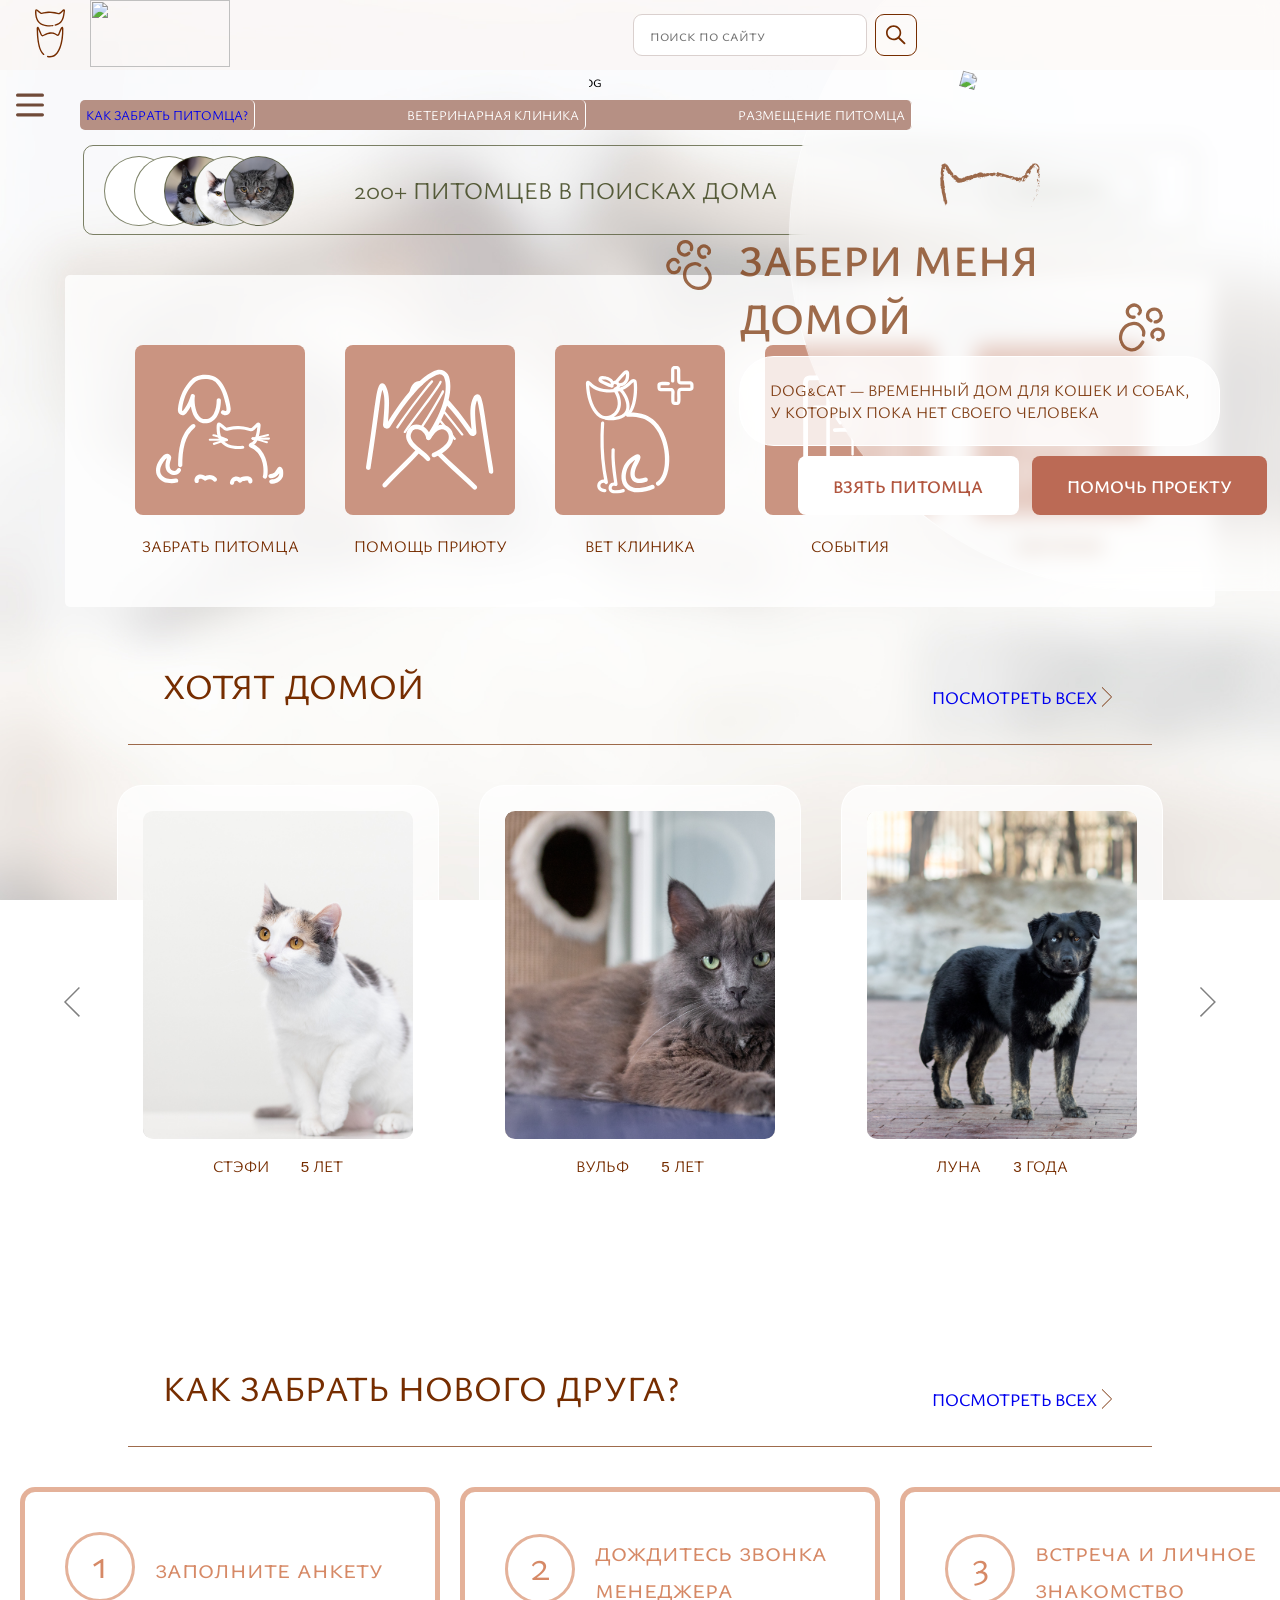
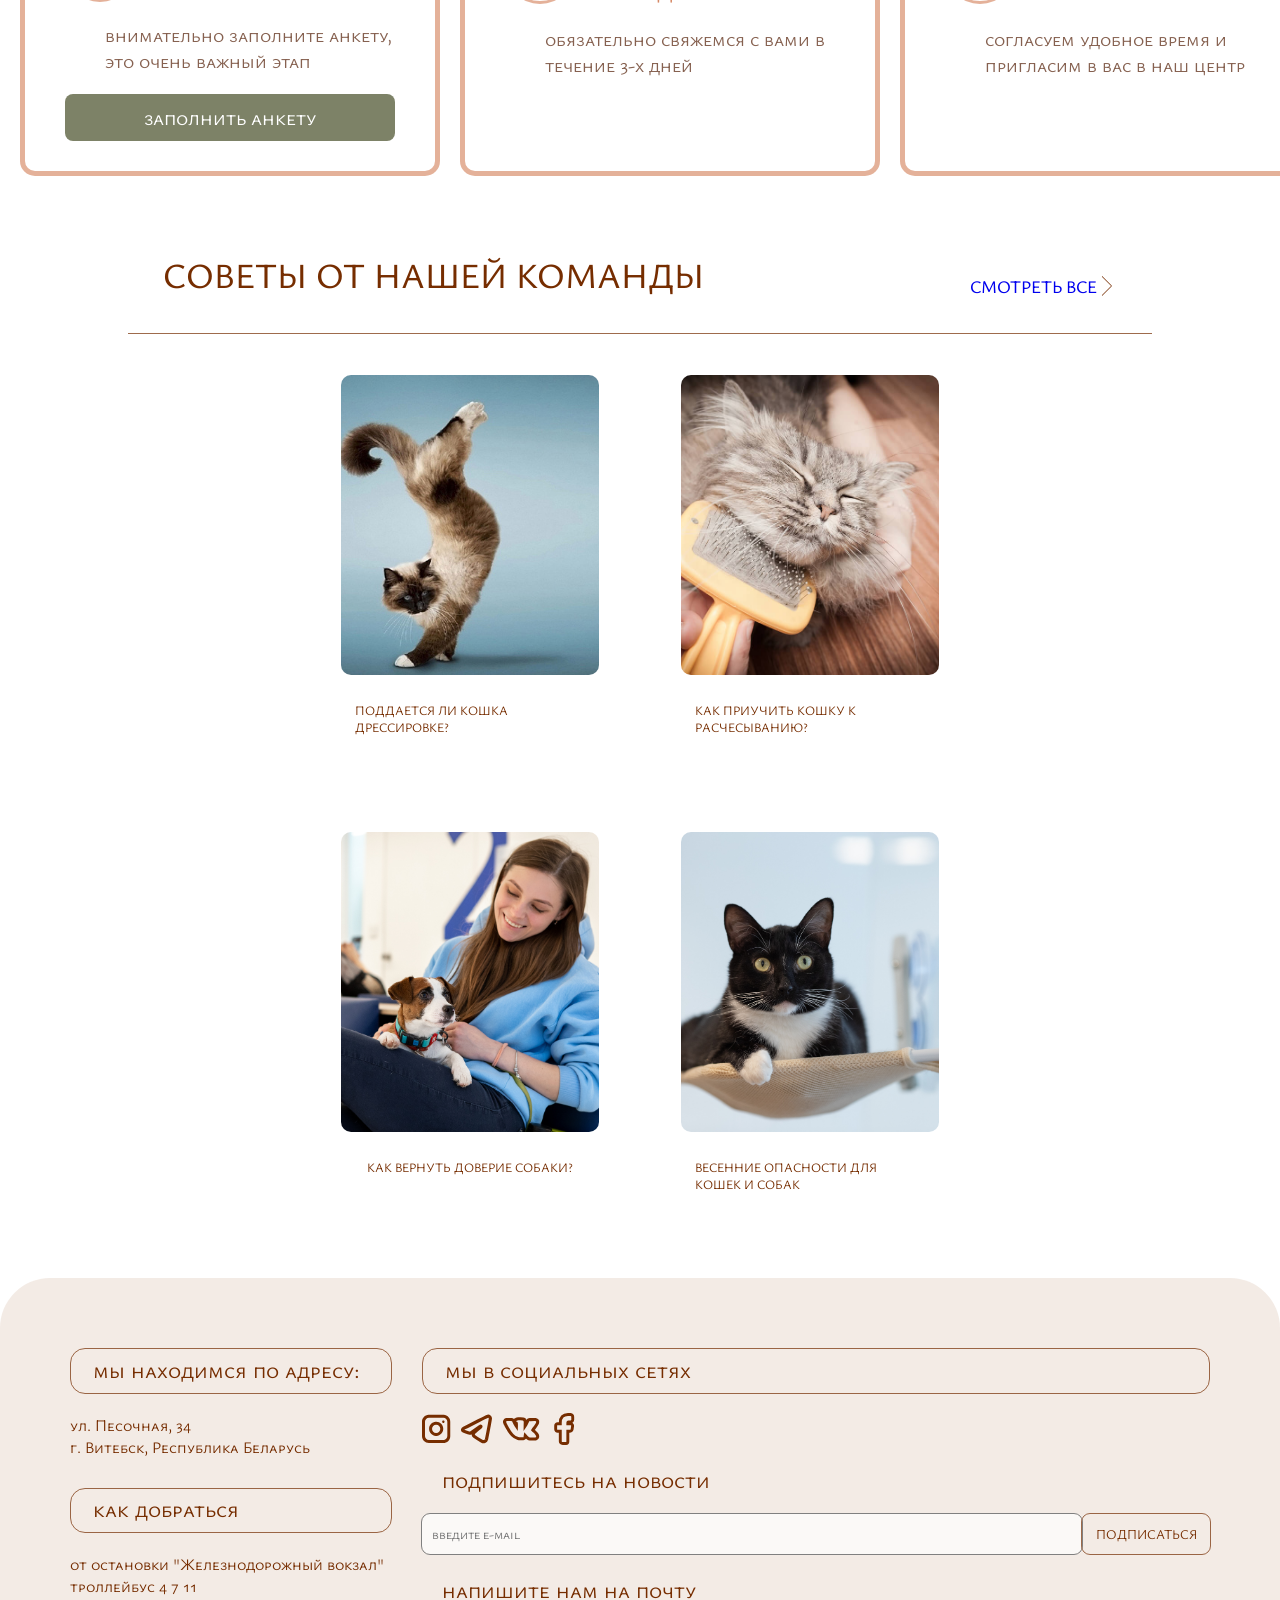
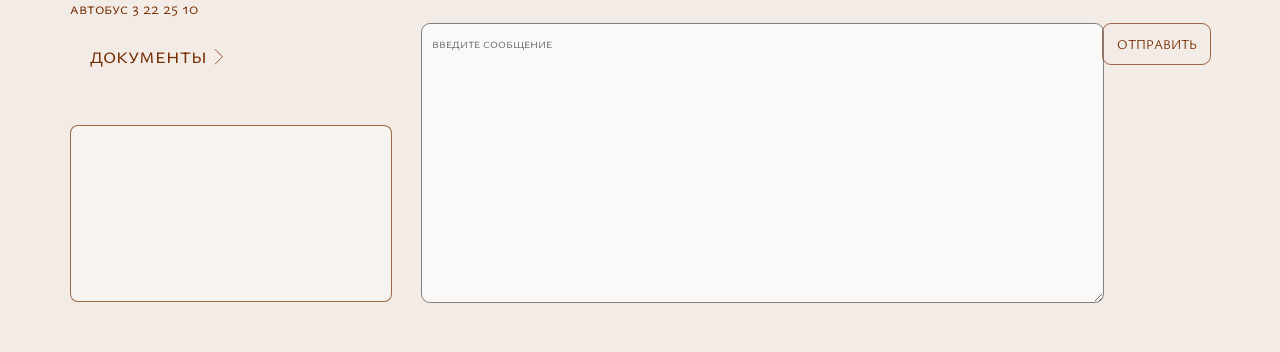
==== index.html @ 20b5bbcc "first" ====
<!DOCTYPE html>
<html lang="en">
<head>
    <meta charset="UTF-8">
    <meta name="viewport" content="width=device-width, initial-scale=1.0">

    <link rel="preconnect" href="https://fonts.googleapis.com">
    <link rel="preconnect" href="https://fonts.gstatic.com" crossorigin>
    <link href="https://fonts.googleapis.com/css2?family=Ysabeau+SC:wght@1..1000&display=swap" rel="stylesheet">
    
    <link rel="stylesheet" href="styles/animal_shelter_start_page_style.css">
    <link rel="stylesheet" href="styles/animal_shelter_header_footer_style.css">
    <link rel="stylesheet" href="styles/animal_shelter_menu_style.css">
    <link rel="stylesheet" href="styles/animal_shelter_buttons_style.css">
    <link rel="stylesheet" href="styles/animal_shelter_take_friend_chapter.css">
    <link rel="stylesheet" href="styles/start_page_decorative_logo_circle_style.css">
    <link rel="stylesheet" href="styles/start_page_pet_miniatures_style.css"> 
    <link rel="stylesheet" href="styles/start-page-illustration-block-style.css">
    <link rel="stylesheet" href="styles/chapter_title_style.css">
    <link rel="stylesheet" href="styles/pet-slider-style.css">
    <link rel="stylesheet" href="styles/animal_shelter_articles_start_page.css">
    
    <title>Cat&Dog</title>
</head>
<body>
    
    <div id="back"></div>
    <div class="wrapper" id="wrapper">
    <icon-sprite></icon-sprite>
    <custom-header id="start-page-header"></custom-header> 
    
    <illustration-sprite></illustration-sprite>
 
<!--<div class="left-buttons-block">
    <button id="home-button"><a href="animal_shelter_start_page.html"><img src="home1.svg"></a></button>
    <div id="menu">    
        <button id="menu-button"><img id="menu-img" src="menu.svg"></button>
        <ul id="left-menu">
            <li><a href="">о приюте</a></li>
            <li><a href="animal_shelter_all_pets.html">наши питомцы</a></li>
            <li><a href="">помощь приюту</a></li>
            <li><a href="">школа</a></li>
        </ul>  
    </div>
</div>-->
<!---------------------------------------------------------------------------logo-->

    <div id="main">
        <div class="circle">
            <div id="circle">
                <div id="circle-content">
                    <div id="find-friend-img"><img src="find_friend.svg"></div> 
                                                             
                    <div id="logo-text">забери <span> меня <div class="logo-image-paw-left"><custom-illustration class="image" name="cat-paw"></custom-illustration></div></span><br>
                        домой</div>
                    <div id="text-buttons-block">
                        <div id="cat-paw-block">
                        <div class="logo-image-cat"><custom-illustration class="image" name="logo-image-1"></custom-illustration></div>
                        <div class="logo-image-paw-right"><custom-illustration class="image" name="cat-paw"></custom-illustration></div>
                        </div>
                        <div class="main-text">
                            <div>dog&cat&nbsp;&mdash;&nbsp;временный&nbsp;дом для&nbsp;кошек и собак,
                                у которых пока нет своего человека
                            </div>                     
                        </div>
                        <div class="buttons-block" id="main-buttons-block">
                         <a class="main-buttons" href="animal_shelter_form_take_pet.html">взять&nbsp;питомца</a>
                            <a class="main-buttons">помочь&nbsp;проекту</a>
                        </div>
                    </div>

                </div>
            </div>
        </div>
        
    
<!---------------------------------------------------------------------------main photo-->

        <div class="top-block">
            <button class="slider-buttons buttons-main-image" id="left-button"><img src="slider-button2px.svg"></button>

        <picture id="main-background">
            <source srcset="images/cat_vertical.webp" media="(max-width: 700px)">
            <img src="images/dog_and_cat.jpg" alt="cat and dog">           
        </picture>            <!--фоновое изображение-->

        <button class="slider-buttons buttons-main-image" id="right-button"><img id="button-next" src="slider-button2px.svg"></button>
        </div>

<!---------------------------------------------------------------------------pet miniatures-->

<div class="pets-miniatures">    
    
        <div class="pet-miniature mini1"></div>
        <div class="pet-miniature mini2"></div>
        <div class="pet-miniature mini3"></div>
        <div class="pet-miniature mini4"></div>
        <div class="pet-miniature mini5"></div>
   
    <div class="pet-miniatures-caption">200+ питомцев в поисках дома</div>
    

<a id="see-all" href="animal_shelter_all_pets.html"><div>посмотреть</div><div><custom-icon name="arrow-right"></custom-icon></div></a>
</div>       

<!---------------------------------------------------------------------------hidden info-->
        <div class="illustrated-menu-block">

            <div id="hidden-info-block-container" id="take-pet-content">
                <div class="hidden-info-block">
                    <div class="info-block-hidden-content" id="hidden-content">
                        <div class="hidden-info-block-title" id="hidden-title"></div>
                        <div class="text" id="hidden-text"></div>
                    </div>

                    <div class="hidden-content" id="take-pet-content">
                        <div class="info-block-title" id="take-pet-title">забрать питомца</div>
                        <div class="text" id="take-pet-text">
                            взяв питомца из приюта, вы не только поможете нам дать место тем, кто еще находится на улице,
                            но и обретете верного и преданного друга                  
                        </div>
                    </div>

                    <div class="hidden-content" id="help-content">
                       <div class="info-block-title" id="help-title">помочь приюту</div>
                        <div class="text" id="help-text">
                            вы можете помочь нашим подопечным переводом средств на лечение, корма, игрушки, 
                             поучаствовать в отлове животных и передержкой до устройства в семью, а также информационно
                             - поделиться профилями наших питомцев в социальных сетях              
                        </div>
                    </div>                    
                    <div class="hidden-content" id="clinic-content">
                        <div class="info-block-title" id="clinic-title">ветеринарная клиника</div>
                        <div class="text" id="clinic-text">
                            Наш проект действует на базе ветеринарной клиники с опытными докторами,
                            куда вы можете записать своего питомца. Большая часть вырученных средств идет на нужды приюта
                        </div>                      
                   </div>
                    <div class="hidden-content" id="events-content">
                        <div class="info-block-title" id="events-title">события и мероприятия</div>
                        <div class="text" id="events-text">
                            У нас часто проходят благотворительные ярмарки, выставки, концерты и другие мероприятия,
                            где вы можете поучаствовать.                       
                        </div>
                   </div>
                   <div class="hidden-content" id="school-content">
                        <div class="info-block-title" id="school-title">обучение питомцев</div>
                        <div class="text" id="school-text">
                            У нас часто проходят благотворительные ярмарки, выставки, концерты и другие мероприятия,
                            где вы можете поучаствовать.
                        </div>
                  </div>
                    
        
<!---------------------------------------------------------------------------reference-->
                <div class="info-block-refs">
                    <div class="text-info-block-ref"><a id="hidden-ref" href="animal_shelter_all_pets.html"> посмотреть всех</a> </div>
                    <div class="arrow-info-block-ref"><custom-icon name="arrow-right"></custom-icon></div> 
                </div>  
                 </div>
                   </div>
              
<!----------------------------------------------------------------------------------------------------------------illustrated menu-->
        <div id="illustrated-menu">           

            <div class="illustration-container">
                <div class="picture-title-cont">
                    <div class="illustration" id="take-pet"><div class="illustration-image"><custom-illustration class="image" name="take-pet"></custom-illustration></div></div>                                
                    <div class="small-version-title hidden-small-version-text"></div>
                </div>
                <div class="illustration-caption">забрать питомца</div>                
                <div class="small-version-text hidden-small-version-text" id="take-pet-small-version"></div>
                <div class="small-version-ref hidden-small-version-text"></div>
            </div>
            <div class="illustration-container">
                <div class="picture-title-cont">
                    <div class="illustration" id="help"><div class="illustration-image"><custom-illustration class="image" name="shelter-help"></custom-illustration></div></div>
                    <div class="small-version-title hidden-small-version-text"></div>
                </div>
                <div class="illustration-caption">помощь приюту</div>                
                <div class="small-version-text hidden-small-version-text" id="help-small-version"></div>
                <div class="small-version-ref hidden-small-version-text"></div>                
            </div>
            <div class="illustration-container">
                <div class="picture-title-cont">
                    <div class="illustration" id="clinic"><div class="illustration-image"><custom-illustration class="image" name="clinic"></custom-illustration></div></div>                                   
                    <div class="small-version-title hidden-small-version-text"></div>
                </div>
                <div class="illustration-caption">вет клиника</div>                
                <div class="small-version-text hidden-small-version-text" id="clinic-small-version"></div>
                <div class="small-version-ref hidden-small-version-text"></div>
            </div>
            <div class="illustration-container">
                <div class="picture-title-cont">
                    <div class="illustration" id="events"><div class="illustration-image"><custom-illustration class="image" name="events"></custom-illustration></div></div>
                    <div class="small-version-title hidden-small-version-text"></div>
                </div>
                <div class="illustration-caption">события</div>                
                <div class="small-version-text hidden-small-version-text" id="events-small-version"></div>
                <div class="small-version-ref hidden-small-version-text"></div>
            </div>
            <div class="illustration-container">
                <div class="picture-title-cont">
                    <div class="illustration" id="school"><div class="illustration-image"><custom-illustration name="school" class="image"></custom-illustration></div></div>
                    <div class="small-version-title hidden-small-version-text"></div>
                </div>
                <div class="illustration-caption">обучение</div>              
                <div class="small-version-text hidden-small-version-text" id="school-small-version"></div>
                <div class="small-version-ref hidden-small-version-text"></div>
            </div> 
                     
        </div>
       
        </div>


        <div class="title">хотят домой  
            <div class="see-all-ref">
                <div class="text-see-all-ref"><a href="animal_shelter_all_pets.html"> посмотреть всех</a></div>
                <div id="arrow-see-all-ref"> <custom-icon name="arrow-right"></custom-icon></div> 
            </div>   
        </div>
        
         
<!-------------------------------------------------------------------------slider-->
<!--<custom-slider></custom-slider>-->
   <div class="pets-slider-container" id="main-page-slider">
        <button class="slider-buttons" id="slider-button-left"><div><custom-icon name="arrow-left"></custom-icon></div></button>
        <div id="pets-slider">
            <div class="pets-for-adoption" id="slider-content"> 
              
            </div>
        </div>
        <button class="slider-buttons" id="slider-button-right"><div><custom-icon name="arrow-right"></custom-icon></div></button>
    </div>

<!-------------------------------------------------------------------------/slider-->


    <div class="title" id="title-take-friend">как забрать нового друга?  
        <div class="see-all-ref">
            <div class="text-see-all-ref"><a href="animal_shelter_all_pets.html"> посмотреть всех</a></div>
            <div id="arrow-see-all-ref"> <custom-icon name="arrow-right"></custom-icon></div> 
        </div>   
    </div>

    <div id="take-friend">
        <div class="take-friend-stages">
            <div class="take-friend-title"><div class="stage-number">1</div><div>заполните анкету</div></div>
            <div class="take-friend-text">внимательно заполните анкету, это очень важный этап</div>
            <a href="animal_shelter_form_take_pet.html" id="fill-form-button">заполнить анкету</a>
        </div>
        <div class="take-friend-stages">
            <div class="take-friend-title"><div class="stage-number">2</div><div>дождитесь звонка менеджера</div></div>
            <div class="take-friend-text">обязательно свяжемся с вами в течение 3-х дней</div>
           
        </div>
        <div class="take-friend-stages">
            <div class="take-friend-title"><div class="stage-number">3</div><div>встреча и личное знакомство</div></div>
            <div class="take-friend-text">согласуем удобное время и пригласим в вас в наш центр</div>           
        </div>
    </div>

    <div class="title">советы от нашей команды  
        <div class="see-all-ref">
            <div class="text-see-all-ref"><a href="animal_shelter_all_pets.html"> смотреть все</a></div>
            <div id="arrow-see-all-ref"> <custom-icon name="arrow-right"></custom-icon></div> 
        </div>   
    </div>

<!-------------------------------------------------------------------------articles-->
    <div class="articles">
        <div>
        <a href="animal_shelter_article.html" class="article">
            <div class="article-photo">
                <img class="article-photo" src="images/dressirovka.jpg">  
            </div>
            <div class="article-caption"><div>поддается ли кошка дрессировке?</div></div>
        </a> 
        
        <a href="" class="article">
            <div class="article-photo">
                <img class="article-photo" src="images/grooming.jpg">  
            </div>
            <div class="article-caption"><div>как приучить кошку к расчесыванию?</div></div>
        </a> 
</div>
<div>
        <a href="" class="article">
            <div class="article-photo">
                <img class="article-photo" src="images/doverie.jpg">  
            </div>
            <div class="article-caption"><div>как вернуть доверие собаки?</div></div>
        </a> 

        <a href="" class="article">
            <div class="article-photo">
                <img class="article-photo" src="images/vesennie_opasnosti.jpg">  
            </div>
            <div class="article-caption"><div>весенние опасности для кошек и собак</div></div>
        </a>
        </div>
    </div>






    </div> <!--/main-->


<!--   <footer> 
        <div id="location-block">
            <div id="address">
                <div class="footer-title" >мы находимся по адресу:</div>
                <div>
                    <div>ул. Песочная, 34</div>
                    <div>г. Витебск, Республика Беларусь</div>
                </div> 
                <div id="transport-block">
                    <div class="footer-title">как добраться</div>
                    <div id="transport">
                        <div>от остановки "Железнодорожный вокзал"</div>
                        <div>троллейбус 4 7 11</div>
                        <div>автобус 3 22 25 10 </div>         
                    </div>       
                </div>
                <div class="footer-title-docs">
                    <a><div>документы</div><div class="arrow-footer"><custom-icon name="arrow-right"></custom-icon></div></a>    
                </div>
            </div> 

            <div id="location">
                <iframe id="location" src="https://www.google.com/maps/embed?pb=!1m18!1m12!1m3!1d1915.2333409539053!2d30.17281157711517!3d55.190106839416714!2m3!1f0!2f0!3f0!3m2!1i1024!2i768!4f13.1!3m3!1m2!1s0x46c573ea55ebd59f%3A0xc3d7acc7f27f2999!2zUGVzb2NobmF5YSAxLCDQktC40YLQtdCx0YHQuiwg0JLQuNGC0LXQsdGB0LrQsNGPINC-0LHQu9Cw0YHRgtGM!5e0!3m2!1sru!2sby!4v1774977851400!5m2!1sru!2sby" width="600" height="450" style="border:0;" allowfullscreen="" loading="lazy" referrerpolicy="no-referrer-when-downgrade"></iframe>
            </div>
        </div>
        <div id="social-documents-block">
            <div id="social">
                <div class="footer-title">мы в социальных сетях</div>
                <div id="social-icons">
                    <div class="social-icons" id="inst"><custom-icon name="inst"></custom-icon></div>
                    <div class="social-icons"><custom-icon name="telegram"></custom-icon></div>
                    <div class="social-icons" id="vk"><custom-icon name="vkontakte"></custom-icon></div>
                    <div class="social-icons" id="facebook"><custom-icon name="facebook"></custom-icon></div>
                </div>
                <form class="footer-mail-form">
                    <label class="footer-title">подпишитесь на новости</label>
                    <div class="mail-message">
                        <input id="subscribe-field" type="text" id="mail-field-footer" placeholder="введите e-mail">
                        <input class="header-buttons" id="footer-mail-button" type="submit" value="подписаться">
                    </div> 
                </form>     
                <form class="footer-mail-form" id="message-form">
                    <label class="footer-title">напишите нам на почту</label>
                    <div class="mail-message" id="text-message">
                        <textarea id="mail-text" type="text" id="mail-field-footer" placeholder="введите сообщение"></textarea>
                        <input class="header-buttons" id="footer-mail-button" type="submit" value="отправить">
                    </div> 
                </form>         
            </div>
        </div>
    </footer>-->
<custom-footer></custom-footer>
  <!--  </div>-->
    <script src="script/component/illustration_sprite.js"></script>
    <script src="script/component/illustration.js"></script>
    <script src="script/component/icon_sprite.js"></script>
    <script src="script/component/icon.js"></script>
    <script src="script/component/menu-component.js"></script>
    <script src="script/component/header_component.js"></script>
    <script src="script/component/footer_component.js"></script>   


    <script src="script/data/Pet.js"></script>
    <script src="script/data/data.js"></script>
    <script src="script/data/pets.js"></script>

    <script src="script/find_all_pets.js"></script>    
    <script src="script/slider_script_1.js"></script>
    <script src="script/get_id_name.js"></script>
    <script src="script/illustration_block_script.js"></script>   
    

    <script src="script/menu_script.js"></script>
    
    <script src="script/main_page_buttons_replace_script.js"></script>
    
</body>
</html>
---- styles/animal_shelter_start_page_style.css ----
*{
    box-sizing: border-box;
    
}

body {
    margin: 0;
}

custom-header#start-page-header header {
    position: absolute;
    z-index: 3;
}

div#menu{
    top: 23px;
}

div.top-block {   
    margin-top: 70px;
    position: relative;
    display: flex;
    align-items: end;
}

button.buttons-main-image {
    position: absolute;
}

button.buttons-main-image#left-button {
    left: -42px;
}

button.buttons-main-image#right-button {
    right: -42px;
}

#main {
    display: flex;
    flex-direction: column;
    align-items: center;       
}

/*-----------------------------------------------------------------main*/

#main-background {
    max-width: 1572px;
    aspect-ratio: 2.5/1;
    overflow: hidden;     
}

#main-background img{     
      width: 100%;     
}

input.main-buttons {
    box-sizing: border-box;
    padding: 1em 2em 1em 2em;
    margin: 0 5px 0 20px;    
    border: solid 1px rgb(118, 45, 0, 0.5);
    border: none;
    border-radius: 8px;   
    background-color: rgb(255, 255, 255);
    color: rgb(118, 45, 0);
    font-size: 120%;
    text-transform: uppercase;
    height: auto;    
}

input.main-buttons:hover {
    
    outline: solid 4px rgb(206, 128, 80);
    outline: none;   
    background-color: rgb(185, 119, 93);
    color: rgb(255, 255, 255);
   
}




/*-----------------------------------------------------media*/

@media all and (max-width: 1700px) {
      
    #main-background img{ 
        width: 105%;
        transform: translateX(-50px);   
    }

    button.buttons-main-image#left-button {
        left: 0px;
        z-index: 1;
    }

    button.buttons-main-image#right-button {
        right: 0px;
    }

}


@media all and (max-width: 1500px) {

    #main-background {    
    aspect-ratio: 2.3/1;
    }
        
    #main-background img{  
        width: 110%;
        transform: translate(-90px, 20px);
    }

}



@media all and (max-width: 1300px) {


    #main-background img{  
        width: 110%;
        transform: translate(-90px, 0px);
    }

    
    #main-background { 
        background-size: 120%;
        background-position: -150px 40px;
    }
 

    button.buttons-main-image#left-button, button.buttons-main-image#right-button {
        display: none;
    }

}


@media all and (max-width: 1000px) {/*-------------------------------------------*/

    div.top-block {
        width: 100%;
        margin-top: 50px;
    }

    #main-background {
        aspect-ratio: 1.8/1;
       
    }

    #main-background img {
        width: 100%;
        transform: translateY(140px);
    }

    header.sub-header {
        display: none;
    }
           
}


@media all and (max-width: 700px) {
   

    picture#main-background {        
        width: 100%;        
        display: block;              
       aspect-ratio: 300/300;            
    }

    #main-background img {
       width: 100%;
       height: auto;
       object-fit: cover;
       object-position:0 -270px;
       display: block; 
       transform: translate(0, 0);        
    }
    
}


@media all and (max-width: 600px) {

    picture#main-background {
        aspect-ratio: 300/350;            
    }

    #main-background img {       
       object-position:0 -240px;         
    }
    
}


@media all and (max-width: 550px) {


    picture#main-background {
       aspect-ratio: 300/370;            
    }

    #main-background img {       
       object-position:0 -120px;         
    }

}


@media all and (max-width: 450px) {
   

    picture#main-background {       
        aspect-ratio: 300/380;            
    }

    #main-background img {       
       object-position:0 -100px;         
    }

}


@media all and (max-width: 400px) {
   

    picture#main-background {       
        aspect-ratio: 300/380;            
    }

    #main-background img {       
       object-position:0 -80px;         
    }

}


@media all and (max-width: 380px) {

   
    picture#main-background {       
        aspect-ratio: 300/420;            
    }

    #main-background img {       
       object-position:0 -30px;         
    }

}
---- styles/animal_shelter_header_footer_style.css ----
*{    
    font-family: "Ysabeau SC", sans-serif;
    box-sizing: border-box;
}


body {    
    margin: 0;
}

a {
    text-decoration: none;   
}

::selection {
  background-color: lightgray; 
  color:white;     
}

a:visited {
    color: inherit;   
}


#back {
    width: 100%;
    background-image: url('../images/back.jpg');
    background-repeat: no-repeat;
    background-size: 100%;
    height: 100vh;
    position: fixed;
    z-index: -1;    
}

select, input[type="text"], textarea { 
    appearance: none; 
    padding: 0.5em;
    border: none;
    outline: solid 1px gray;
    color: gray;
    border-radius: 10px;
    
   
  }

  select {     
    background-image: url('../arrow.svg');
    background-repeat: no-repeat;
    background-position: right 1rem center;
    background-size: 1em;
    
   
  }
 

select:focus, input[type="text"]:focus {
    cursor: pointer;
    outline-color: gray;  
}

/*------------------------------------------------------------header*/

button, input[type="submit"], input[type="button"] {
    cursor: pointer;
}

header {
    background-color: rgb(251, 236, 226, 0.2);
    height: 70px;
    width: 100%;
    position: static;   
    display: flex;
    justify-content: start;
}


header.sub-header {
    height: 30px;
    width: 65%;
    position: absolute;
    top: 100px;
    left: 80px;
    background-color:  rgb(182, 144, 132);
     /*background-color:  rgb(69, 83, 35);*/
    border-radius: 5px;
    z-index: 3;
}

div.logo {   
    width: 140px;
    aspect-ratio: 53/17;
}

div.sign custom-illustration {
    color: #762D00;   

}

div.logo-sign-block {
    justify-self: center;
    display: flex; 
    align-self: start;
    justify-content: center;
    gap: 20px; 
    margin-left: 30px;  
}

div.sign {
    padding: 5px;   
    width: 40px;
    aspect-ratio: 30/50;
}

div.logo img{
    width: 100%;
    height: 100%;
}


div.header-fields {   
    display: flex;
    align-items: center;
    margin-left: 300px;   

}

header form {
    display: flex;
    gap: 10px;
    align-items: center;    
}

button.sub-header-buttons {
    border: none;
    border-right: solid 1px white;
    border-radius: 5px;
    background: none;
    text-transform: uppercase;
    color: white;
}

input.header-buttons {
    background: none;
    text-transform: uppercase;
    display: flex;
    height: 40px;
    padding: 0 1em 0 1em;   
    border: none;
    outline: solid 1px  rgb(118, 45, 0, 0.7);
    border-radius: 8px;    
    color: rgb(118, 45, 0);
}

input.header-buttons:hover, button#main-search-button:hover {    
    outline: none;
    background-color: rgba(202, 153, 140, 0.8);
    border-radius: 8px;    
    color: rgb(255, 255, 255);
}

span.form-caption {
    text-transform: uppercase;
    color: rgb(118, 45, 0);
    margin-right: 20px;
}

input[type="text"].search {
    font-size: 100%;
    height: 2.5em;
    padding: 1em;
    margin-left: 30px;
   
    border: none;
    outline: solid 1px  rgba(209, 198, 195, 0.8);
    border-radius: 8px;
}

button#main-search-button {
    flex: 40px 0 0;
    height: 40px;
    padding: 0;
    background: none;
    border: none;
    outline: solid 1px rgb(118, 45, 0);
    border-radius: 8px;
    color: #762D00;   
}


button#main-search-button div {
    width: 20px;
    height: 20px;
    margin-left: 10px;
}


/*------------------------------------------------------------footer--*/


footer {
    height: auto;
    background-color: rgba(233, 217, 206, 0.527);
    display: flex;
    justify-content: start;
    gap: 30px;
    color: #762D00;
    padding: 70px;
    padding-top: 70px;
    padding-bottom: 50px;
    border-top-left-radius: 50px;
    border-top-right-radius: 50px;    
}


div#location-block {
    display: flex;   
    flex: auto 1 0;
    gap: 30px;
}

div#address {    
    flex: auto 1 0;
}

div#location {
    width: auto;
    height: auto;
    border: solid 1px rgb(118, 45, 0, 0.7);
    background-color: rgba(255, 255, 255, 0.411);
    border-radius: 8px;      
    overflow: hidden;
    padding: 10px;   
}

iframe#location {
     width: 100%;
    height: 100%;
    border-radius: 4px;
    
}

div#title {
    font-family: Arial, Helvetica, sans-serif;
    width: 80%;
    font-size: 200%;
    padding: 1em;
    color: #762D00;
    text-transform: uppercase;   
    border-bottom: solid 1px rgb(118, 45, 0, 0.7);
    border-radius: 0;    
    margin: 20px;
    background-color: rgb(255, 255, 255, 0);
}

div.footer-title {
    font-size: 140%;
    border: solid 1px rgb(118, 45, 0, 0.7);
    border-radius: 15px;
    padding: 0.2em 1em 0.4em 1em;
    margin-bottom: 20px;  
}

div#transport-block{
    margin-top: 30px;
}

div#transport{

}

div#transport-title{
    display: flex;
    font-size: 140%;
    border: solid 1px white;
    border-radius: none;
    padding: 0.2em;
    margin-bottom: 20px;
}


div#social-documents-block {
    display: flex;
    width: 100%;
    justify-content: space-between;
}

div#social{
    flex: auto 1 1;
    display: flex;
    flex-direction: column;
    justify-content: space-between;
}

div#social-icons{
    height: 30px;
    display: flex;
    align-items: center;
    gap: 10px;
}

div.social-icons{
    width: 2em;
    height: 2.5em;   
}

div.social-icons#vk{
    width: 2.3em;
    height: 2em;   
}

div.social-icons#inst{
    width: 1.8em;
    height: 1.89em;   
}

div.social-icons#facebook{
    width: 1.8em;
    height: 2em;   
}

div.arrow-footer {
    width: 0.7em;
    height: 0.7em;
    display: inline-block;
}

label.footer-title {
    margin: 20px;
    font-size: 140%;
    align-self: start;
}

div.footer-title-docs  {    
    margin: 20px 3px 20px 20px;
    font-size: 140%;   
}


div.footer-title-docs a {
   display: flex;
   align-items: center;
}

div.footer-title-docs a div:first-child {  
   padding:0 4px 6px 0;

}

input#mail-field-footer {
display: block;
}

form.footer-mail-form {
    display: flex;
    flex-direction: column;    
}

form#message-form {
    flex: auto 1 1;    
}

div.mail-message {
    display: flex;
    justify-content: space-between;
}

div#text-message {
    flex: auto;
}

input#subscribe-field {
    flex: auto;
    border: solid 1px  rgba(255, 255, 255, 1);
    border: none;
    background-color: rgba(255, 255, 255, 0.7);
    border-radius: 8px;
    padding: 10px;
    color: lightgray;
}

textarea#mail-text {
    width: 100%;
    height: 100%;   
    border: solid 1px  rgba(255, 255, 255, 1);
    border: none;
    background-color: rgba(255, 255, 255, 0.7);
    border-radius: 8px;
    padding: 10px;  
    color: lightgray;
    resize: vertical;
}

textarea#mail-text:focus {   
    outline: solid 1px  rgb(104, 104, 104);
    color: black;
}

input#footer-mail-button {
    background: none;
    text-transform: uppercase;
    display: flex;
    height: 40px;
    padding: 0 1em 0 1em;   
    border: none;
    outline: solid 1px  rgb(118, 45, 0, 0.7);
    border-radius: 8px;    
    color: rgb(118, 45, 0);
}




@media all and (max-width: 1700px) {
    div.header-fields {       

}

}

@media all and (max-width: 1600px) {
    div.header-fields { 
       margin-left: 30px;
       margin-right: 30px;

}
   header {
    justify-content: space-between;
   }

}


@media all and (max-width: 1500px) {

    div#social-documents-block {
        flex-direction: column;   
    }

}

@media all and (max-width: 1300px) {

    form#subscribe {
        display: none;
    }

}



@media all and (max-width: 1400px) {

    #back {
       background-size: 120%;
    }

    div#location-block {
    flex-direction: column;
   }

}


@media all and (max-width: 1200px) {
    #back {
       background-size: 140%;
    }
}


@media all and (max-width: 1000px) {  /*----------------------------1000*/


    header {
        height: 50px;
    }

    #back {
       background-size: 160%;
    }

    div.logo-sign-block {
        gap: 5px;
        margin-left: 20px;       
        border-radius: 20px;
        
    }

    div.logo {
       width: 75px;
       aspect-ratio: 12/5;
        
    }
    
    div.sign {    
    width: 25px;
   
}
    
}

@media all and (max-width: 700px) {

   input.search {
    width: auto;
   }
    
}


@media all and (max-width: 800px) {
    footer {   
        flex-direction: column;   
    }
}


@media all and (max-width: 800px) {
    #back {
       background-size: 300%;
    }
}


@media all and (max-width: 550px) {

    div.mail-message {
        flex-direction: column;
        gap: 20px;
    }
        
    div.header-fields{
       margin-left:10px ;
       margin-right: 10px;
    }

    input.search {
        margin: 0;
        width:100%;
    }
}

@media all and (max-width: 470px) {
    
    div.logo-sign-block {
        display: none;        
    }

    input[type="text"].search {
   
    margin-left: 0;
   
}


}

@media all and (max-width: 350px) {
     
    div#title {        
        width: 80%;
        font-size: 100%;
        padding: 1em;        
        margin: 20px;
       
    }

    footer {
    
    gap: 30px;
   
    padding: 20px;
    padding-top: 30px;
    padding-bottom: 30px;
    border-top-left-radius: 30px;
    border-top-right-radius: 30px;
}

div.footer-title {
    font-size: 100%;
    
}

label.footer-title {
    
    font-size: 100%;
   
}

div.footer-title-docs {
    margin: 20px 3px 20px 20px;
    font-size: 100%;
}

}
---- styles/animal_shelter_menu_style.css ----
button#menu-button.is-active #menu-img {
    display: none;
}

button#menu-button.is-active #close-img {
    display: block;
}


div.left-buttons-block {
    position: absolute;    
    top: 80px;
    left: 10px;
    z-index: 3;
}

div.left-buttons-block button {   
  position: relative;
  border: solid 1px black;
   margin-bottom: 10px;
   display: flex;
   align-items: center;
   justify-content: center;
   background: none;
   border: none;
   width: 40px;
   height: 40px;
   
}


div#close-img {
    display: none;
}



div.left-buttons-block button div {
    position: static;
    width: 30px;
    height: 30px;
    top: 0;
    left: 0;
    right: 0;
    bottom: 0;
    color: rgb(112, 74, 56);
}

div.left-buttons-block button div#close-img {
    width: 25px;
    height: 25px;
     
}


div.left-menu-button button:hover {
    cursor: pointer;

}

div#menu {
    position: absolute;
  top: 5px;
}

div#menu-list {
    position: relative;
}

ul#left-menu {    
    list-style-type: none;
    visibility: hidden;
    width: 250px;
    opacity: 0;
    color: rgb(118, 45, 0);
    background-color: rgb(255, 255, 255, 1);
    padding: 30px;
    margin-top: 0;
    border-radius: 10px;
    position: absolute;
    top: 20px;    
    z-index: 3;
    transform: translateY(-10px);
    transition: all 0.1s ease; 
}

ul#left-menu.is-open {   
    visibility: visible;
    opacity: 1;    
    transform: translateY(0);    
}

ul#left-menu li {
   
    padding: 10px;
    border: solid 1px  rgb(118, 45, 0, 0);
}



ul#left-menu li:not(:first-child) {
   
   border-top: solid 1px  rgb(118, 45, 0, 0.5);;
    
}

ul#left-menu li:last-child {
    border-top: solid 1px  rgb(118, 45, 0, 0.5);
     border-bottom: solid 1px  rgb(118, 45, 0, 0.5);
   
}

ul#left-menu li:hover {
   cursor: pointer;
    border: solid 1px  rgba(118, 45, 0, 0.2);
    
    border-radius: 5px;
   transform: scale(1.1);
   transition: 0.1s;
    
}

ul#left-menu li:hover + li{
  
   border-top: solid 1px  rgb(118, 45, 0, 0);
    
    
}


    


ul#left-menu li a {
    text-decoration: none;    
}

ul#left-menu li a:visited {
    color: inherit;    
}

@media all and (max-width:1000px) {
    div.left-buttons-block {
    position: static;
    top: 10px;
    left: -20px;
        
    }

div#menu {
  position: static;
}
ul#left-menu {
    position: absolute;
  right: 0;
  top: 0;
}

button#menu-button {
    margin: 0;
}

left-menu {
    position: static;
    flex-shrink: 0;
    display: flex;
    align-items: center;
}



}
---- styles/animal_shelter_buttons_style.css ----
button#see-all {
    background: none;
    text-transform: uppercase;
    display: flex;   
    padding: 1em;
    margin-right: 100px;
    border: solid;
    border-width: 1px;
    border-color:rgba(70, 77, 39, 0.9);
    color:rgba(70, 77, 39);
}


button#see-all:hover {
    border: none;
    color: white;
    background-color: rgba(70, 77, 39, 0.877);
    transition: 0.1s;
}

button.slider-buttons {
    text-align: center;   
    padding: 10px;
    border: none;
    background-color: rgba(255, 255, 255, 0.5);         
}

img#button-next {
    transform: rotateY(180deg);
}


button.slider-buttons {
    text-align: center;   
    padding: 10px;
    border: none;
    border-radius: 5px;
    background-color: rgba(255, 255, 255, 0.5);        
}

button.slider-buttons div {   
    width: 30px;
    height: 30px;
    color: gray;         
}

img#button-next {
    transform: rotateY(180deg);
}
---- styles/animal_shelter_take_friend_chapter.css ----
div#take-friend {
    display: flex;
    padding: 20px;
    background-color: rgba(255, 255, 255, 0.5);
    border-radius: 20px;
    gap: 20px;
    
}

div.take-friend-stages {
    flex: 420px 1 0;
    display: flex;
    flex-direction: column;
    gap: 20px;
    padding: 40px 40px 40px 40px;
    background-color: rgba(255, 255, 255, 0.8);
    border: solid 5px rgba(207, 116, 74, 0.562);
    border-radius: 15px;
}

div.take-friend-stages:first-child {
    padding: 40px 40px 30px 40px;
}


div.take-friend-title {
    display: flex;
    font-size: 170%;
    color:rgba(207, 116, 74, 0.849);
    align-items: center;
    gap: 20px;
}

div.stage-number {
    flex: 70px 0 0;
    height: 70px;
    border: solid 3px rgba(207, 116, 74, 0.562);
    border-radius: 35px;
    text-align: center;
    font-size: 150%;
}

a#fill-form-button {
    border: solid 1px rgba(70, 77, 39, 0.7);
    background-color:rgba(70, 77, 39, 0.7) ;
    color: white;
    border: none;
    border-radius: 8px;
    padding: 0.5em;
    padding-top: 0.4em;
    font-size: 130%;
    text-align: center;
}

a#fill-form-button:hover {
   
    background-color:rgba(70, 77, 39, 0.425) ;
    color: white;
    border: none;
    transition: 0.2s;    
}

div.take-friend-text {
    font-size: 120%;
    color:  rgba(104, 58, 36, 0.801);
    padding-left: 40px;
}

@media all and (max-width:1200px) {
    div#take-friend {
    flex-wrap: wrap;    
}

}

@media all and (max-width:500px) {
    div.take-friend-stages {
    flex: auto 1 1;    
    padding: 40px 40px 40px 40px;
   
}

div.take-friend-title {    
    font-size: 150%;   
}

div.stage-number {
    flex: 50px 0 0;
    height: 50px;
    border: solid 3px rgba(207, 116, 74, 0.562);
    border-radius: 25px;
    text-align: center;
    font-size: 130%;
}


}


@media all and (max-width:400px) {

    div.take-friend-stages {
        flex: auto 1 1;    
        padding: 30px 30px 30px 30px;   
    }

    div.take-friend-title {
        font-size: 130%;   
    }

    div.stage-number {
        flex: 40px 0 0;
        height: 40px;
        border: solid 3px rgba(207, 116, 74, 0.562);
        border-radius: 20px;
        text-align: center;
        font-size: 110%;
    }

    div.take-friend-text {
        font-size: 110%;   
        padding-left: 40px;
    }

}
---- styles/start_page_decorative_logo_circle_style.css ----
div.circle {
    width: 100%;   
    position: absolute;
    z-index: 2;
    right: 0;
    top: 0;     
    display: flex;
    justify-content: end;
    transition: 0.7s;
    overflow: hidden;
     pointer-events: none;
}


div#circle {
    width: 700px;
    height: 700px;
    background-color: rgb(255, 255, 255, 0.5);
    top: -90px;
    right: -40px;
    position: relative;    
    z-index: 3;
    border-top-left-radius: 350px;
    border-bottom-left-radius: 350px;
    backdrop-filter: blur(10px);
    box-shadow: 0 0 1px 1px rgba(255, 255, 255, 0.7);
    transition: 0.7s;     
}

div#circle-content {
    position: absolute;    
    z-index: 3;
    top: 320px;
    right: 70px;
    transition: 0.7s;  
}

#find-friend-img {      /*надпись "помогаем найти друга"*/
    position: absolute;
    top: -120px;
    right: 30px;
    transform: rotate(15deg);
    width: 350px;
    height: 554/105;
}

div#cat-paw-block {
    display: flex;
}

div.logo-image-cat {
    position: absolute;
    right: 300px;
    top: -60px;
    width: 100px;
    height: 50px;
}

div.logo-image-paw-left {
    position: absolute;
    left: -100px;
    top: 10px;
    width: 100px;
    height: 50px;
}

div.logo-image-paw-right {
   position: absolute;
    right: 150px;
    top: 100px;
    width: 100px;
    aspect-ratio: 100/50;
    transform: rotate(70deg);    
}

div.logo-image-paw custom-illustration {   
    color: #762D00;
}

div.logo-image-cat custom-illustration {
    color: rgb(118, 45, 0, 0.7);
}

div#logo-text{
    position: relative;
    right: -60px;
    top: 10px;
    color: rgb(118, 45, 0, 0.7);
    font-size: 350%;
    text-transform: uppercase;   
    font-weight: 600;
    
}

div#logo-text span {
    white-space: nowrap;
}

div.main-text {
    position: relative;
    right: 0px;
    color: rgb(118, 45, 0, 0.9);   
    font-size: 120%;    
    text-transform: uppercase;
    margin-top: 20px;
    white-space: pre-line;
    background-color: rgba(255, 255, 255, 0.8);
    border: solid 1px white;
    border-radius: 35px;
    padding: 0 30px 0 30px;   
}

div.buttons-block {  
    position: absolute;
    right: 50px;
    display: flex;
    flex-direction: row;
    margin: 10px 10px 0 0;    
}

a.main-buttons {
    pointer-events: auto;
}


a.main-buttons {
    display: inline-block;
    box-sizing: border-box;
    padding: 1em 2em 1em 2em;
    margin: 0 5px 0 20px;    
    border: solid 1px rgb(118, 45, 0, 0.5);
    border: none;
    border-radius: 8px;   
    background-color: rgb(255, 255, 255);
    color: rgba(177, 86, 63, 1);
    font-size: 120%;
    font-weight: 600;
    text-transform: uppercase;
    height: auto;
    transition: 0.1s;    
}

a.main-buttons:first-child {
    
    outline: solid 4px rgb(190, 75, 21);
    border: none;
    outline: none;   
    text-transform: uppercase;
    height: auto;    
}

a.main-buttons:last-child {
    
    border: solid 1px rgb(118, 45, 0, 0.5);
    border: none;   
    background-color: rgb(187, 106, 85);
    color: rgb(255, 255, 255);   
    text-transform: uppercase;
    height: auto;    
}

a.main-buttons:hover {
    cursor: pointer;    
    outline: solid 4px rgb(206, 128, 80);
    outline: none;   
    background-color: rgba(202, 153, 140, 1);
    color: rgb(255, 255, 255);   
}



/*-----------------------------------------------------media*/

@media all and (max-width: 1700px) {
  

    div#circle {   
        transform: translateX(20px);
    }


    div#circle-content {   
        top: 320px;
        right: 70px;    
    }

    div#logo-text{   
        font-size: 350%;   
    }

    div.main-text {   
        font-size: 120%; 
       
    }

    div.buttons-block {
        right: 50px;                
        margin: 10px 10px 0 0; 
    }

    button.buttons-main-image#left-button {
        left: 0px;
        z-index: 1;
    }

    button.buttons-main-image#right-button {
        right: 0px;
    }

}

@media all and (max-width: 1600px) {
   
    div#circle { 
        transform: translateX(100px);
    }

    div#circle-content {   
        right: 130px;   
    }

    div#logo-text {
        font-size: 300%;
        right: 100px;   
    }

    div.logo-image-paw-left {    
        right: 350px;
        top: 10px;
        width: 100px;
        height: 50px;
    }

    div.main-text {   
        font-size: 110%;
        right: 100px;   
    }

    div.buttons-block {
        right: 40px;                
   
    }
    
}


@media all and (max-width: 1500px) {
  

    div#circle {      
        transform: translateX(110px);
    }
        
    a.main-buttons {   
        padding: 1em 2em 1em 2em;
        margin: 0 3px 0 10px;
        font-size: 115%;    
    }

}


@media all and (max-width: 1400px) {

    div#circle {   
        transform: translate(140px, -20px);
    }

    div#logo-text {  
        font-size: 280%;     
    }

    div.main-text {   
        font-size: 110%;
    }
   
    a.main-buttons {   
        padding: 1em 2em 1em 2em;
        margin: 0 3px 0 10px;
        font-size: 110%;    
    }

    #find-friend-img {      
        top: -110px;
        right: 50px;
        transform: rotate(15deg);
        width: 320px;
        aspect-ratio: 554/105;
    }

}

@media all and (max-width: 1370px) {

    div#circle {   
        transform: translate(140px, -30px);
    }

    
}


@media all and (max-width: 1300px) {
    

    div#circle-content {   
        top: 330px;
        right: 170px;        
    }
    
    div#circle {    
       transform: translate(170px, -20px);    
    }
 
    div#logo-text { 
        font-size: 270%;     
    }

    div.main-text {       
        font-size: 100%;
    }

    input.main-buttons {   
        padding: 1em 2em 1em 2em;
        margin: 0 3px 0 10px;
        font-size: 100%;    
    }
     

    #find-friend-img {      
        top: -110px;
        right: 50px;
        transform: rotate(15deg);
        width: 320px;
        aspect-ratio: 554/105;
    }


    div.logo-image-cat {       
        right: 280px;
        top: -60px;
        width: 100px;
        height: 50px;
    }


    div.logo-image-paw-left {    
        right: 320px;
        top: 10px;
        width: 100px;
        height: 50px;
    }

    div.logo-image-paw-right {    
        right: 130px;
        top: 80px;
        width: 100px;
        aspect-ratio: 100/50;
        transform: rotate(70deg);
        
    }

}



@media all and (max-width: 1200px) {
  
    div#circle {        
        width: 670px;
        height: 670px;
        border-top-left-radius: 335px;
        border-bottom-left-radius: 335px;
       
    }
        
    a.main-buttons {   
        padding: 1em 2em 1em 2em;
        margin: 0 3px 0 10px;
        font-size: 90%;    
    }


    div#logo-text {       
        font-size: 250%;     
    }

    div.main-text {        
        font-size: 90%;
    }

    div.logo-image-paw-left {    
        right: 290px;
        top: 10px;
        width: 100px;
        height: 50px;
    }

}

@media all and (max-width: 1100px) {

     div#circle {    
       transform: translate(170px, -50px);    
    }

    div#circle-content {   
        top: 350px;
        right: 170px;        
    }

    #find-friend-img {      
       
        width: 280px;
       
    }
  
   
}


@media all and (max-width: 1000px) {/*-------------------------------------------*/

   
    div#circle-content {
        position:static; 
        display: flex;
        flex-direction: row;   
    }

    div.circle {
        top: 50px;
        overflow: visible;  
    }

    div#circle {
        position: static;    
        transform: translate(0);
        width: 100%;
        height: auto;
        /*display: flex;*/
        flex-direction: row;
        padding-bottom: 20px;   
        border-top-left-radius: 0px;
        border-bottom-left-radius: 0px;
        transition: 0.7s;
        background-color: rgb(255, 255, 255, 0.8);          
    }

    div#text-buttons-block {
        display: flex;
        flex-direction: column;
        justify-content: space-between;
    }

    div#logo-text {    
        position: static;
        flex: 300px 0 1;
        font-size: 300%;
        padding: 20px;
        padding-right: 0;   
        margin-left: 20px;    
    }

    div.main-text {
        position: static;
        font-size: 130%;
        padding: 0px 20px 0 20px;    
    }

    #find-friend-img {   
        top: 15px;
        right: 30px;
        transform: rotate(10deg);
        width: 310px;
        height: 554/105;
    }


    #cat-paw-block {
       position: relative;
       top: 20px;
    }

    div.logo-image-cat {
        position: static;        
        width: 100px;
        height: 50px;
    }

    div.logo-image-paw-left {
        position: static;
        display: inline-block;        
        width: 100px;
        height: 50px;   
    }

    div.logo-image-paw-right {
        position: relative;   
        right: 0px;
        top: 15px;
        width: 100px;
        aspect-ratio: 100/50;
        transform: rotate(70deg);    
    }

    div.buttons-block {
        position: static;        
        margin: 0px 10px 0 10px;        
    }

    div.buttons-block input {
       margin: 0 3px 0 3px;      
    }
  
        
}


@media all and (max-width: 900px) { 

    div.main-text {  
        
        font-size: 110%;        
        transition: 0.2s;
    }
   
    div.buttons-block {
        margin-top: 0;       
    }
 
}


@media all and (max-width: 870px) {
 
    div.main-text {
        margin-top: 20px;
        font-size: 110%;
    }

    #find-friend-img {
        opacity: 0;
        transition: 0.1s;
    }

    div.buttons-block {
        margin-top: 0;       
    }

}



@media all and (max-width: 850px) {
   
    div.main-text {
        margin-top: 20px;
        font-size: 110%;
    }

    #find-friend-img {
        opacity: 0;
        transition: 0.1s;
    }

    div.buttons-block {
        margin-top: 0;       
    }

}



@media all and (max-width: 830px) { 
    
    div#logo-text {  
        flex: 270px 0 1;
        font-size: 270%;
        padding: 20px;
        padding-right: 0;   
        margin-left: 20px;    
    }
        
        
    div.main-text {
        margin-top: 20px;
        font-size: 100%;
    }


    div.logo-image-cat {            
        right: 380px;
        top: 0px;
        width: 100px;
        height: 50px;
    }


    div.logo-image-paw-left {    
        right: 605px;
        top: 90px;
        width: 40px;
        height: 50px;
        margin-left: 20px;   
    }

    div.logo-image-paw-right {    
        right: 0px;
        top: 15px;
        width: 40px;
        aspect-ratio: 100/50;
        margin-left: 20px;
        transform: rotate(70deg);    
    }

    div.buttons-block input{
        font-size: 80%;    
    }

}


@media all and (max-width: 700px) {

    div.main-text {  
        font-size: 100%;
        margin: 10px;
        padding: 0 0 0 20px;
    }
    div.buttons-block {
        justify-content: space-between;         
    }

    div.buttons-block a{        
        flex: auto;    
    }
       
}


@media all and (max-width: 550px) {

        div#logo-text {    
        flex: 270px 0 1;
        font-size: 230%;
        padding: 20px;
        padding-right: 0;   
        margin-left: 15px;    
    }

    div.main-text {  
        font-size: 80%;
        padding-right: 10px;
    }
  
}


@media all and (max-width: 500px) {

     div#logo-text {    
      
        font-size: 210%;
        padding: 15px;
        padding-right: 0;   
        margin-left: 15px;    
    }
      

    div.main-text {  
        font-size: 80%;
        padding-right: 10px;
    }
  
}



@media all and (max-width: 450px) {

    div#logo-text {    
        display: none;   
    }

    div.logo-image-cat {            
        display: none;
    }
    
    div.logo-image-paw-right {    
        display: none;  
    }

    div.main-text {  
        font-size: 80%;
        margin-top: 0;
        margin-right: 0;        
    }

    div.buttons-block {
        flex-direction: column;
        gap: 10px;    
    }
 
}


@media all and (max-width: 400px) {

    div#logo-text {    
        display: none;   
    }

    div.main-text {  
        font-size: 90%;        
    }

    div.buttons-block {
        flex-direction: column;    
    }

    div.logo-image-cat {            
        right: 380px;
        top: 0px;
        width: 100px;
        height: 50px;
    }

    div.logo-image-paw-left {    
        right: 605px;
        top: 90px;
        width: 40px;
        height: 50px;
        margin-left: 20px;   
    }

    div.logo-image-paw-right {    
        right: 0px;
        top: 15px;
        width: 40px;
        aspect-ratio: 100/50;
        margin-left: 20px;
        transform: rotate(70deg);    
    }

    div.buttons-block a {
        font-size: 80%;    
    }
  
}


@media all and (max-width: 300px) {

    div#logo-text {    
        display: none;   
    }

    div.main-text {  
        font-size: 70%;        
    }
   
    div.buttons-block a{
        font-size: 70%;    
    }

}
---- styles/start_page_pet_miniatures_style.css ----
/*---------------------------------------pets-miniatures*/

div.pets-miniatures {
    display: flex;
    border: solid 1px rgba(70, 77, 39, 0.7);
    border-radius: 10px;
    height: 90px;
    width: 87%;
    margin-top: 30px;    
    flex-grow: 1;
    align-items: center;
    justify-content: space-between;
    position: relative;
}


div.pets-miniatures:hover div.pet-miniature.mini2 {
    transform: translate(30px);
    transition: 0.1s;
}

div.pets-miniatures:hover div.pet-miniature.mini3 {
    transform: translate(60px);
    transition: 0.1s;
}

div.pets-miniatures:hover div.pet-miniature.mini4 {
    transform: translate(90px);
    transition: 0.1s;
}

div.pets-miniatures:hover div.pet-miniature.mini5 {
    transform: translate(120px);
    transition: 0.1s;
}

div.pets-miniatures:hover div.pet-miniatures-caption {
    margin-left: 350px;
    transition: 0.1s;
}


div.pet-miniatures-cont {
    display: flex;   
}

div.pet-miniature {
    height: 70px;
    width: 70px;
    border: solid 1px rgba(70, 77, 39, 0.7);
    border-radius: 35px;
    position: absolute;
    top: 10px;
    left: 20px;
    background-color: white;
}

div.pet-miniature.mini1 {
    background-image: url('../images/Muha/2.jpg');
    background-size: 150%;
    background-position: -20px;    
}

div.pet-miniature.mini2 {
    background-image: url('../images/Vulf/2.jpg');
    background-size: 150%;
    background-position: -20px;    
    left: 50px;    
}

div.pet-miniature.mini3 {
    background-image: url('../images/Gloria/3.jpg');
    background-size: 150%;
    background-position: -20px;    
    left: 80px;    
}

div.pet-miniature.mini4 {
    background-image: url('../images/Krash/2.jpg');
    background-size: 150%;
    background-position: -20px;    
    left: 110px;    
}

div.pet-miniature.mini5 {
    background-image: url('../images/Agnesha/1.jpg');
    background-size: 150%;
    background-position: -20px;    
    left: 140px;    
}

div.pet-miniatures-caption {
    text-transform: uppercase;
    font-size: 180%;
    color:  rgba(70, 77, 39, 0.9);
    margin-left: 270px;
}

a#see-all {
    background: none;
    text-transform: uppercase;
    display: flex;   
    padding: 1em;
    margin-right: 100px;
    border: solid;
    align-items: center;
    gap: 5px;
    border-width: 1px;
    border-radius: 8px;
    border-color:rgba(70, 77, 39, 0.9);
    color:rgba(70, 77, 39);
}


a#see-all div:last-child {
   height: 1em;
   width: 1em;
}

a#see-all:hover {
    border: none;
    color: white;
    background-color: rgba(70, 77, 39, 0.877);
    transition: 0.1s;
}


div#title {
    font-family: Arial, Helvetica, sans-serif;
    width: 80%;
    font-size: 200%;
    padding: 1em;
    color: #762D00;
    text-transform: uppercase;   
    border-bottom: solid 1px rgb(118, 45, 0, 0.7);
    border-radius: none;    
    margin: 20px;
    background-color: rgb(255, 255, 255, 0);
    display: flex;
    justify-content: space-between;
}

div.see-all-ref {
    font-size: 50%;
    display: flex;
    align-items: center;
    align-items: self-end;
    align-self: end;  
}


div.see-all-ref div#arrow-see-all-ref {
    width: 20px;
    height: 20px;
    display: inline-block;  
}


div.see-all-ref div#arrow-see-all-ref custom-icon{    
    color: #762D00;    
}



/*-----------------------------------------------------media*/


@media all and (max-width: 1300px) {


    div.pet-miniatures-caption {
        font-size: 150%;
    }

    a#see-all {    
        margin-right: 50px;
        padding: 0.8em 1em 0.8em 1em;   
    }
  
    a#see-all div {
        font-size: 90%;    
    }

    a#see-all div:last-child {
        height: 1em;
        width: 1em;
    }

}

@media all and (max-width: 1200px) {
   
    div.pet-miniatures-caption {
        font-size: 130%;
        margin-left: 230px;
    }

}

@media all and (max-width: 1100px) {
   

    div.pet-miniatures-caption {
        font-size: 120%;
    }

    a#see-all {   
        margin-right: 30px;
    }

    a#see-all div {
        font-size: 90%;    
    }

    a#see-all div:last-child {
        height: 1em;
        width: 1em;
    }
  
}


@media all and (max-width: 1050px) {

    
    div.pet-miniatures-caption {
        font-size: 100%;
    }

    a#see-all {   
        margin-right: 30px;
    }

    a#see-all div {
        font-size: 90%;    
    }
      
}

@media all and (max-width: 1000px) {/*-------------------------------------------*/


    div.pet-miniatures-caption {
        display: none;
    }

    div.pets-miniatures {   
        justify-content: end;
   
    }

    a#see-all {    
        margin-right: 40px;   
    }
        
}


@media all and (max-width: 900px) { 
 
    a#see-all {    
        margin-right: 40px;   
    }

}


@media all and (max-width: 800px) {
      
    div.pet-miniatures-caption {
        display: none;
    }

}


@media all and (max-width: 650px) {

     a#see-all {    
        border: none;
        margin-right: 20px;   
    }

    a#see-all div:first-child {    
        display: none;   
    }

    a#see-all div:last-child {    
       height: 1.5em;
       width: 1.5em;   
    }

}


@media all and (max-width: 380px) {

    a#see-all {    
        border: none;
        margin-right: 5px;   
    }
    
}
---- styles/start-page-illustration-block-style.css ----
div.hidden-info-block-title {
    font-size: 200%;
}

div#hidden-info-block-container {
    visibility: hidden;
    opacity: 0;
    position: absolute;    
    border-radius: 5px;
    top: 0;
    bottom: 0;
    left: 0;
    right: 0;  
    padding: 40px;
    display: flex;
    text-transform: uppercase;    
    color: #762D00;    
    padding-right: 12em;      
}

div.info-block-hidden-content {
    display: flex;
    flex-direction: column;
    align-items: center;
    gap: 40px;
}

div.info-block-refs {
    font-size: 100%;
    display: flex;
    align-self: flex-end;
    gap: 5px;
    align-items: center;    
}

div.text-info-block-ref {    
   border-bottom:solid 1px rgba(118, 45, 0, 0);
  transition: 0.2s;

}

div.text-info-block-ref:hover {
   border-bottom:solid 1px rgba(118, 45, 0, 0.5);   
}


div.info-block-refs a {
    text-decoration: none;
    

}



div.info-block-refs a:visited {
    color: #762D00;    
}

div.arrow-info-block-ref {
    width: 1em;
    height: 1em;

}


div#hidden-info-block-container.visible {
    visibility: visible;
    opacity: 1; 
    transition: 0.3s;
}


div.hidden-info-block {
    display: flex;
    flex-direction: column;
    justify-content: center;
    align-items: center;
    flex-grow: 1;
    gap: 40px;
    margin-left: 22em;
}

div.hidden-content {
    display:none;
}

div.text {
    text-align: center;
    line-height: 180%;   
}

div#hidden-info-block-container input {
    align-self: flex-end;   
}

div.illustrated-menu-block {
    display: flex;
    background-color: rgb(255, 255, 255, 0.8);    
    flex-direction: column;
    align-items: center;
    padding: 40px;    
    border-radius: 5px;
    position: relative;
    margin-top: 40px;
    /*flex: auto 0 1;*/
}

div#illustrated-menu {    
    width: auto;
    display: flex; 
    justify-content: center;   
    padding: 40px;
    border-radius: 5px;
    transition: justify-content 0.3s;
}

div.illustration-container {
    opacity: 1;
    display: flex;
    flex-direction: column;
    justify-content: center;     
    transition: 0.2s;
    
}

div.illustration-container.animated {    
    animation: illustration-anim-1 0.2s;
    pointer-events: none;
}

div.illustration-container.animated1 {
    
    animation: illustration-anim-2 0.2s;
}



div.illustration-container.hidden1 { /*!!!!!!!!!!!!!!!!!!!!!!!!!!!*/
    opacity: 0;
   transition: 
    transform 0.6s cubic-bezier(0.4, 0, 0.2, 1), 
    opacity 0.2s ease 0s, 
    scale 0.2s ease 0s;
    transition-delay: 0.3s;
    
    pointer-events: none;
}

div.illustration-container.hidden2 { /*!!!!!!!!!!!!!!!!!!!!!!!!!!!*/
    display: none;
    
}





div#illustrated-menu.active { /*!!!!!!!!!!!!!!!!!!!!!!!!!!!*/
    justify-content: flex-start;
  
   
}

@keyframes illustration-anim-1 {
    from  {
        opacity: 1;
    }
    50% {

         opacity: 0;   
        }
        to {
            opacity: 1;
        }
}

@keyframes illustration-anim-2 {
    from  {
        opacity: 0;
    }
    30% {

         opacity: 0;   
        }

        60% {

         opacity: 0.3;   
        }


        to {
            opacity: 1;
        }
}


div.illustration {
    display: flex;
    justify-content: center;
    align-items: center;
    width: 200px;
    height: 200px;
    border-radius: 8px;
    margin: 20px;
    background-color: #CA9481;
}

div.illustration-image {
    display: flex;
    justify-content: center;
    width: 75%;
    height: 75%;
     
    
}

custom-illustration {
    color: rgb(255, 255, 255);
}

custom-illustration.illustration-cheked {
    color: rgb(118, 45, 0);
}


div.illustration:hover {
    cursor: pointer;
    background-color: rgb(229, 202, 192);
    box-shadow: 1px 1px 10px 2px rgba(229, 202, 192, 0.5);
    transform: scale(1.05);
    transition: 0.2s;
}

div.illustration.cheked2 {
    
   background: none;  
   /*border: solid 1px rgb(136, 61, 31);
   /*box-shadow: 0px 0px 1px 1px rgba(118, 45, 0, 0.7);*/
    transition: 0.2s;
}


div.illustration-caption {
    opacity: 1;
    text-transform: uppercase;
    text-align: center;
    color: #762D00;
}

div.illustration-caption.hidden-caption {
    opacity: 0;
}

.small-version-text {
    color: #762D00;
    margin: 20px;
    margin-top: 0;
    text-align: center;   
}

.hidden-small-version-text {
    display: none;
}

div.picture-title-cont {
    display: flex;
    align-items: center;
    align-self: start;
}


div.small-version-ref {
    align-self: end;
    margin: 30px;
    margin-right: 50px;
    font-size: 120%;
    color: #762D00;
}

div.small-version-title {
    font-size: 120%;
    color: #762D00;
    margin-left: 50px;
    text-transform: uppercase;
    font-weight: 500;
}


@media all and (max-width:1400px) {

    div.illustration {    
        width: 170px;
        height: 170px;
        transition: 0.3s;
    }

    div.illustration-image {
        display: flex;
        justify-content: center;
    
    }

    div.illustrated-menu-block {    
        padding: 20px;    
        transition: 0.2s;
    }

    div#illustrated-menu { 
        padding: 30px;
        transition: 0.2s;   
    }


    div.info-block-title {
        font-size: 165%;
    }

    div#hidden-info-block-container {    
        padding: 40px;   
        padding-right: 10em;  
    }


div#hidden-info-block-container.visible {
   
}


    div.hidden-info-block {
        display: flex;
        flex-direction: column;
        justify-content: center;
        align-items: center;
        flex-grow: 1;
        gap: 30px;
        margin-left: 20em;
    }

    div#text {
        text-align: center;
        font-size: 95%;
        line-height: 180%;   
    }

    div#hidden-info-block-container input {
        align-self: flex-end;   
    }

    }


@media all and (max-width:1200px) {

    div.illustration {    
        width: 150px;
        height: 150px;
        transition: 0.3s;
    }

    div.illustrated-menu-block {
        padding: 10px;    
        transition: 0.2s;
    }

    div#illustrated-menu {
        padding: 10px;
        transition: 0.2s;   
    }

    div#hidden-info-block-container {    
        padding-bottom: 40px;   
        padding-right: 5em;  
    }

    div#hidden-info-block-container.visible {    
        padding-bottom: 40px;   
        padding-right: 5em;  
    }

    div.hidden-info-block {
        gap: 15px;       
        margin-left: 15em;
    }

    div.hidden-info-block-title {
        font-size: 130%;
    }

    div.text {
        text-align: center;        
        font-size: 90%;  
    }

    div.info-block-hidden-content {        
        gap: 15px;
    }

    

}


@media all and (max-width:1100px) {

    div.illustration {    
        width: 140px;
        height: 140px;
        margin: 10px;
    }

    div.illustrated-menu-block {    
        padding: 10px;
    }

    div#illustrated-menu {
        padding: 10px;
    }

    div.illustration-caption {
        font-size: 80%;
    }

    div#hidden-info-block-container.visible {    
        padding-bottom: 40px;   
        padding-right: 5em;  
    }


    div.hidden-info-block {
        gap: 15px;       
        margin-left: 10em;
    }

    div.hidden-info-block-title {
        font-size: 130%;
    }

    div.text {
        text-align: center;        
        font-size: 80%;  
    }

    div.info-block-hidden-content {        
        gap: 15px;
    }

    div.info-block-refs {
        font-size: 90%;        
    }

}

@media all and (max-width:1000px) {

    div.illustration {        
        width: 130px;
        height: 130px;            
    }


    div#hidden-info-block-container.visible {    
        padding-bottom: 40px;   
        padding-right: 5em;  
    }


    div.hidden-info-block {
        gap: 10px;       
        margin-left: 10em;
    }

    div.hidden-info-block-title {
        font-size: 100%;
    }

    div.text {
        text-align: center;        
        font-size: 70%;  
    }

    div.info-block-hidden-content {        
        gap: 10px;
    }

    div.info-block-refs {
        font-size: 80%;        
    }



}

@media all and (max-width:900px) {

    div.illustration {    
        width: 110px;
        height: 110px;        
    }

    div.illustration-caption {
        font-size: 70%;
    }

    div.info-block-refs {
        font-size: 70%;        
    }

}

@media all and (max-width:700px) {

    div#hidden-info-block-container {
    display: none;  
}

div.illustration {
    box-sizing: border-box;   
    height: 130px;
    margin: 0;
    margin-left: 30px;
    pointer-events: none;
    background: none;  
    transition: 0.3s;
}
   
div.illustrated-menu-block {   
    width: 100%;
    box-sizing: border-box;
}


div#illustrated-menu{   
    box-sizing: border-box;
    flex-direction: column;
    width: 100%;
    padding: 30px;
    transition: 0.2s;
   
}

 div.illustration-container {
    box-sizing: border-box;
    width: 100%;
    background-color: #CA9481;
    flex-direction: row;
    align-items: center;
    justify-content: start;
    border-radius: 8px;
    transition: 0.1s;
    margin-bottom: 20px;    
}


div.illustration-container:hover {
    cursor: pointer;
    background-color: rgb(229, 202, 192);
    box-shadow: 1px 1px 10px 2px rgba(229, 202, 192, 0.5);
    transform: scale(1.01);
    transition: 0.2s;
}

div.illustration-container.checked-small {    
    background-color: rgb(255, 255, 255);
    height: auto;
    flex-direction: column;    
}

div.illustration-caption {
    color: white;
    font-size: 100%;
   
}

}

@media all and (max-width:500px) {
    div#hidden-info-block-container {
        display: none;
    }


}


@media all and (max-width:470px) {

   div.small-version-title {
    font-size: 115%;
    margin-left: 10px;
  
   
  
}

div.illustration-container {      
      
       gap: 30px;        
    }
}

@media all and (max-width:420px) {

   div.illustration-container {      
       font-size: 80%;
       gap: 10px;        
    }
}




@media all and (max-width:390px) {

   div.illustration-container {
       font-size: 80%;
    }

    div.illustration-image {
        display: flex;
        justify-content: center;
        width: 70%;
        height: 70%;
}

    div.illustration {
        box-sizing: border-box;
        height: 110px;
        margin: 0;
        margin-left: 10px;
        pointer-events: none;
        background: none;
        transition: 0.3s;
    }


}

@media all and (max-width:360px) {

   div.illustration-container {
       font-size: 70%;
    }

    div.illustration-image {
        display: flex;
        justify-content: center;
        width: 60%;
        height: 60%;
}

    div.illustration {
        box-sizing: border-box;
        height: 100px;
        margin: 0;
        margin-left: 0;
        pointer-events: none;
        background: none;
        transition: 0.3s;
    }
   
a#see-all {
       
    }

}

@media all and (max-width:340px) {

    div.illustration-container {
       gap: 0;
    }

    


    div#illustrated-menu {
        padding: 10px;
    }


    div.pets-miniatures {
        height: 80px;
        flex: auto;
        margin: 30px 10px 0 10px;
    }


}


@media all and (max-width: 290px) {

    div.small-version-title {
        font-size: 100%;
        margin-left: 10px;
    }

            div.illustration {
      
        height: 90px;
      
    }

        div.illustration-image {
        
        width: 50%;
       
    }

    div.illustration-caption {
     flex: auto 1 1;
        font-size: 80%;
    }

        a#see-all div:last-child {
        height: 1em;
        width: 1em;
    }

}




@media all and (max-width:270px) {

    div.picture-title-cont {
   flex-direction: column;
   align-self: center;
   
}

div.illustration-container {
        flex-direction: column;
    }


        div.illustration-caption {
        margin-bottom: 20px;
    }

        div.small-version-title {
        align-self: center;
        font-size: 90%;
    }

        div.illustration-image {
        width: 40%;
    }
}
---- styles/chapter_title_style.css ----
div.title {
    /*font-family: Arial, Helvetica, sans-serif;*/
font-weight: 500;
    width: 80%;
    font-size: 220%;
    padding: 1em;
    color: #762D00;
    text-transform: uppercase;   
    border-bottom: solid 1px rgb(118, 45, 0, 0.7);       
    margin: 20px;
    background-color: rgb(255, 255, 255, 0);
    display: flex;
    justify-content: space-between;
}

div.see-all-ref {
    font-size: 50%;
    display: flex;
    align-items: center;    
    align-self: end;  
}

div.see-all-ref a {
    text-decoration: none;     
}

div.see-all-ref a:visited {
    color: inherit;     
}


div.see-all-ref div#arrow-see-all-ref {
    width: 20px;
    height: 20px;
    display: inline-block;  
}


div.see-all-ref div#arrow-see-all-ref custom-icon{    
    color: #762D00;    
}


@media all and (max-width: 1700px) {
      
   

}


@media all and (max-width: 1500px) {

   

}



@media all and (max-width: 1300px) {



}


@media all and (max-width: 1000px) {/*-------------------------------------------*/

    
           
}


@media all and (max-width: 700px) {

    div.title {
        font-size: 150%;    
    }

    
}


@media all and (max-width: 600px) {

   
    
}


@media all and (max-width: 500px) {
 div.title {
        font-size: 100%;    
    }
div.see-all-ref div:first-child {
    display: none;
}
  

}


@media all and (max-width: 450px) {
   

    

}


@media all and (max-width: 400px) {
   


}


@media all and (max-width: 380px) {

  

}
---- styles/pet-slider-style.css ----
div.pets-slider-container {
    display: flex;
    align-items: center;
    margin-bottom: 70px;
}

div#pets-slider{
    overflow: hidden;
    width: 1488px;
      
}

div.pets-for-adoption {
    display: flex;
    
    transition: 0.1s ease-in-out
    

}

a.pet {
    background-color: rgb(255, 255, 255, 0.7);
    border: solid 1px rgb(255, 255, 255, 0.9);
    margin: 20px;
    padding: 25px;
    border-radius: 25px;
    flex: auto 0 0;
   
}

a.pet:hover {
    cursor: pointer;
    box-shadow: 1px 1px 10px 2px rgba(173, 173, 173, 0.4);
    transform: scale(1.03);
    transition: 0.1s;
}


div.pet-photo {
    position: relative;
    width: 280px;
    aspect-ratio: 280/340;  
    border-radius: 10px;
    overflow: hidden;
    background-position: center;
    background-size: 180%;
    background-repeat: no-repeat;
}



div.pet-photo:hover img {
    opacity: 0;
    transition: 0.1s;
}


img.pet-photo {
    position: absolute;
    left: -30%;
    width: auto;
    height: 100%;

}



a.pet div.pet-caption {
    font-family: Arial, Helvetica, sans-serif;
    display: flex;
    justify-content: center;
    font-size: 100%;
    padding: 1em;
    color: #762D00;
    text-transform: uppercase;    
}



div.pet-caption>div {
    padding: 0 1em 0 1em;
}


div.pet-caption div:last-child  {
    
   position: relative;
  
}

div.pet-caption div div.age-number {
    font-family: Arial, Helvetica, sans-serif;
    display: inline-block;   
    font-size: 95%;
      
}









@media all and (max-width: 1700px) {

    div.pet-photo {    
    width: 260px;   
    aspect-ratio: 3/3.64;    
    transition: 0.3s;
}
div#pets-slider{   
    width: 1408px;        
}
}


@media all and (max-width: 1520px) {
    
    div.pet-photo {    
    width: 220px;    
    aspect-ratio: 280/340;    
    transition: 0.3s;
}

div#pets-slider {   
    width: 1248px;        
}

}

@media all and (max-width: 1450px) {
    div.pet-photo {
    
   width: 270px;
    
    aspect-ratio: 280/340;
    
    transition: 0.3s;
}

div#pets-slider {   
    width: 1086px;        
}
}

@media all and (max-width: 1200px) {
    div.pet-photo {
    
   width: 250px;
    
    aspect-ratio: 280/340;
    
    transition: 0.3s;
}

div#pets-slider {   
    width: 1026px;        
}

}

@media all and (max-width: 1150px) {
    div.pet-photo {
    
   width: 220px;
    
    aspect-ratio: 280/340;    
   
}
div#pets-slider {   
    width: 936px;        
}


}

@media all and (max-width: 1080px) {
    div.pet-photo {
    
   width: 280px;
    
    aspect-ratio: 280/340;    
   
}
div#pets-slider {   
    width: 744px;        
}

}

@media all and (max-width: 870px) {
    div.pet-photo {
    
   width: 320px;
    
  
   
}
div#pets-slider {   
    width: 412px;        
}

}

@media all and (max-width: 550px) {
    div.pet-photo {
    
   width: 300px;
    
  
   
}
div#pets-slider {   
    width: 390px;        
}

}




@media all and (max-width: 510px) {



button.slider-buttons{
    
   
}





div.pet-photo {    
    width: 270px;  
    transition: 0.3s;
}

div#pets-slider {   
    width: 360px; 
        
}



}


@media all and (max-width: 450px) {

div.pets-slider-container {
    position: relative;
    width: 100%;

}

button.slider-buttons{
    position: absolute;
   
}

button.slider-buttons div{
   
    width: 20px;
    height: 20px;
}

#slider-button-left {
    bottom: 0;
}

#slider-button-right {
    right: 0;
    bottom: 0;
}

div.pet-photo {    
    width: 100%;  
    transition: 0.3s;
}

div#pets-slider {
    width: 100%;
   
}

a.pet {
   
    margin: 0;
 width: 100%;
   
}

}
---- styles/animal_shelter_articles_start_page.css ----
div.articles {    
    flex: 400px 0 1;
    display: flex;    
    justify-content: center;
    gap: 40px;
    margin-bottom: 50px;
    flex-wrap: wrap;

}

div.articles>div {    
    display: flex;
    gap: 40px;
    flex-wrap: nowrap;

}


a.article {    
    display: inline-block;
   width: 300px;
    aspect-ratio:300/417 ;
    box-sizing: border-box;
    background-color: rgb(255, 255, 255, 0.3);
    border: solid 1px rgb(255, 255, 255, 1);    
    margin-bottom: 0;
    padding: 20px;
    border-radius: 25px;   
}

a.article:hover {
    cursor: pointer;
    box-shadow: 1px 1px 10px 2px rgba(173, 173, 173, 0.4);
}


div.article-photo {
    position: relative;
    width: 100%;
    aspect-ratio: 258 / 300;
    border-radius: 10px;
    overflow: hidden;
}

img.article-photo {
    position: absolute;
    right: -30%;
    width: auto;
    height: 100%;
}

div.article-caption {
    font-family: Arial, Helvetica, sans-serif;
    display: flex;
    justify-content: center;
    background-color: rgb(255, 255, 255, 0.3);
    border: solid 1px rgb(255, 255, 255, 1);
    border-radius: 15px;   
    font-size: 80%;
    padding: 1em;
    margin-top: 1em;
    color: #762D00;
    text-transform: uppercase;
    
}

div.articleS-caption div {
    padding: 0 1em 0 1em;
}


@media all and (max-width: 750px) {

    a.article {     
       /* flex: 300px 0 0; */   
    }


    div.articles>div {    
    
    justify-content: center;
    flex-wrap: wrap;

}

}

@media all and (max-width: 400px) {

    a.article {     
        flex: auto 1 1;
        width: 100%;    
    }


    div.articles>div {
        justify-content: center;
        flex-wrap: wrap;
    }

}
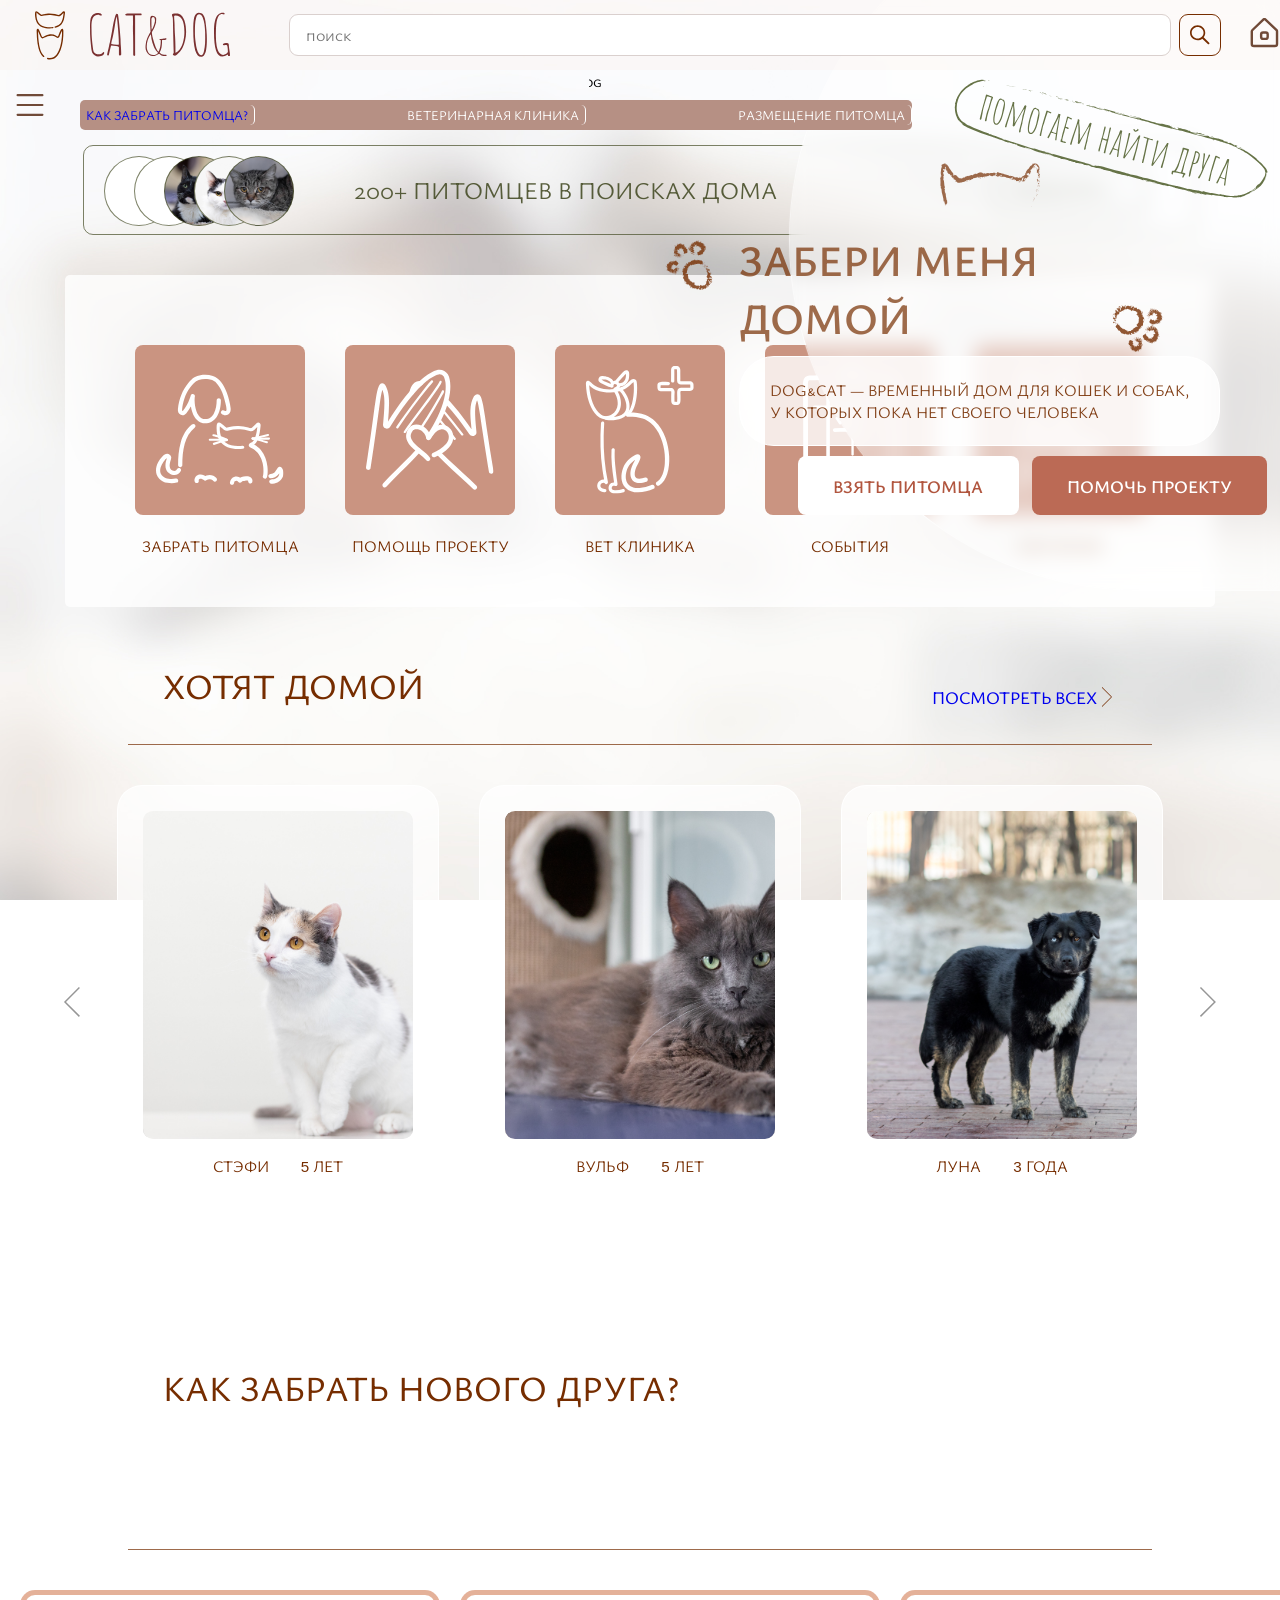
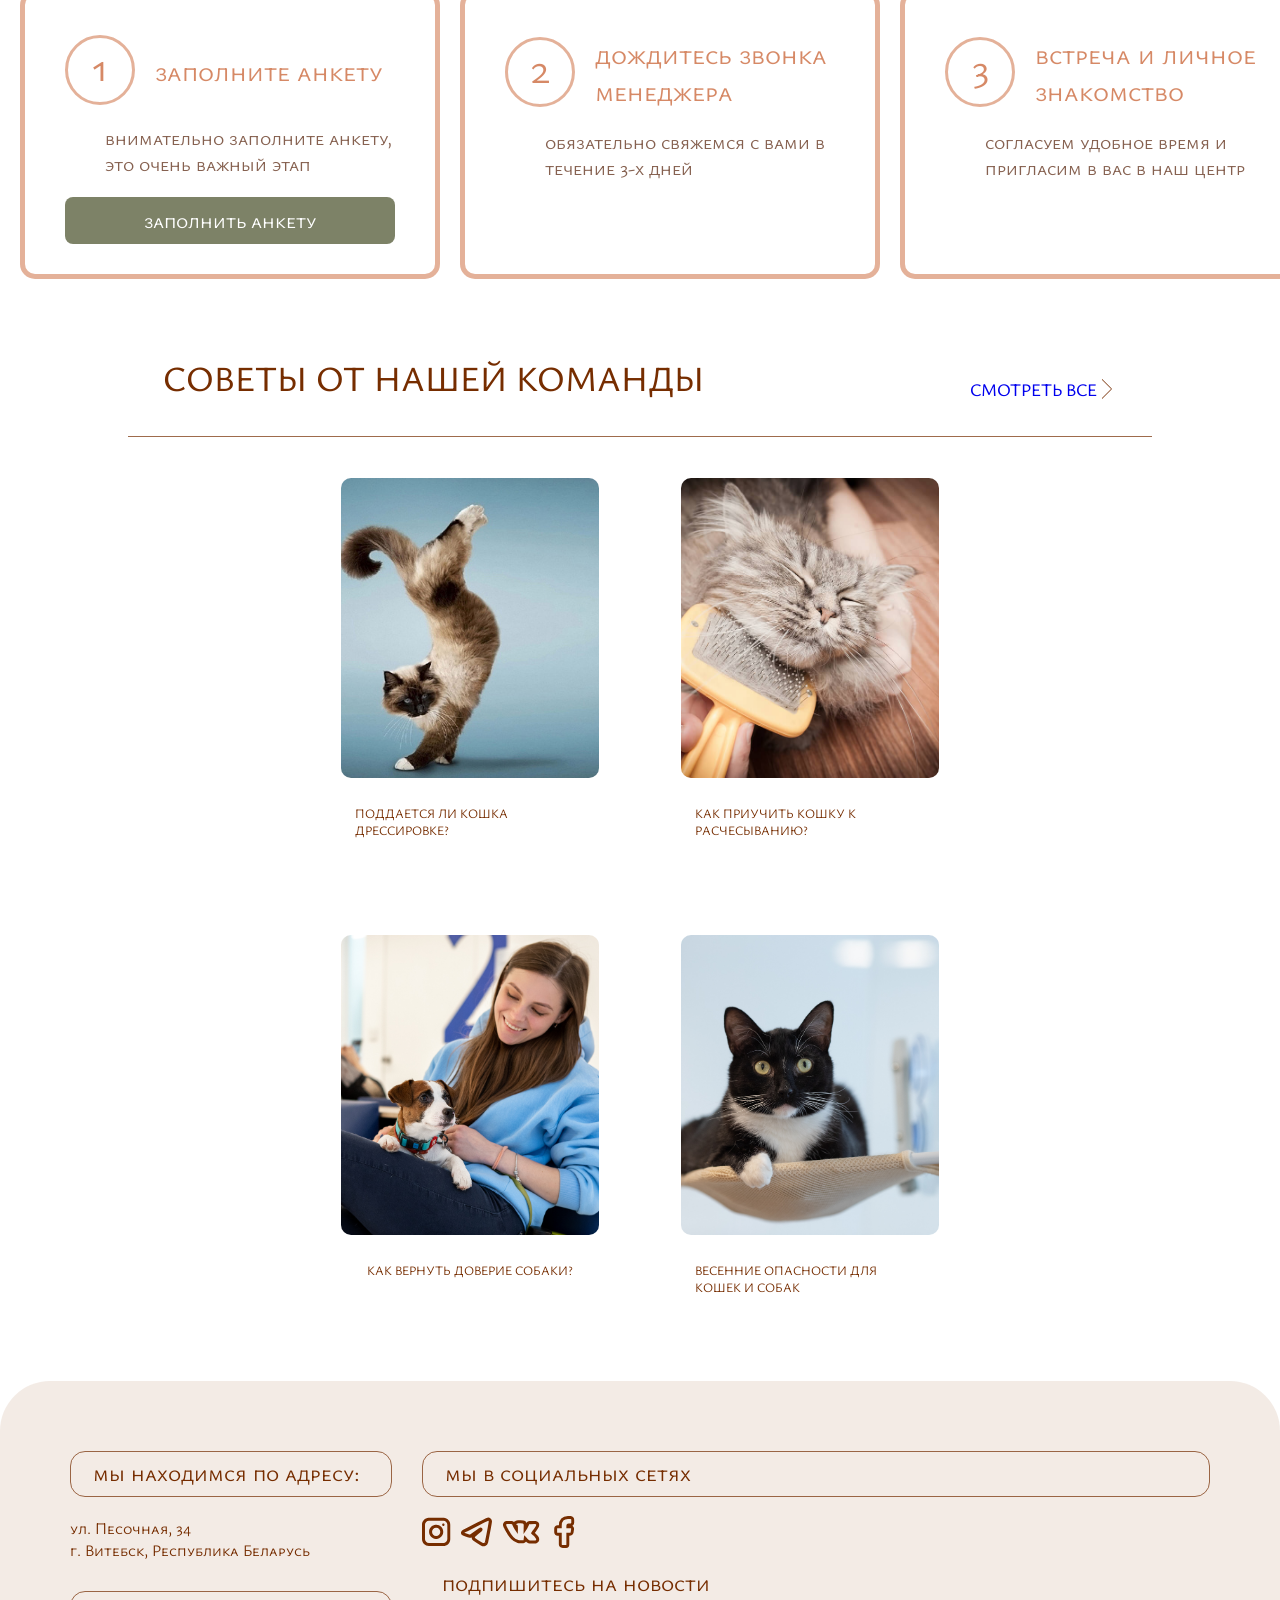
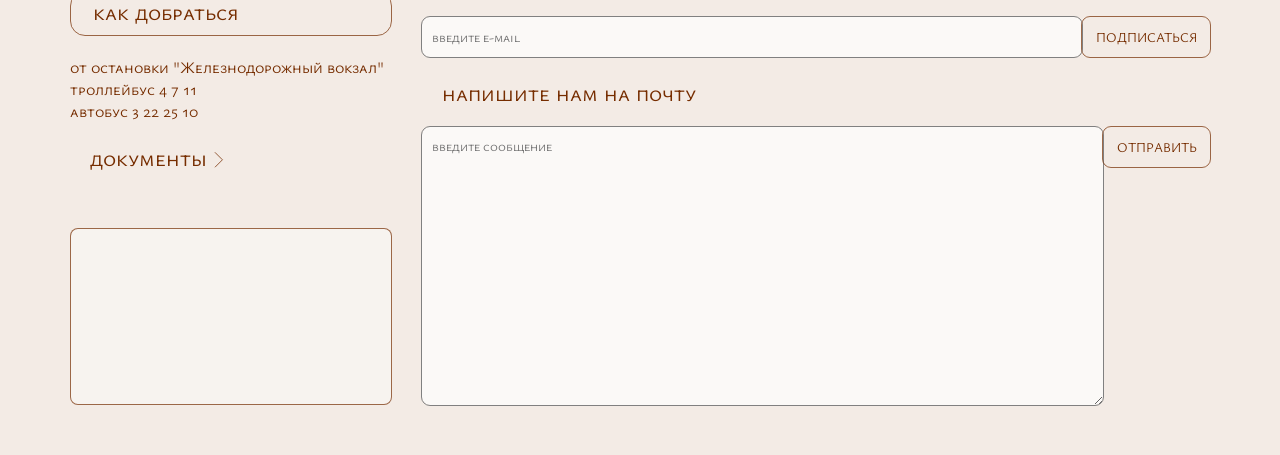
==== commit 87a4585a: "correction" ====
--- a/index.html
+++ b/index.html
@@ -49,14 +49,14 @@
         <div class="circle">
             <div id="circle">
                 <div id="circle-content">
-                    <div id="find-friend-img"><img src="find_friend.svg"></div> 
+                    <div id="find-friend-img"><img src="images/find_friend.svg"></div> 
                                                              
-                    <div id="logo-text">забери <span> меня <div class="logo-image-paw-left"><custom-illustration class="image" name="cat-paw"></custom-illustration></div></span><br>
+                    <div id="logo-text">забери <span> меня <div class="logo-image-paw-left"><custom-illustration class="image" name="cat-paw-1"></custom-illustration></div></span><br>
                         домой</div>
                     <div id="text-buttons-block">
                         <div id="cat-paw-block">
                         <div class="logo-image-cat"><custom-illustration class="image" name="logo-image-1"></custom-illustration></div>
-                        <div class="logo-image-paw-right"><custom-illustration class="image" name="cat-paw"></custom-illustration></div>
+                        <div class="logo-image-paw-right"><custom-illustration class="image" name="cat-paw-2"></custom-illustration></div>
                         </div>
                         <div class="main-text">
                             <div>dog&cat&nbsp;&mdash;&nbsp;временный&nbsp;дом для&nbsp;кошек и собак,
@@ -77,14 +77,14 @@
 <!---------------------------------------------------------------------------main photo-->
 
         <div class="top-block">
-            <button class="slider-buttons buttons-main-image" id="left-button"><img src="slider-button2px.svg"></button>
+           
 
         <picture id="main-background">
             <source srcset="images/cat_vertical.webp" media="(max-width: 700px)">
             <img src="images/dog_and_cat.jpg" alt="cat and dog">           
         </picture>            <!--фоновое изображение-->
 
-        <button class="slider-buttons buttons-main-image" id="right-button"><img id="button-next" src="slider-button2px.svg"></button>
+        
         </div>
 
 <!---------------------------------------------------------------------------pet miniatures-->
@@ -177,7 +177,7 @@
                     <div class="illustration" id="help"><div class="illustration-image"><custom-illustration class="image" name="shelter-help"></custom-illustration></div></div>
                     <div class="small-version-title hidden-small-version-text"></div>
                 </div>
-                <div class="illustration-caption">помощь приюту</div>                
+                <div class="illustration-caption">помощь проекту</div>                
                 <div class="small-version-text hidden-small-version-text" id="help-small-version"></div>
                 <div class="small-version-ref hidden-small-version-text"></div>                
             </div>
@@ -238,10 +238,9 @@
 
 
     <div class="title" id="title-take-friend">как забрать нового друга?  
-        <div class="see-all-ref">
-            <div class="text-see-all-ref"><a href="animal_shelter_all_pets.html"> посмотреть всех</a></div>
-            <div id="arrow-see-all-ref"> <custom-icon name="arrow-right"></custom-icon></div> 
-        </div>   
+        
+            <div id="arrow-see-all-ref"> <custom-illustration name=""></custom-illustration></div> 
+       
     </div>
 
     <div id="take-friend">
@@ -361,7 +360,7 @@
             </div>
         </div>
     </footer>-->
-<custom-footer></custom-footer>
+    <custom-footer></custom-footer>
   <!--  </div>-->
     <script src="script/component/illustration_sprite.js"></script>
     <script src="script/component/illustration.js"></script>
@@ -383,6 +382,7 @@
     
 
     <script src="script/menu_script.js"></script>
+   
     
     <script src="script/main_page_buttons_replace_script.js"></script>
     
--- a/styles/animal_shelter_header_footer_style.css
+++ b/styles/animal_shelter_header_footer_style.css
@@ -39,18 +39,15 @@
     outline: solid 1px gray;
     color: gray;
     border-radius: 10px;
-    
-   
   }
 
-  select {     
+
+select {     
     background-image: url('../arrow.svg');
     background-repeat: no-repeat;
     background-position: right 1rem center;
     background-size: 1em;
-    
-   
-  }
+}
  
 
 select:focus, input[type="text"]:focus {
@@ -70,8 +67,10 @@
     width: 100%;
     position: static;   
     display: flex;
-    justify-content: start;
-}
+    justify-content: space-between;
+    align-items: center;
+}
+
 
 
 header.sub-header {
@@ -82,6 +81,7 @@
     left: 80px;
     background-color:  rgb(182, 144, 132);
      /*background-color:  rgb(69, 83, 35);*/
+   
     border-radius: 5px;
     z-index: 3;
 }
@@ -120,14 +120,24 @@
 div.header-fields {   
     display: flex;
     align-items: center;
-    margin-left: 300px;   
+    margin-left: 300px;
+    flex: auto;   
 
 }
 
 header form {
     display: flex;
     gap: 10px;
-    align-items: center;    
+    align-items: center;
+    flex: auto;    
+}
+
+div#search-small-version {
+    display: flex;
+    width: 100%;
+    position:static;
+   
+
 }
 
 button.sub-header-buttons {
@@ -169,10 +179,10 @@
     height: 2.5em;
     padding: 1em;
     margin-left: 30px;
-   
     border: none;
     outline: solid 1px  rgba(209, 198, 195, 0.8);
     border-radius: 8px;
+    flex: auto;   
 }
 
 button#main-search-button {
@@ -473,7 +483,10 @@
 
     header {
         height: 50px;
-    }
+        
+    }
+
+   
 
     #back {
        background-size: 160%;
@@ -543,7 +556,7 @@
 @media all and (max-width: 470px) {
     
     div.logo-sign-block {
-        display: none;        
+         
     }
 
     input[type="text"].search {
@@ -565,10 +578,9 @@
        
     }
 
-    footer {
+footer {
     
     gap: 30px;
-   
     padding: 20px;
     padding-top: 30px;
     padding-bottom: 30px;
--- a/styles/animal_shelter_buttons_style.css
+++ b/styles/animal_shelter_buttons_style.css
@@ -34,21 +34,33 @@
     text-align: center;   
     padding: 10px;
     border: none;
-    border-radius: 5px;
+    border-radius: 25px;
+    background-color: rgba(255, 255, 255, 0.3);
+    transition: 0.1s;        
+}
+
+button.slider-buttons:hover {
+    text-align: center;   
+    padding: 10px;
+    border: none;
+    border-radius: 25px;
     background-color: rgba(255, 255, 255, 0.5);        
 }
 
 button.slider-buttons div {   
     width: 30px;
     height: 30px;
-    color: gray;         
+    color: rgb(150, 150, 150);         
 }
 
 img#button-next {
     transform: rotateY(180deg);
 }
 
+div#header-home-button img {
+    height: 30px;
+    width: 30px;
+}
 
 
 
-
--- a/styles/start_page_decorative_logo_circle_style.css
+++ b/styles/start_page_decorative_logo_circle_style.css
@@ -59,20 +59,33 @@
 }
 
 div.logo-image-paw-left {
+    color: #762D00;
     position: absolute;
     left: -100px;
     top: 10px;
     width: 100px;
-    height: 50px;
-}
+    height: 45px;
+}
+
+
+div.logo-image-paw-left custom-illustration {
+    color: rgb(118, 45, 0, 0.8);
+    
+}
+
+div.logo-image-paw-right custom-illustration {
+    color: rgb(118, 45, 0, 0.8);
+    
+}
+
 
 div.logo-image-paw-right {
    position: absolute;
     right: 150px;
     top: 100px;
-    width: 100px;
+    width: 90px;
     aspect-ratio: 100/50;
-    transform: rotate(70deg);    
+    
 }
 
 div.logo-image-paw custom-illustration {   
@@ -432,7 +445,8 @@
 
     div.circle {
         top: 50px;
-        overflow: visible;  
+        overflow: visible;
+              
     }
 
     div#circle {
--- a/styles/pet-slider-style.css
+++ b/styles/pet-slider-style.css
@@ -25,6 +25,7 @@
     margin: 20px;
     padding: 25px;
     border-radius: 25px;
+   
     flex: auto 0 0;
    
 }
@@ -120,14 +121,14 @@
 @media all and (max-width: 1520px) {
     
     div.pet-photo {    
-    width: 220px;    
+   width: 220px;   
     aspect-ratio: 280/340;    
     transition: 0.3s;
 }
 
-div#pets-slider {   
-    width: 1248px;        
-}
+    div#pets-slider {   
+        width: 1248px;        
+    }
 
 }
 
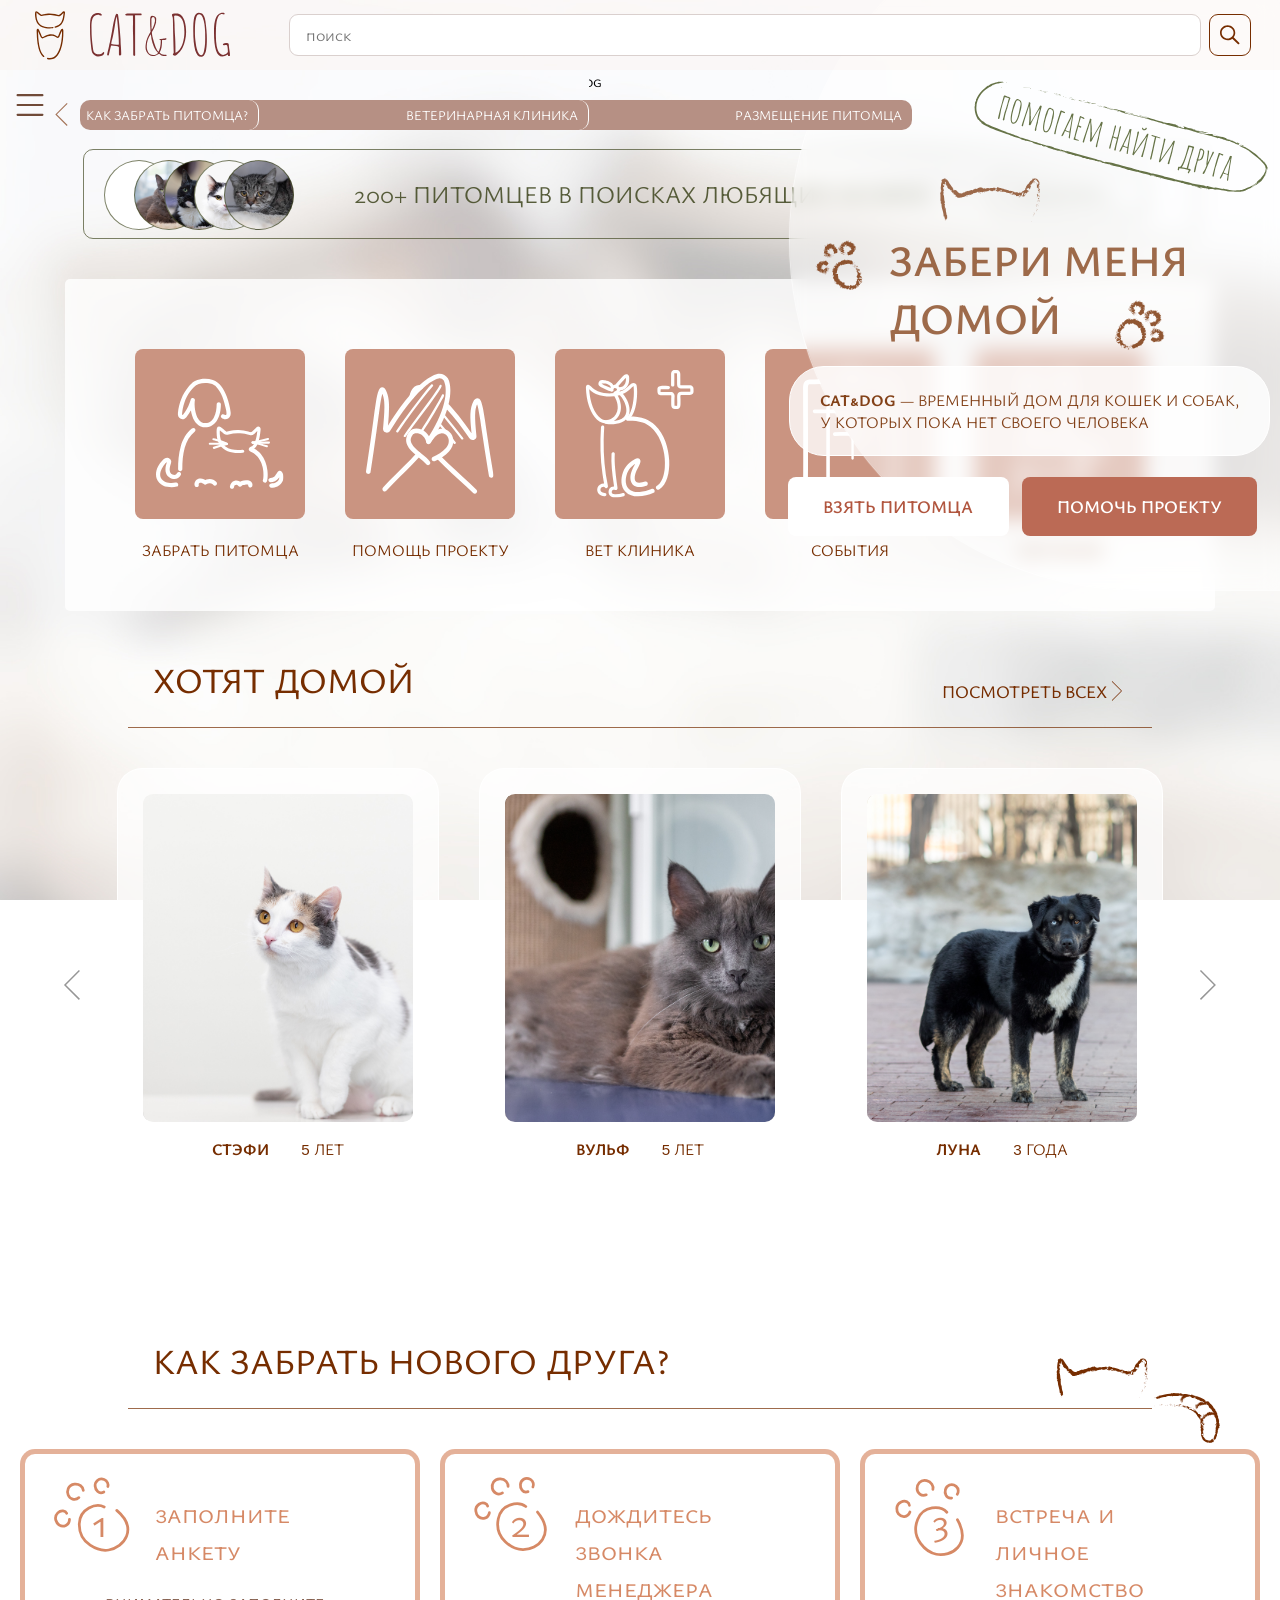
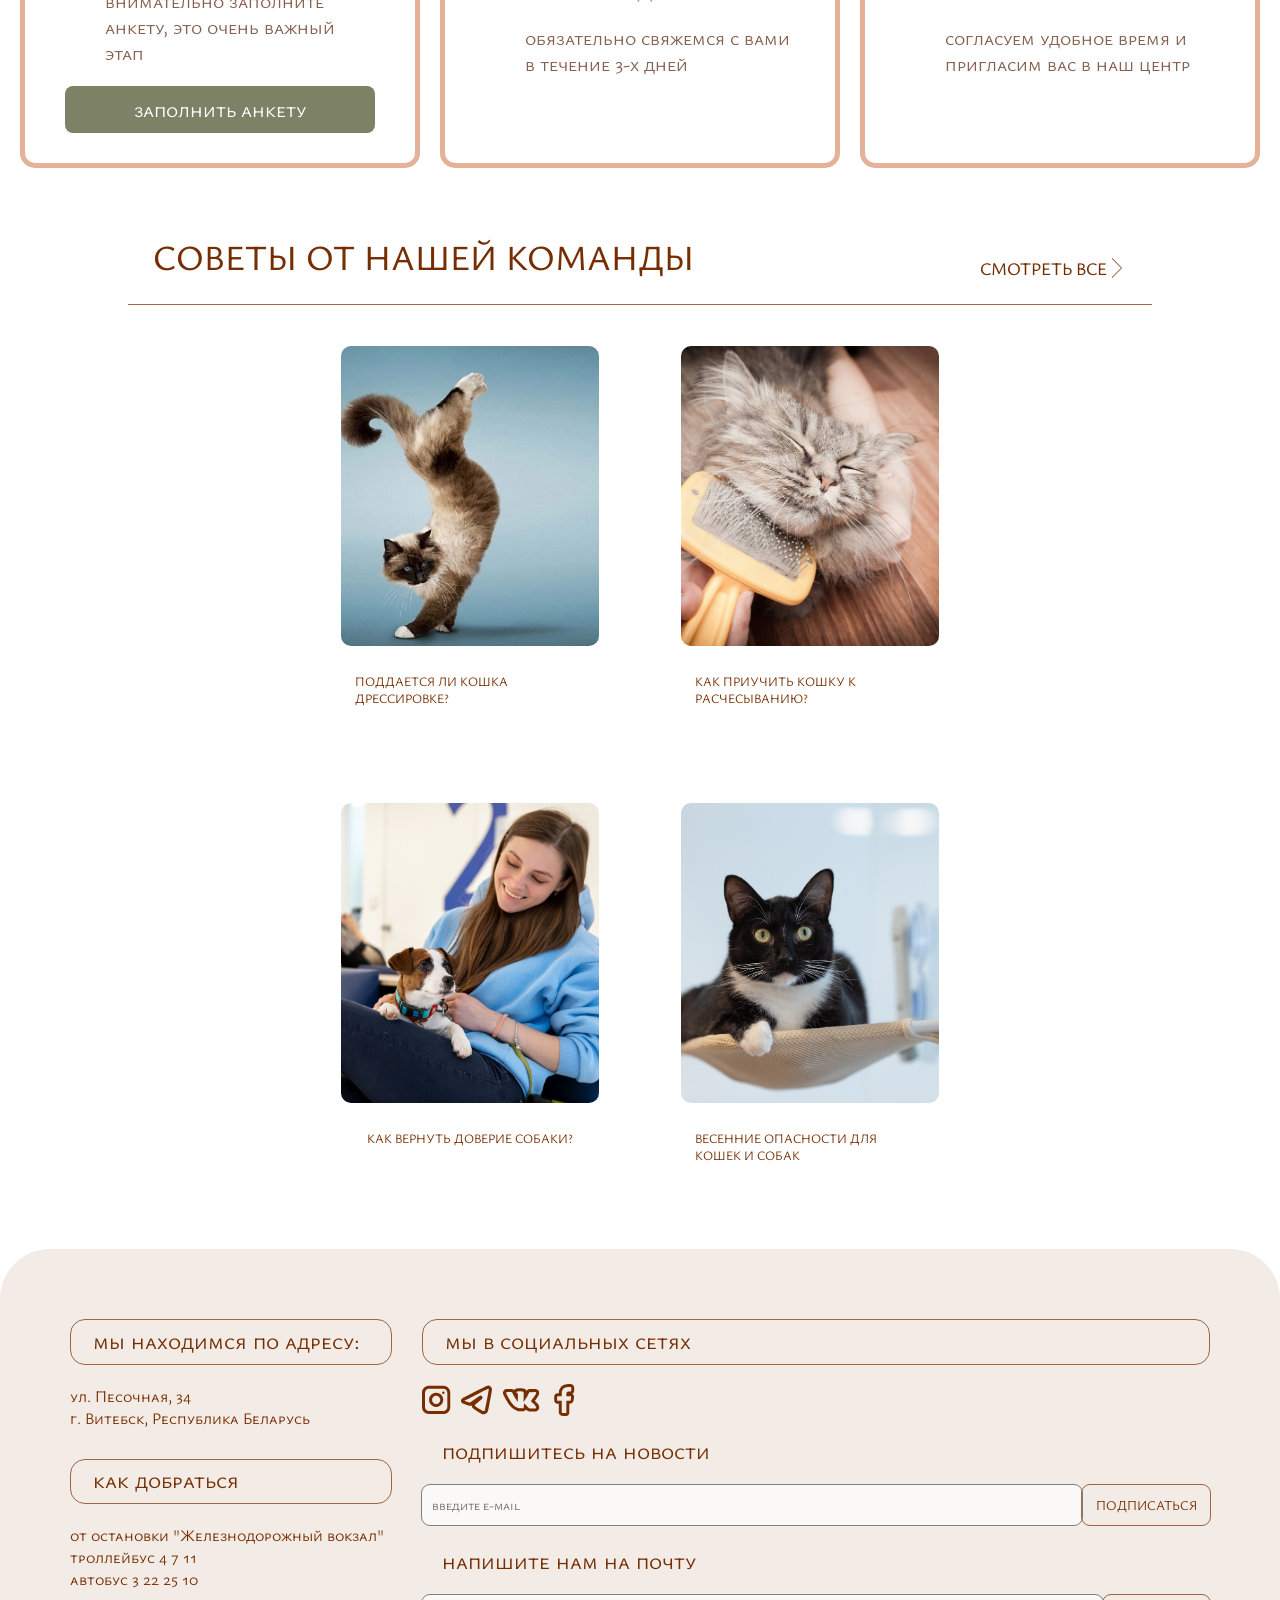
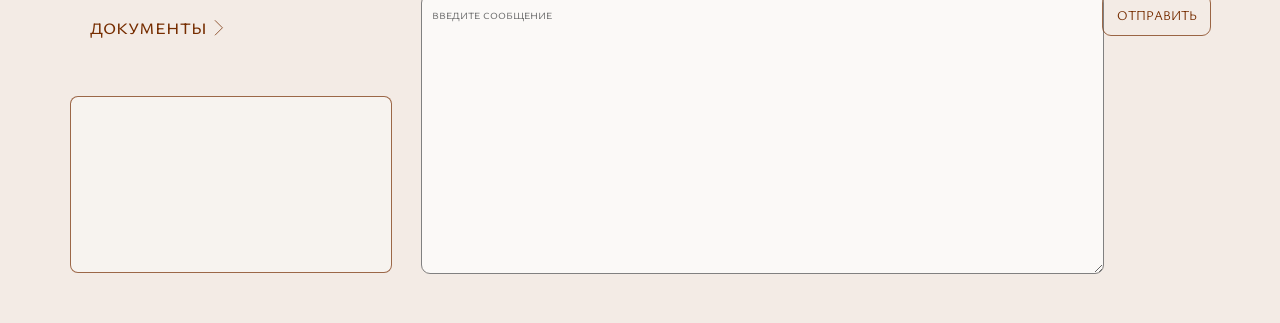
==== commit 718e171c: "update" ====
--- a/index.html
+++ b/index.html
@@ -30,19 +30,7 @@
     <custom-header id="start-page-header"></custom-header> 
     
     <illustration-sprite></illustration-sprite>
- 
-<!--<div class="left-buttons-block">
-    <button id="home-button"><a href="animal_shelter_start_page.html"><img src="home1.svg"></a></button>
-    <div id="menu">    
-        <button id="menu-button"><img id="menu-img" src="menu.svg"></button>
-        <ul id="left-menu">
-            <li><a href="">о приюте</a></li>
-            <li><a href="animal_shelter_all_pets.html">наши питомцы</a></li>
-            <li><a href="">помощь приюту</a></li>
-            <li><a href="">школа</a></li>
-        </ul>  
-    </div>
-</div>-->
+
 <!---------------------------------------------------------------------------logo-->
 
     <div id="main">
@@ -51,7 +39,7 @@
                 <div id="circle-content">
                     <div id="find-friend-img"><img src="images/find_friend.svg"></div> 
                                                              
-                    <div id="logo-text">забери <span> меня <div class="logo-image-paw-left"><custom-illustration class="image" name="cat-paw-1"></custom-illustration></div></span><br>
+                    <div id="logo-text">забери <span>меня<div class="logo-image-paw-left"><custom-illustration class="image" name="cat-paw-1"></custom-illustration></div></span><br>
                         домой</div>
                     <div id="text-buttons-block">
                         <div id="cat-paw-block">
@@ -59,8 +47,8 @@
                         <div class="logo-image-paw-right"><custom-illustration class="image" name="cat-paw-2"></custom-illustration></div>
                         </div>
                         <div class="main-text">
-                            <div>dog&cat&nbsp;&mdash;&nbsp;временный&nbsp;дом для&nbsp;кошек и собак,
-                                у которых пока нет своего человека
+                            <div><span class="highlight logo">cat&dog</span>&nbsp;&mdash;&nbsp;временный&nbsp;дом для&nbsp;кошек&nbsp;и&nbsp;собак,
+                                у которых пока&nbsp;нет своего&nbsp;человека
                             </div>                     
                         </div>
                         <div class="buttons-block" id="main-buttons-block">
@@ -68,23 +56,19 @@
                             <a class="main-buttons">помочь&nbsp;проекту</a>
                         </div>
                     </div>
-
-                </div>
-            </div>
-        </div>
-        
+                </div>
+            </div>
+        </div>
     
 <!---------------------------------------------------------------------------main photo-->
 
         <div class="top-block">
-           
-
-        <picture id="main-background">
-            <source srcset="images/cat_vertical.webp" media="(max-width: 700px)">
-            <img src="images/dog_and_cat.jpg" alt="cat and dog">           
-        </picture>            <!--фоновое изображение-->
-
-        
+
+            <picture id="main-background">
+                <source srcset="images/cat_vertical.webp" media="(max-width: 700px)">
+                <img src="images/dog_and_cat.jpg" alt="cat and dog" title="cat_and_dog">           
+            </picture>            <!--фоновое изображение-->
+
         </div>
 
 <!---------------------------------------------------------------------------pet miniatures-->
@@ -97,7 +81,7 @@
         <div class="pet-miniature mini4"></div>
         <div class="pet-miniature mini5"></div>
    
-    <div class="pet-miniatures-caption">200+ питомцев в поисках дома</div>
+    <div class="pet-miniatures-caption"><span class="highlight">200+</span> питомцев в поисках любящих хозяев</div>
     
 
 <a id="see-all" href="animal_shelter_all_pets.html"><div>посмотреть</div><div><custom-icon name="arrow-right"></custom-icon></div></a>
@@ -116,39 +100,32 @@
                     <div class="hidden-content" id="take-pet-content">
                         <div class="info-block-title" id="take-pet-title">забрать питомца</div>
                         <div class="text" id="take-pet-text">
-                            взяв питомца из приюта, вы не только поможете нам дать место тем, кто еще находится на улице,
-                            но и обретете верного и преданного друга                  
+                           
                         </div>
                     </div>
 
                     <div class="hidden-content" id="help-content">
                        <div class="info-block-title" id="help-title">помочь приюту</div>
                         <div class="text" id="help-text">
-                            вы можете помочь нашим подопечным переводом средств на лечение, корма, игрушки, 
-                             поучаствовать в отлове животных и передержкой до устройства в семью, а также информационно
-                             - поделиться профилями наших питомцев в социальных сетях              
+                                
                         </div>
                     </div>                    
                     <div class="hidden-content" id="clinic-content">
                         <div class="info-block-title" id="clinic-title">ветеринарная клиника</div>
                         <div class="text" id="clinic-text">
-                            Наш проект действует на базе ветеринарной клиники с опытными докторами,
-                            куда вы можете записать своего питомца. Большая часть вырученных средств идет на нужды приюта
+                           
                         </div>                      
                    </div>
                     <div class="hidden-content" id="events-content">
                         <div class="info-block-title" id="events-title">события и мероприятия</div>
                         <div class="text" id="events-text">
-                            У нас часто проходят благотворительные ярмарки, выставки, концерты и другие мероприятия,
-                            где вы можете поучаствовать.                       
+                                        
                         </div>
                    </div>
                    <div class="hidden-content" id="school-content">
                         <div class="info-block-title" id="school-title">обучение питомцев</div>
                         <div class="text" id="school-text">
-                            У нас часто проходят благотворительные ярмарки, выставки, концерты и другие мероприятия,
-                            где вы можете поучаствовать.
-                        </div>
+                    </div>
                   </div>
                     
         
@@ -216,19 +193,18 @@
 
         <div class="title">хотят домой  
             <div class="see-all-ref">
-                <div class="text-see-all-ref"><a href="animal_shelter_all_pets.html"> посмотреть всех</a></div>
+                <div class="text-see-all-ref"><a href="animal_shelter_all_pets.html">посмотреть всех</a></div>
                 <div id="arrow-see-all-ref"> <custom-icon name="arrow-right"></custom-icon></div> 
             </div>   
         </div>
         
          
 <!-------------------------------------------------------------------------slider-->
-<!--<custom-slider></custom-slider>-->
+
    <div class="pets-slider-container" id="main-page-slider">
         <button class="slider-buttons" id="slider-button-left"><div><custom-icon name="arrow-left"></custom-icon></div></button>
         <div id="pets-slider">
-            <div class="pets-for-adoption" id="slider-content"> 
-              
+            <div class="pets-for-adoption" id="slider-content">
             </div>
         </div>
         <button class="slider-buttons" id="slider-button-right"><div><custom-icon name="arrow-right"></custom-icon></div></button>
@@ -237,26 +213,39 @@
 <!-------------------------------------------------------------------------/slider-->
 
 
-    <div class="title" id="title-take-friend">как забрать нового друга?  
-        
-            <div id="arrow-see-all-ref"> <custom-illustration name=""></custom-illustration></div> 
-       
+    <div class="title" id="title-take-friend">как забрать нового друга?
+        <div id="take-friend-cat"> 
+            <div class="take-friend-img"><custom-illustration name="logo-image-1"></custom-illustration></div>
+            <div class="take-friend-img cat-tail"><custom-illustration name="cat-tail"></custom-illustration></div>
+        </div>  
     </div>
 
     <div id="take-friend">
         <div class="take-friend-stages">
-            <div class="take-friend-title"><div class="stage-number">1</div><div>заполните анкету</div></div>
+            <div class="take-friend-title">
+                <div class="stage-number">1 <div id="number-paw"><custom-illustration name="cat-paw-2px"></custom-illustration></div>
+
+                </div><div>заполните анкету</div></div>
             <div class="take-friend-text">внимательно заполните анкету, это очень важный этап</div>
             <a href="animal_shelter_form_take_pet.html" id="fill-form-button">заполнить анкету</a>
         </div>
         <div class="take-friend-stages">
-            <div class="take-friend-title"><div class="stage-number">2</div><div>дождитесь звонка менеджера</div></div>
+            <div class="take-friend-title">
+                <div class="stage-number">2 <div id="number-paw"><custom-illustration name="cat-paw-2px"></custom-illustration></div>
+
+
+            </div><div>дождитесь звонка менеджера</div></div>
             <div class="take-friend-text">обязательно свяжемся с вами в течение 3-х дней</div>
            
         </div>
         <div class="take-friend-stages">
-            <div class="take-friend-title"><div class="stage-number">3</div><div>встреча и личное знакомство</div></div>
-            <div class="take-friend-text">согласуем удобное время и пригласим в вас в наш центр</div>           
+            <div class="take-friend-title">
+                <div class="stage-number">3 <div id="number-paw"><custom-illustration name="cat-paw-2px"></custom-illustration></div>
+                
+
+
+            </div><div>встреча и личное знакомство</div></div>
+            <div class="take-friend-text">согласуем удобное время и пригласим вас в наш центр</div>           
         </div>
     </div>
 
@@ -301,67 +290,10 @@
         </div>
     </div>
 
-
-
-
-
-
     </div> <!--/main-->
 
-
-<!--   <footer> 
-        <div id="location-block">
-            <div id="address">
-                <div class="footer-title" >мы находимся по адресу:</div>
-                <div>
-                    <div>ул. Песочная, 34</div>
-                    <div>г. Витебск, Республика Беларусь</div>
-                </div> 
-                <div id="transport-block">
-                    <div class="footer-title">как добраться</div>
-                    <div id="transport">
-                        <div>от остановки "Железнодорожный вокзал"</div>
-                        <div>троллейбус 4 7 11</div>
-                        <div>автобус 3 22 25 10 </div>         
-                    </div>       
-                </div>
-                <div class="footer-title-docs">
-                    <a><div>документы</div><div class="arrow-footer"><custom-icon name="arrow-right"></custom-icon></div></a>    
-                </div>
-            </div> 
-
-            <div id="location">
-                <iframe id="location" src="https://www.google.com/maps/embed?pb=!1m18!1m12!1m3!1d1915.2333409539053!2d30.17281157711517!3d55.190106839416714!2m3!1f0!2f0!3f0!3m2!1i1024!2i768!4f13.1!3m3!1m2!1s0x46c573ea55ebd59f%3A0xc3d7acc7f27f2999!2zUGVzb2NobmF5YSAxLCDQktC40YLQtdCx0YHQuiwg0JLQuNGC0LXQsdGB0LrQsNGPINC-0LHQu9Cw0YHRgtGM!5e0!3m2!1sru!2sby!4v1774977851400!5m2!1sru!2sby" width="600" height="450" style="border:0;" allowfullscreen="" loading="lazy" referrerpolicy="no-referrer-when-downgrade"></iframe>
-            </div>
-        </div>
-        <div id="social-documents-block">
-            <div id="social">
-                <div class="footer-title">мы в социальных сетях</div>
-                <div id="social-icons">
-                    <div class="social-icons" id="inst"><custom-icon name="inst"></custom-icon></div>
-                    <div class="social-icons"><custom-icon name="telegram"></custom-icon></div>
-                    <div class="social-icons" id="vk"><custom-icon name="vkontakte"></custom-icon></div>
-                    <div class="social-icons" id="facebook"><custom-icon name="facebook"></custom-icon></div>
-                </div>
-                <form class="footer-mail-form">
-                    <label class="footer-title">подпишитесь на новости</label>
-                    <div class="mail-message">
-                        <input id="subscribe-field" type="text" id="mail-field-footer" placeholder="введите e-mail">
-                        <input class="header-buttons" id="footer-mail-button" type="submit" value="подписаться">
-                    </div> 
-                </form>     
-                <form class="footer-mail-form" id="message-form">
-                    <label class="footer-title">напишите нам на почту</label>
-                    <div class="mail-message" id="text-message">
-                        <textarea id="mail-text" type="text" id="mail-field-footer" placeholder="введите сообщение"></textarea>
-                        <input class="header-buttons" id="footer-mail-button" type="submit" value="отправить">
-                    </div> 
-                </form>         
-            </div>
-        </div>
-    </footer>-->
     <custom-footer></custom-footer>
-  <!--  </div>-->
+
     <script src="script/component/illustration_sprite.js"></script>
     <script src="script/component/illustration.js"></script>
     <script src="script/component/icon_sprite.js"></script>
@@ -379,11 +311,8 @@
     <script src="script/slider_script_1.js"></script>
     <script src="script/get_id_name.js"></script>
     <script src="script/illustration_block_script.js"></script>   
-    
 
     <script src="script/menu_script.js"></script>
-   
-    
     <script src="script/main_page_buttons_replace_script.js"></script>
     
 </body>
--- a/styles/animal_shelter_start_page_style.css
+++ b/styles/animal_shelter_start_page_style.css
@@ -46,7 +46,8 @@
 #main-background {
     max-width: 1572px;
     aspect-ratio: 2.5/1;
-    overflow: hidden;     
+    overflow: hidden; 
+        
 }
 
 #main-background img{     
@@ -81,11 +82,30 @@
 
 /*-----------------------------------------------------media*/
 
+@media all and (max-width: 1800px) {
+
+     #main-background {    
+   
+    margin-left: 80px;
+    }
+      
+    
+
+}
+
+
+
+
 @media all and (max-width: 1700px) {
+
+     #main-background {    
+   
+    
+    }
       
     #main-background img{ 
         width: 105%;
-        transform: translateX(-50px);   
+       transform: translateX(-50px);  
     }
 
     button.buttons-main-image#left-button {
@@ -100,15 +120,44 @@
 }
 
 
+@media all and (max-width: 1550px) {
+
+     #main-background {
+        aspect-ratio: 2.5/1;    
+   margin-left: 0;
+    
+    }
+      
+    #main-background img{ 
+        width: 105%;
+       transform: translateX(-50px);  
+    }
+
+    button.buttons-main-image#left-button {
+        left: 0px;
+        z-index: 1;
+    }
+
+    button.buttons-main-image#right-button {
+        right: 0px;
+    }
+
+}
+
+
+
 @media all and (max-width: 1500px) {
 
     #main-background {    
-    aspect-ratio: 2.3/1;
+    aspect-ratio: 2.1/1;
+     margin-left: 0;
+   
     }
         
     #main-background img{  
         width: 110%;
-        transform: translate(-90px, 20px);
+       transform: translate(-90px, 0px);
+      
     }
 
 }
@@ -120,13 +169,13 @@
 
     #main-background img{  
         width: 110%;
-        transform: translate(-90px, 0px);
+      
     }
 
     
     #main-background { 
         background-size: 120%;
-        background-position: -150px 40px;
+       /* background-position: -150px 40px;*/
     }
  
 
@@ -145,13 +194,13 @@
     }
 
     #main-background {
-        aspect-ratio: 1.8/1;
+        aspect-ratio: 1.5/1;
        
     }
 
     #main-background img {
         width: 100%;
-        transform: translateY(140px);
+        transform: translateY(170px);
     }
 
     header.sub-header {
--- a/styles/animal_shelter_header_footer_style.css
+++ b/styles/animal_shelter_header_footer_style.css
@@ -10,6 +10,10 @@
 
 a {
     text-decoration: none;   
+}
+
+a:link {
+    color: inherit;
 }
 
 ::selection {
@@ -74,6 +78,7 @@
 
 
 header.sub-header {
+   
     height: 30px;
     width: 65%;
     position: absolute;
@@ -82,7 +87,7 @@
     background-color:  rgb(182, 144, 132);
      /*background-color:  rgb(69, 83, 35);*/
    
-    border-radius: 5px;
+    border-radius: 10px;
     z-index: 3;
 }
 
@@ -141,12 +146,22 @@
 }
 
 button.sub-header-buttons {
-    border: none;
-    border-right: solid 1px white;
-    border-radius: 5px;
+   box-sizing: border-box;
+
+  border: none;
+   border-right:solid 1px white;;
+    border-top-right-radius: 10px;
+    border-bottom-right-radius: 10px;
     background: none;
     text-transform: uppercase;
     color: white;
+    height: 100%;
+    padding-right: 10px;
+}
+
+button.sub-header-buttons:last-child {
+   border: none;
+    
 }
 
 input.header-buttons {
@@ -483,7 +498,6 @@
 
     header {
         height: 50px;
-        
     }
 
    
@@ -554,16 +568,10 @@
 }
 
 @media all and (max-width: 470px) {
-    
-    div.logo-sign-block {
-         
-    }
-
+   
     input[type="text"].search {
-   
-    margin-left: 0;
-   
-}
+       margin-left: 0;
+   }
 
 
 }
--- a/styles/animal_shelter_buttons_style.css
+++ b/styles/animal_shelter_buttons_style.css
@@ -39,13 +39,19 @@
     transition: 0.1s;        
 }
 
-button.slider-buttons:hover {
+@media (hover: hover) {
+
+    button.slider-buttons:hover {
     text-align: center;   
     padding: 10px;
     border: none;
     border-radius: 25px;
     background-color: rgba(255, 255, 255, 0.5);        
 }
+
+}
+
+
 
 button.slider-buttons div {   
     width: 30px;
@@ -63,4 +69,38 @@
 }
 
 
+button.slider-buttons.previous-page {
+   
+    background: none;
+   position: absolute;
+    z-index: 20;
+ left: 40px;
+  top: 93px;
+}
 
+button.slider-buttons.previous-page div {
+    width: 23px;
+    height: 23px;
+    color: #762d00a6;
+}
+
+
+@media all and (max-width:1000px) {
+
+div.circle {
+        flex-direction: column;
+    }
+button.slider-buttons.previous-page {
+  pointer-events: auto;
+  position: static;
+    
+}
+
+
+    
+
+
+}
+
+
+
--- a/styles/animal_shelter_take_friend_chapter.css
+++ b/styles/animal_shelter_take_friend_chapter.css
@@ -8,7 +8,7 @@
 }
 
 div.take-friend-stages {
-    flex: 420px 1 0;
+    flex: 300px 1 0;
     display: flex;
     flex-direction: column;
     gap: 20px;
@@ -32,13 +32,46 @@
 }
 
 div.stage-number {
+    position: relative;
     flex: 70px 0 0;
     height: 70px;
     border: solid 3px rgba(207, 116, 74, 0.562);
-    border-radius: 35px;
+    border: none;
     text-align: center;
     font-size: 150%;
+    align-self: start;
 }
+
+
+
+
+div#number-paw {
+    width: 75px;
+    height: 75px;
+    position: absolute;
+    top: -55px;
+    left: -50px;
+}
+
+  div.take-friend-stages:first-child  div#number-paw custom-illustration {
+    transform: rotate(-10deg);
+    top: 3px;
+}
+
+div.take-friend-stages:last-child  div#number-paw custom-illustration {
+    transform: rotate(10deg);
+    top: 3px;
+}
+
+div#number-paw custom-illustration {
+    width: 100%;
+    position: absolute;
+    color: rgba(207, 116, 74, 0.849);
+
+}
+
+
+
 
 a#fill-form-button {
     border: solid 1px rgba(70, 77, 39, 0.7);
@@ -87,10 +120,14 @@
 div.stage-number {
     flex: 50px 0 0;
     height: 50px;
-    border: solid 3px rgba(207, 116, 74, 0.562);
-    border-radius: 25px;
-    text-align: center;
     font-size: 130%;
+}
+
+div#number-paw {
+    width: 65px;
+    height: 65px;
+    top: -60px;
+    left: -50px;
 }
 
 
@@ -111,9 +148,7 @@
     div.stage-number {
         flex: 40px 0 0;
         height: 40px;
-        border: solid 3px rgba(207, 116, 74, 0.562);
-        border-radius: 20px;
-        text-align: center;
+       
         font-size: 110%;
     }
 
@@ -122,4 +157,11 @@
         padding-left: 40px;
     }
 
+    div#number-paw {
+        width: 55px;
+        height: 55px;
+        top: -65px;
+        left: -43px;
+}
+
 }
--- a/styles/start_page_decorative_logo_circle_style.css
+++ b/styles/start_page_decorative_logo_circle_style.css
@@ -1,4 +1,3 @@
-
 
 div.circle {
     width: 100%;   
@@ -43,7 +42,6 @@
     right: 30px;
     transform: rotate(15deg);
     width: 350px;
-    height: 554/105;
 }
 
 div#cat-paw-block {
@@ -104,7 +102,6 @@
     font-size: 350%;
     text-transform: uppercase;   
     font-weight: 600;
-    
 }
 
 div#logo-text span {
@@ -124,6 +121,11 @@
     border-radius: 35px;
     padding: 0 30px 0 30px;   
 }
+
+div.main-text span.highlight  {
+    font-weight: 700;
+}
+
 
 div.buttons-block {  
     position: absolute;
@@ -151,27 +153,15 @@
     font-size: 120%;
     font-weight: 600;
     text-transform: uppercase;
+    text-align: center;
     height: auto;
     transition: 0.1s;    
 }
 
-a.main-buttons:first-child {
-    
-    outline: solid 4px rgb(190, 75, 21);
-    border: none;
-    outline: none;   
-    text-transform: uppercase;
-    height: auto;    
-}
-
 a.main-buttons:last-child {
-    
-    border: solid 1px rgb(118, 45, 0, 0.5);
-    border: none;   
+    background-color: rgb(212, 178, 169);
     background-color: rgb(187, 106, 85);
-    color: rgb(255, 255, 255);   
-    text-transform: uppercase;
-    height: auto;    
+    color: rgb(255, 255, 255); 
 }
 
 a.main-buttons:hover {
@@ -231,12 +221,12 @@
     }
 
     div#circle-content {   
-        right: 130px;   
+        right: 100px;   
     }
 
     div#logo-text {
         font-size: 300%;
-        right: 100px;   
+        right: -30px;   
     }
 
     div.logo-image-paw-left {    
@@ -248,12 +238,11 @@
 
     div.main-text {   
         font-size: 110%;
-        right: 100px;   
-    }
-
-    div.buttons-block {
-        right: 40px;                
-   
+        right: 70px;   
+    }
+
+    div.buttons-block {
+        right: 70px;
     }
     
 }
@@ -281,18 +270,24 @@
         transform: translate(140px, -20px);
     }
 
+    div#circle-content {   
+        right: 100px;   
+    }
+
     div#logo-text {  
         font-size: 280%;     
     }
 
     div.main-text {   
         font-size: 110%;
+        top: 10px;
+        right: 90px;
     }
    
     a.main-buttons {   
         padding: 1em 2em 1em 2em;
         margin: 0 3px 0 10px;
-        font-size: 110%;    
+        font-size: 110%;
     }
 
     #find-friend-img {      
@@ -303,6 +298,11 @@
         aspect-ratio: 554/105;
     }
 
+    div.buttons-block {
+       bottom: -90px;
+       right: 90px;
+    }
+
 }
 
 @media all and (max-width: 1370px) {
@@ -328,11 +328,13 @@
     }
  
     div#logo-text { 
-        font-size: 270%;     
+        font-size: 270%;
+        right: -50px;     
     }
 
     div.main-text {       
         font-size: 100%;
+        right: 50px;
     }
 
     input.main-buttons {   
@@ -346,14 +348,14 @@
         top: -110px;
         right: 50px;
         transform: rotate(15deg);
-        width: 320px;
+        width: 300px;
         aspect-ratio: 554/105;
     }
 
 
     div.logo-image-cat {       
         right: 280px;
-        top: -60px;
+        top: -45px;
         width: 100px;
         height: 50px;
     }
@@ -371,8 +373,10 @@
         top: 80px;
         width: 100px;
         aspect-ratio: 100/50;
-        transform: rotate(70deg);
-        
+    }
+
+    div.buttons-block {
+       right: 50px;
     }
 
 }
@@ -404,11 +408,23 @@
         font-size: 90%;
     }
 
+    div.logo-image-paw-right {    
+        right: 130px;
+        top: 80px;
+        width: 90px;
+        aspect-ratio: 100/50;
+    }
+
     div.logo-image-paw-left {    
         right: 290px;
         top: 10px;
         width: 100px;
-        height: 50px;
+        height: 45px;
+    }
+
+    div.buttons-block {
+        bottom: -70px;
+       right: 50px;
     }
 
 }
@@ -424,11 +440,11 @@
         right: 170px;        
     }
 
-    #find-friend-img {      
-       
+    #find-friend-img {
         width: 280px;
-       
-    }
+    }
+
+   
   
    
 }
@@ -460,7 +476,7 @@
         border-top-left-radius: 0px;
         border-bottom-left-radius: 0px;
         transition: 0.7s;
-        background-color: rgb(255, 255, 255, 0.8);          
+        background-color: rgb(255, 255, 255, 0.9);          
     }
 
     div#text-buttons-block {
@@ -471,7 +487,7 @@
 
     div#logo-text {    
         position: static;
-        flex: 300px 0 1;
+        flex: 250px 0 1;
         font-size: 300%;
         padding: 20px;
         padding-right: 0;   
@@ -481,15 +497,15 @@
     div.main-text {
         position: static;
         font-size: 130%;
-        padding: 0px 20px 0 20px;    
+        padding: 0px 20px 0 20px;
+        margin-left: 0;    
     }
 
     #find-friend-img {   
         top: 15px;
-        right: 30px;
-        transform: rotate(10deg);
-        width: 310px;
-        height: 554/105;
+        right: 70px;
+        transform: rotate(5deg);
+        width: 300px;
     }
 
 
@@ -508,16 +524,16 @@
         position: static;
         display: inline-block;        
         width: 100px;
-        height: 50px;   
+        height: 45px;   
     }
 
     div.logo-image-paw-right {
         position: relative;   
         right: 0px;
         top: 15px;
-        width: 100px;
-        aspect-ratio: 100/50;
-        transform: rotate(70deg);    
+        width: 90px;
+        height: 45px;
+        aspect-ratio: 100/50;  
     }
 
     div.buttons-block {
@@ -528,6 +544,23 @@
     div.buttons-block input {
        margin: 0 3px 0 3px;      
     }
+
+
+    a.main-buttons:first-child {
+     background-color: rgb(187, 106, 85);
+   color: rgb(255, 255, 255); 
+}
+
+    a.main-buttons:last-child {
+        background-color: rgb(212, 178, 169);
+        color: rgb(255, 255, 255); 
+    }
+
+    a.main-buttons:hover {
+        background-color: rgba(202, 153, 140, 1);
+        color: rgb(255, 255, 255);   
+    }
+
   
         
 }
@@ -535,10 +568,16 @@
 
 @media all and (max-width: 900px) { 
 
-    div.main-text {  
-        
+    #find-friend-img {   
+        top: 15px;
+        right: 40px;
+       
+    }
+
+    div.main-text { 
         font-size: 110%;        
         transition: 0.2s;
+         margin-left: 0;  
     }
    
     div.buttons-block {
@@ -555,10 +594,6 @@
         font-size: 110%;
     }
 
-    #find-friend-img {
-        opacity: 0;
-        transition: 0.1s;
-    }
 
     div.buttons-block {
         margin-top: 0;       
@@ -575,17 +610,12 @@
         font-size: 110%;
     }
 
-    #find-friend-img {
-        opacity: 0;
-        transition: 0.1s;
-    }
 
     div.buttons-block {
         margin-top: 0;       
     }
 
 }
-
 
 
 @media all and (max-width: 830px) { 
@@ -597,13 +627,11 @@
         padding-right: 0;   
         margin-left: 20px;    
     }
-        
-        
+                
     div.main-text {
         margin-top: 20px;
         font-size: 100%;
     }
-
 
     div.logo-image-cat {            
         right: 380px;
@@ -612,6 +640,148 @@
         height: 50px;
     }
 
+    div.logo-image-paw-left {    
+        right: 605px;
+        top: 90px;
+        width: 40px;
+        height: 50px;
+        margin-left: 20px;   
+    }
+
+    div.logo-image-paw-right {    
+        right: 0px;
+        top: 15px;
+        width: 40px;
+        margin-left: 20px;
+    }
+
+    div.buttons-block input{
+        font-size: 80%;    
+    }
+
+    #find-friend-img {
+       right: 10px;
+        width: 270px;
+    }
+
+}
+
+@media all and (max-width: 750px) { 
+    
+    #find-friend-img {
+        opacity: 0;
+    }
+
+}
+
+
+@media all and (max-width: 700px) {
+
+    div.main-text {  
+        font-size: 100%;
+        margin: 10px;
+        margin-left: 0;
+        padding: 0 0 0 20px;
+    }
+    div.buttons-block {
+        justify-content: space-between;         
+    }
+
+    div.buttons-block a{        
+        flex: auto;    
+    }
+
+    
+       
+}
+
+
+@media all and (max-width: 550px) {
+
+        div#logo-text {    
+        flex: 270px 0 1;
+        font-size: 230%;
+        padding: 20px;
+        padding-right: 0;   
+        margin-left: 15px;    
+    }
+
+    div.main-text {  
+        font-size: 80%;
+        padding-right: 10px;
+    }
+  
+}
+
+
+@media all and (max-width: 500px) {
+
+     div#logo-text {    
+      
+        font-size: 210%;
+        padding: 15px;
+        padding-right: 0;   
+        margin-left: 15px;    
+    }
+      
+
+    div.main-text {  
+        font-size: 80%;
+        padding-right: 10px;
+    }
+  
+}
+
+
+
+@media all and (max-width: 450px) {
+
+    div#logo-text {    
+        display: none;   
+    }
+
+    div.logo-image-cat {            
+        display: none;
+    }
+    
+    div.logo-image-paw-right {    
+        display: none;  
+    }
+
+    div.main-text {  
+        font-size: 80%;
+        margin-top: 0;
+        margin-right: 0;        
+    }
+
+    div.buttons-block {
+        flex-direction: column;
+        gap: 10px;    
+    }
+ 
+}
+
+
+@media all and (max-width: 400px) {
+
+    div#logo-text {    
+        display: none;   
+    }
+
+    div.main-text {  
+        font-size: 90%;        
+    }
+
+    div.buttons-block {
+        flex-direction: column;    
+    }
+
+    div.logo-image-cat {            
+        right: 380px;
+        top: 0px;
+        width: 100px;
+        height: 50px;
+    }
 
     div.logo-image-paw-left {    
         right: 605px;
@@ -630,135 +800,6 @@
         transform: rotate(70deg);    
     }
 
-    div.buttons-block input{
-        font-size: 80%;    
-    }
-
-}
-
-
-@media all and (max-width: 700px) {
-
-    div.main-text {  
-        font-size: 100%;
-        margin: 10px;
-        padding: 0 0 0 20px;
-    }
-    div.buttons-block {
-        justify-content: space-between;         
-    }
-
-    div.buttons-block a{        
-        flex: auto;    
-    }
-       
-}
-
-
-@media all and (max-width: 550px) {
-
-        div#logo-text {    
-        flex: 270px 0 1;
-        font-size: 230%;
-        padding: 20px;
-        padding-right: 0;   
-        margin-left: 15px;    
-    }
-
-    div.main-text {  
-        font-size: 80%;
-        padding-right: 10px;
-    }
-  
-}
-
-
-@media all and (max-width: 500px) {
-
-     div#logo-text {    
-      
-        font-size: 210%;
-        padding: 15px;
-        padding-right: 0;   
-        margin-left: 15px;    
-    }
-      
-
-    div.main-text {  
-        font-size: 80%;
-        padding-right: 10px;
-    }
-  
-}
-
-
-
-@media all and (max-width: 450px) {
-
-    div#logo-text {    
-        display: none;   
-    }
-
-    div.logo-image-cat {            
-        display: none;
-    }
-    
-    div.logo-image-paw-right {    
-        display: none;  
-    }
-
-    div.main-text {  
-        font-size: 80%;
-        margin-top: 0;
-        margin-right: 0;        
-    }
-
-    div.buttons-block {
-        flex-direction: column;
-        gap: 10px;    
-    }
- 
-}
-
-
-@media all and (max-width: 400px) {
-
-    div#logo-text {    
-        display: none;   
-    }
-
-    div.main-text {  
-        font-size: 90%;        
-    }
-
-    div.buttons-block {
-        flex-direction: column;    
-    }
-
-    div.logo-image-cat {            
-        right: 380px;
-        top: 0px;
-        width: 100px;
-        height: 50px;
-    }
-
-    div.logo-image-paw-left {    
-        right: 605px;
-        top: 90px;
-        width: 40px;
-        height: 50px;
-        margin-left: 20px;   
-    }
-
-    div.logo-image-paw-right {    
-        right: 0px;
-        top: 15px;
-        width: 40px;
-        aspect-ratio: 100/50;
-        margin-left: 20px;
-        transform: rotate(70deg);    
-    }
-
     div.buttons-block a {
         font-size: 80%;    
     }
--- a/styles/start_page_pet_miniatures_style.css
+++ b/styles/start_page_pet_miniatures_style.css
@@ -13,34 +13,37 @@
     align-items: center;
     justify-content: space-between;
     position: relative;
-}
-
-
-div.pets-miniatures:hover div.pet-miniature.mini2 {
-    transform: translate(30px);
-    transition: 0.1s;
-}
-
-div.pets-miniatures:hover div.pet-miniature.mini3 {
-    transform: translate(60px);
-    transition: 0.1s;
-}
-
-div.pets-miniatures:hover div.pet-miniature.mini4 {
-    transform: translate(90px);
-    transition: 0.1s;
-}
-
-div.pets-miniatures:hover div.pet-miniature.mini5 {
-    transform: translate(120px);
-    transition: 0.1s;
-}
-
-div.pets-miniatures:hover div.pet-miniatures-caption {
-    margin-left: 350px;
-    transition: 0.1s;
-}
-
+    pointer-events: none;
+}
+
+@media (hover:hover) {
+
+    div.pets-miniatures:hover div.pet-miniature.mini2 {
+        transform: translate(30px);
+        transition: 0.1s;
+    }
+
+    div.pets-miniatures:hover div.pet-miniature.mini3 {
+        transform: translate(60px);
+        transition: 0.1s;
+    }
+
+    div.pets-miniatures:hover div.pet-miniature.mini4 {
+        transform: translate(90px);
+        transition: 0.1s;
+    }
+
+    div.pets-miniatures:hover div.pet-miniature.mini5 {
+        transform: translate(120px);
+        transition: 0.1s;
+    }
+
+    div.pets-miniatures:hover div.pet-miniatures-caption {
+        margin-left: 350px;
+        transition: 0.1s;
+    }   
+    
+}
 
 div.pet-miniatures-cont {
     display: flex;   
@@ -58,20 +61,20 @@
 }
 
 div.pet-miniature.mini1 {
-    background-image: url('../images/Muha/2.jpg');
+    background-image: url('../images/stefy/2.jpg');
     background-size: 150%;
     background-position: -20px;    
 }
 
 div.pet-miniature.mini2 {
-    background-image: url('../images/Vulf/2.jpg');
+    background-image: url('../images/woolf/2.jpg');
     background-size: 150%;
     background-position: -20px;    
     left: 50px;    
 }
 
 div.pet-miniature.mini3 {
-    background-image: url('../images/Gloria/3.jpg');
+    background-image: url('../images/cat/3.jpg');
     background-size: 150%;
     background-position: -20px;    
     left: 80px;    
@@ -111,6 +114,7 @@
     border-radius: 8px;
     border-color:rgba(70, 77, 39, 0.9);
     color:rgba(70, 77, 39);
+    pointer-events: auto;
 }
 
 
--- a/styles/start-page-illustration-block-style.css
+++ b/styles/start-page-illustration-block-style.css
@@ -46,10 +46,7 @@
 
 div.info-block-refs a {
     text-decoration: none;
-    
-
-}
-
+}
 
 
 div.info-block-refs a:visited {
@@ -61,14 +58,12 @@
     height: 1em;
 
 }
-
 
 div#hidden-info-block-container.visible {
     visibility: visible;
     opacity: 1; 
     transition: 0.3s;
 }
-
 
 div.hidden-info-block {
     display: flex;
@@ -120,7 +115,6 @@
     flex-direction: column;
     justify-content: center;     
     transition: 0.2s;
-    
 }
 
 div.illustration-container.animated {    
@@ -137,12 +131,11 @@
 
 div.illustration-container.hidden1 { /*!!!!!!!!!!!!!!!!!!!!!!!!!!!*/
     opacity: 0;
-   transition: 
+    transition: 
     transform 0.6s cubic-bezier(0.4, 0, 0.2, 1), 
     opacity 0.2s ease 0s, 
     scale 0.2s ease 0s;
     transition-delay: 0.3s;
-    
     pointer-events: none;
 }
 
@@ -150,10 +143,6 @@
     display: none;
     
 }
-
-
-
-
 
 div#illustrated-menu.active { /*!!!!!!!!!!!!!!!!!!!!!!!!!!!*/
     justify-content: flex-start;
@@ -279,9 +268,10 @@
 }
 
 div.small-version-title {
-    font-size: 120%;
+    font-size: 110%;
     color: #762D00;
-    margin-left: 50px;
+    margin-left: 30px;
+    margin-right: 50px;
     text-transform: uppercase;
     font-weight: 500;
 }
@@ -493,8 +483,9 @@
 
 @media all and (max-width:900px) {
 
-    div.illustration {    
-        width: 110px;
+    div.illustration {
+            
+        width: 107px;
         height: 110px;        
     }
 
@@ -510,15 +501,16 @@
 
 @media all and (max-width:700px) {
 
-    div#hidden-info-block-container {
+div#hidden-info-block-container {
     display: none;  
 }
 
 div.illustration {
+    flex: 110px 0 0;
     box-sizing: border-box;   
     height: 130px;
     margin: 0;
-    margin-left: 30px;
+    margin-left: 40px;
     pointer-events: none;
     background: none;  
     transition: 0.3s;
@@ -544,6 +536,7 @@
     width: 100%;
     background-color: #CA9481;
     flex-direction: row;
+    
     align-items: center;
     justify-content: start;
     border-radius: 8px;
@@ -560,16 +553,43 @@
     transition: 0.2s;
 }
 
+
+
 div.illustration-container.checked-small {    
     background-color: rgb(255, 255, 255);
     height: auto;
-    flex-direction: column;    
+    flex-direction: column;
+    
+}
+
+div.illustration-container.checked-small div.picture-title-cont {    
+    width: 100%;
+    
+}
+
+div.illustration-container.checked-small div.small-version-title {    
+    width: 100%;
+    text-align: center;
+    
+}
+
+div.illustration-container.checked-small div.illustration {    
+    flex: 110px 0 0;
+    
+}
+
+
+
+div.illustration-container.checked-small:hover {
+    box-shadow: none;
+    transform: none;
 }
 
 div.illustration-caption {
     color: white;
     font-size: 100%;
-   
+    font-weight: 500;
+    flex: auto;
 }
 
 }
@@ -578,8 +598,6 @@
     div#hidden-info-block-container {
         display: none;
     }
-
-
 }
 
 
@@ -696,16 +714,13 @@
         margin-left: 10px;
     }
 
-            div.illustration {
-      
+    div.illustration {
         height: 90px;
       
     }
 
-        div.illustration-image {
-        
+    div.illustration-image {
         width: 50%;
-       
     }
 
     div.illustration-caption {
@@ -713,7 +728,7 @@
         font-size: 80%;
     }
 
-        a#see-all div:last-child {
+    a#see-all div:last-child {
         height: 1em;
         width: 1em;
     }
@@ -726,17 +741,16 @@
 @media all and (max-width:270px) {
 
     div.picture-title-cont {
-   flex-direction: column;
-   align-self: center;
-   
-}
-
-div.illustration-container {
         flex-direction: column;
-    }
-
-
-        div.illustration-caption {
+        align-self: center;
+    }
+
+    div.illustration-container {
+        flex-direction: column;
+    }
+
+
+    div.illustration-caption {
         margin-bottom: 20px;
     }
 
--- a/styles/chapter_title_style.css
+++ b/styles/chapter_title_style.css
@@ -2,10 +2,10 @@
 
 div.title {
     /*font-family: Arial, Helvetica, sans-serif;*/
-font-weight: 500;
+    font-weight: 500;
     width: 80%;
     font-size: 220%;
-    padding: 1em;
+    padding: 0.7em;
     color: #762D00;
     text-transform: uppercase;   
     border-bottom: solid 1px rgb(118, 45, 0, 0.7);       
@@ -13,6 +13,7 @@
     background-color: rgb(255, 255, 255, 0);
     display: flex;
     justify-content: space-between;
+    position: relative;
 }
 
 div.see-all-ref {
@@ -43,6 +44,35 @@
 }
 
 
+div.take-friend-img custom-illustration {
+    color: #762D00;
+    width: 100%;
+
+}
+
+div#take-friend-cat {
+    position: absolute;
+    bottom: 0px;
+    right: 0;
+}
+
+
+div.take-friend-img{
+    position: absolute;
+    height: 40px;
+    width: 100px;
+    right: 0px;
+    bottom: 10px;
+}
+
+
+div.take-friend-img.cat-tail {
+    width: 70px;
+    height: 50px;
+    right: -70px;
+    bottom: -35px;
+}
+
 @media all and (max-width: 1700px) {
       
    
@@ -66,59 +96,109 @@
 
 
 @media all and (max-width: 1000px) {/*-------------------------------------------*/
-
+div.title {
+    font-size: 200%;
+    padding: 0.5em;
+   
+}
     
            
 }
 
 
-@media all and (max-width: 700px) {
+@media all and (max-width: 900px) {/*-------------------------------------------*/
+div.title {
+    font-size: 180%;
+    
+   
+}
+    
+           
+}
+
+
+@media all and (max-width: 750px) {
 
     div.title {
         font-size: 150%;    
     }
 
+    div#take-friend-cat {
+    position: absolute;
+    bottom: 0px;
+    right: 20px;
+}
+
+
+    
+}
+
+
+@media all and (max-width: 670px) {
+
+    div.title {
+        font-size: 140%;    
+    }
+
+    div#take-friend-cat {
+    transform: scale(0.9);
+}
+
+
     
 }
 
 
 @media all and (max-width: 600px) {
 
-   
+   div.title {
+        font-size: 110%;    
+    }
     
 }
 
 
 @media all and (max-width: 500px) {
+
  div.title {
         font-size: 100%;    
     }
 div.see-all-ref div:first-child {
     display: none;
 }
+   div#take-friend-cat {
+    transform: scale(0.8);
+}
+
+}
+
+
+@media all and (max-width: 450px) {
+   
+div#take-friend-cat {
+    transform: scale(0.65);
+   
+    
+}
+    
+
+}
+
+
+@media all and (max-width: 420px) {
+   
+div#take-friend-cat {
+   display: none;
+   
+    
+}
+
+}
+
+
+@media all and (max-width: 380px) {
+
   
 
 }
 
-
-@media all and (max-width: 450px) {
-   
-
-    
-
-}
-
-
-@media all and (max-width: 400px) {
-   
-
-
-}
-
-
-@media all and (max-width: 380px) {
-
-  
-
-}
-
--- a/styles/pet-slider-style.css
+++ b/styles/pet-slider-style.css
@@ -8,15 +8,11 @@
 div#pets-slider{
     overflow: hidden;
     width: 1488px;
-      
 }
 
 div.pets-for-adoption {
     display: flex;
-    
     transition: 0.1s ease-in-out
-    
-
 }
 
 a.pet {
@@ -25,18 +21,24 @@
     margin: 20px;
     padding: 25px;
     border-radius: 25px;
-   
     flex: auto 0 0;
-   
-}
-
-a.pet:hover {
-    cursor: pointer;
-    box-shadow: 1px 1px 10px 2px rgba(173, 173, 173, 0.4);
-    transform: scale(1.03);
-    transition: 0.1s;
-}
-
+}
+
+@media (hover: hover) {
+
+    a.pet:hover {
+        cursor: pointer;
+        box-shadow: 1px 1px 10px 2px rgba(173, 173, 173, 0.4);
+        transform: scale(1.03);
+        transition: 0.1s;
+    }
+
+    div.pet-photo:hover img {
+        opacity: 0;
+        transition: 0.1s;
+    }
+
+}
 
 div.pet-photo {
     position: relative;
@@ -51,21 +53,13 @@
 
 
 
-div.pet-photo:hover img {
-    opacity: 0;
-    transition: 0.1s;
-}
-
 
 img.pet-photo {
     position: absolute;
     left: -30%;
     width: auto;
     height: 100%;
-
-}
-
-
+}
 
 a.pet div.pet-caption {
     font-family: Arial, Helvetica, sans-serif;
@@ -77,15 +71,16 @@
     text-transform: uppercase;    
 }
 
-
-
 div.pet-caption>div {
     padding: 0 1em 0 1em;
 }
 
+div.pet-caption .highlight {
+    font-weight: 700;
+}
+
 
 div.pet-caption div:last-child  {
-    
    position: relative;
   
 }
@@ -94,7 +89,6 @@
     font-family: Arial, Helvetica, sans-serif;
     display: inline-block;   
     font-size: 95%;
-      
 }
 
 
@@ -108,23 +102,24 @@
 @media all and (max-width: 1700px) {
 
     div.pet-photo {    
-    width: 260px;   
-    aspect-ratio: 3/3.64;    
-    transition: 0.3s;
-}
-div#pets-slider{   
-    width: 1408px;        
-}
+        width: 260px;   
+        aspect-ratio: 3/3.64;    
+        transition: 0.3s;
+    }
+
+    div#pets-slider{   
+        width: 1408px;        
+    }
 }
 
 
 @media all and (max-width: 1520px) {
     
     div.pet-photo {    
-   width: 220px;   
-    aspect-ratio: 280/340;    
-    transition: 0.3s;
-}
+        width: 220px;   
+        aspect-ratio: 280/340;    
+        transition: 0.3s;
+    }
 
     div#pets-slider {   
         width: 1248px;        
@@ -133,90 +128,81 @@
 }
 
 @media all and (max-width: 1450px) {
-    div.pet-photo {
-    
-   width: 270px;
-    
-    aspect-ratio: 280/340;
-    
-    transition: 0.3s;
-}
-
-div#pets-slider {   
-    width: 1086px;        
-}
+
+    div.pet-photo {
+        width: 270px;
+        aspect-ratio: 280/340;
+        transition: 0.3s;
+    }
+
+    div#pets-slider {   
+        width: 1086px;        
+    }
+
 }
 
 @media all and (max-width: 1200px) {
-    div.pet-photo {
-    
-   width: 250px;
-    
-    aspect-ratio: 280/340;
-    
-    transition: 0.3s;
-}
-
-div#pets-slider {   
-    width: 1026px;        
-}
+
+    div.pet-photo {
+        width: 250px;
+        aspect-ratio: 280/340;
+        transition: 0.3s;
+    }
+
+    div#pets-slider {   
+        width: 1026px;        
+    }
 
 }
 
 @media all and (max-width: 1150px) {
-    div.pet-photo {
-    
-   width: 220px;
-    
-    aspect-ratio: 280/340;    
-   
-}
-div#pets-slider {   
-    width: 936px;        
-}
+
+    div.pet-photo {
+        width: 220px;
+        aspect-ratio: 280/340; 
+    }
+
+    div#pets-slider {   
+        width: 936px;        
+    }
 
 
 }
 
 @media all and (max-width: 1080px) {
-    div.pet-photo {
-    
-   width: 280px;
-    
-    aspect-ratio: 280/340;    
-   
-}
-div#pets-slider {   
-    width: 744px;        
-}
+
+    div.pet-photo {
+        width: 280px;
+        aspect-ratio: 280/340;
+    }
+
+    div#pets-slider {   
+        width: 744px;        
+    }
 
 }
 
 @media all and (max-width: 870px) {
-    div.pet-photo {
-    
-   width: 320px;
-    
-  
-   
-}
-div#pets-slider {   
-    width: 412px;        
-}
+
+    div.pet-photo {
+        width: 320px;
+    }
+
+    div#pets-slider {   
+        width: 412px;        
+    }
 
 }
 
 @media all and (max-width: 550px) {
-    div.pet-photo {
-    
-   width: 300px;
-    
-  
-   
-}
-div#pets-slider {   
-    width: 390px;        
-}
+
+    div.pet-photo {
+        width: 300px;
+    }
+
+    div#pets-slider {   
+        width: 390px;        
+    }
 
 }
 
@@ -225,27 +211,15 @@
 
 @media all and (max-width: 510px) {
 
-
-
-button.slider-buttons{
-    
-   
-}
-
-
-
-
-
-div.pet-photo {    
-    width: 270px;  
-    transition: 0.3s;
-}
-
-div#pets-slider {   
-    width: 360px; 
-        
-}
-
+    div.pet-photo {    
+        width: 270px;  
+        transition: 0.3s;
+    }
+
+    div#pets-slider {   
+        width: 360px; 
+            
+    }
 
 
 }
@@ -253,47 +227,49 @@
 
 @media all and (max-width: 450px) {
 
-div.pets-slider-container {
-    position: relative;
+    div.pets-slider-container {
+        position: relative;
+        width: 100%;
+
+    }
+
+    button.slider-buttons{
+        position: absolute;
+        z-index: 10;
+        background: none;
+    
+    }
+
+    button.slider-buttons div{
+    
+        width: 20px;
+        height: 20px;
+    }
+
+    #slider-button-left {
+        bottom: 0;
+    }
+
+    #slider-button-right {
+        right: 0;
+        bottom: 0;
+    }
+
+    div.pet-photo {    
+        width: 100%;  
+        transition: 0.3s;
+    }
+
+    div#pets-slider {
+        width: 100%;
+    
+    }
+
+    a.pet {
+    
+        margin: 0;
     width: 100%;
-
-}
-
-button.slider-buttons{
-    position: absolute;
-   
-}
-
-button.slider-buttons div{
-   
-    width: 20px;
-    height: 20px;
-}
-
-#slider-button-left {
-    bottom: 0;
-}
-
-#slider-button-right {
-    right: 0;
-    bottom: 0;
-}
-
-div.pet-photo {    
-    width: 100%;  
-    transition: 0.3s;
-}
-
-div#pets-slider {
-    width: 100%;
-   
-}
-
-a.pet {
-   
-    margin: 0;
- width: 100%;
-   
-}
-
-}
+    
+    }
+
+}
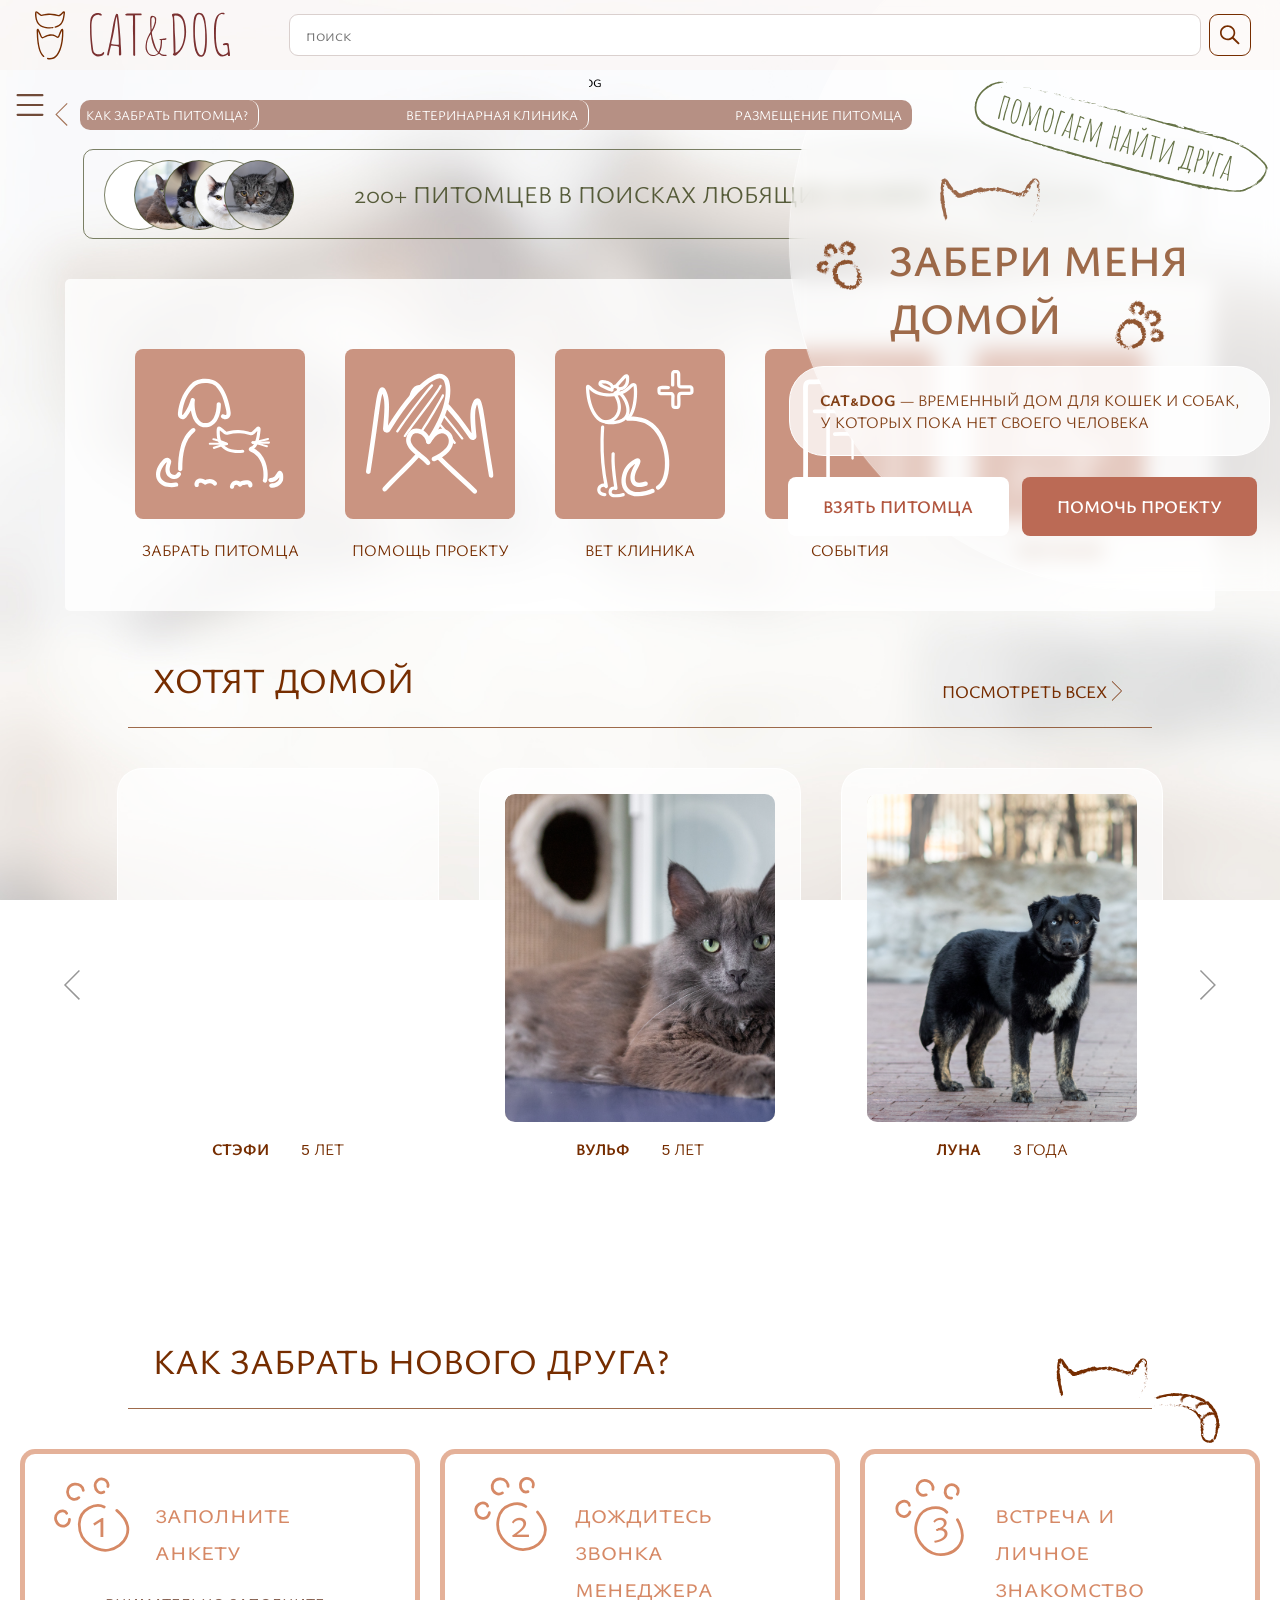
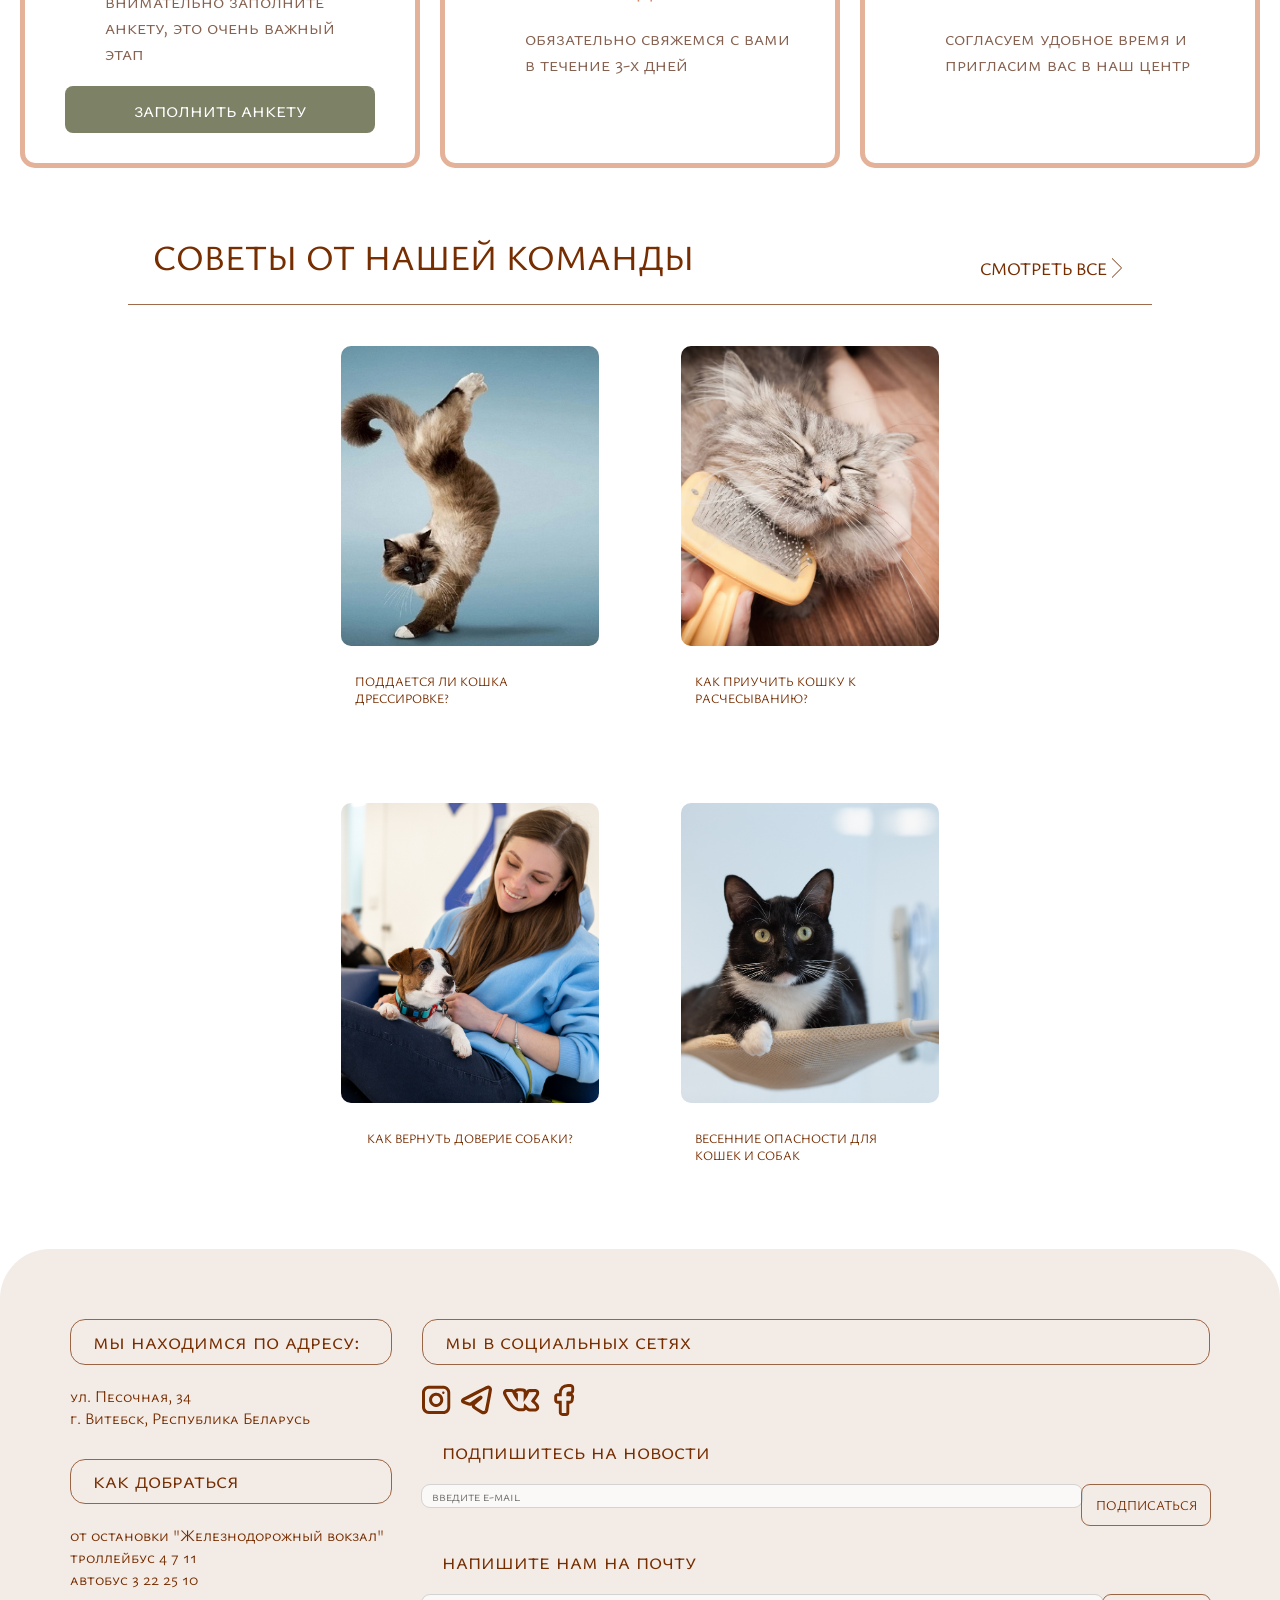
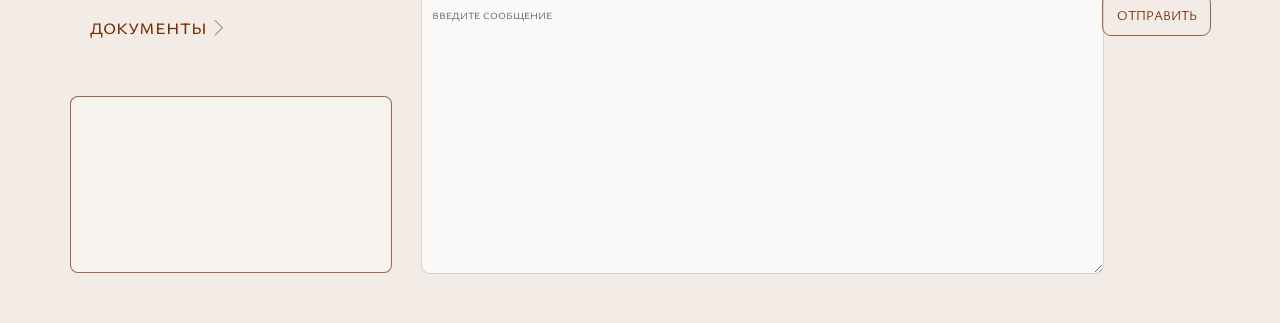
==== commit f8bd869a: "+update" ====
--- a/index.html
+++ b/index.html
@@ -131,7 +131,7 @@
         
 <!---------------------------------------------------------------------------reference-->
                 <div class="info-block-refs">
-                    <div class="text-info-block-ref"><a id="hidden-ref" href="animal_shelter_all_pets.html"> посмотреть всех</a> </div>
+                    <div class="text-info-block-ref"><a id="hidden-ref" href="animal_shelter_all_pets.html">посмотреть всех</a> </div>
                     <div class="arrow-info-block-ref"><custom-icon name="arrow-right"></custom-icon></div> 
                 </div>  
                  </div>
@@ -174,7 +174,7 @@
                 </div>
                 <div class="illustration-caption">события</div>                
                 <div class="small-version-text hidden-small-version-text" id="events-small-version"></div>
-                <div class="small-version-ref hidden-small-version-text"></div>
+                <div class="small-version-ref hidden-small-version-text"><a class="small-version-ref-a"></a></div>
             </div>
             <div class="illustration-container">
                 <div class="picture-title-cont">
@@ -183,7 +183,7 @@
                 </div>
                 <div class="illustration-caption">обучение</div>              
                 <div class="small-version-text hidden-small-version-text" id="school-small-version"></div>
-                <div class="small-version-ref hidden-small-version-text"></div>
+                <div class="small-version-ref hidden-small-version-text"><a class="small-version-ref-a"></a></div>
             </div> 
                      
         </div>
--- a/styles/animal_shelter_header_footer_style.css
+++ b/styles/animal_shelter_header_footer_style.css
@@ -36,27 +36,38 @@
     z-index: -1;    
 }
 
+select {     
+    background-image: url('../images/arrow.svg');
+    background-repeat: no-repeat;
+    background-position: right 1rem center;
+    background-size: 1em;
+}
+
 select, input[type="text"], textarea { 
     appearance: none; 
     padding: 0.5em;
     border: none;
-    outline: solid 1px gray;
     color: gray;
     border-radius: 10px;
+    outline: solid 1px lightgray;
+    height: 1.7em;
+   
   }
 
-
-select {     
-    background-image: url('../arrow.svg');
-    background-repeat: no-repeat;
-    background-position: right 1rem center;
-    background-size: 1em;
-}
- 
 
 select:focus, input[type="text"]:focus {
     cursor: pointer;
-    outline-color: gray;  
+    border: none;
+    outline-color: rgb(153, 153, 153);
+   
+     
+}
+
+select:active, input[type="text"]:active {
+    cursor: pointer;
+    border: none;
+    outline-color: rgb(153, 153, 153);
+     
 }
 
 /*------------------------------------------------------------header*/
@@ -86,7 +97,6 @@
     left: 80px;
     background-color:  rgb(182, 144, 132);
      /*background-color:  rgb(69, 83, 35);*/
-   
     border-radius: 10px;
     z-index: 3;
 }
@@ -551,6 +561,13 @@
 
 @media all and (max-width: 550px) {
 
+    footer {
+    
+    padding: 30px;
+    padding-top: 50px;
+   
+}
+
     div.mail-message {
         flex-direction: column;
         gap: 20px;
--- a/styles/animal_shelter_take_friend_chapter.css
+++ b/styles/animal_shelter_take_friend_chapter.css
@@ -22,7 +22,6 @@
     padding: 40px 40px 30px 40px;
 }
 
-
 div.take-friend-title {
     display: flex;
     font-size: 170%;
@@ -41,9 +40,6 @@
     font-size: 150%;
     align-self: start;
 }
-
-
-
 
 div#number-paw {
     width: 75px;
@@ -69,9 +65,6 @@
     color: rgba(207, 116, 74, 0.849);
 
 }
-
-
-
 
 a#fill-form-button {
     border: solid 1px rgba(70, 77, 39, 0.7);
@@ -130,7 +123,6 @@
     left: -50px;
 }
 
-
 }
 
 
--- a/styles/start-page-illustration-block-style.css
+++ b/styles/start-page-illustration-block-style.css
@@ -261,11 +261,42 @@
 
 div.small-version-ref {
     align-self: end;
+    
     margin: 30px;
     margin-right: 50px;
     font-size: 120%;
     color: #762D00;
-}
+    
+}
+
+div.small-version-ref a{
+    display: flex;
+    align-items: center;
+    gap: 3px;   
+}
+
+div.small-version-ref a:hover div:first-child{
+    border-bottom: solid 1px rgba(118, 45, 0, 0.5);
+    transition: 0.2s;
+}
+
+div.small-version-ref a>div:last-child {
+   width: 15px;
+   height: 15px;
+}
+
+
+div.small-version-ref a>div:first-child {
+   line-height: 1em;
+   border-bottom: solid 1px #762d0000;
+
+}
+
+
+div.small-version-ref.hidden-small-version-text {
+    display: none;
+}
+
 
 div.small-version-title {
     font-size: 110%;
--- a/styles/chapter_title_style.css
+++ b/styles/chapter_title_style.css
@@ -175,11 +175,9 @@
 
 @media all and (max-width: 450px) {
    
-div#take-friend-cat {
-    transform: scale(0.65);
-   
-    
-}
+    div#take-friend-cat {
+        transform: scale(0.65);
+    }
     
 
 }
@@ -187,11 +185,9 @@
 
 @media all and (max-width: 420px) {
    
-div#take-friend-cat {
-   display: none;
-   
-    
-}
+    div#take-friend-cat {
+        display: none;
+    }
 
 }
 
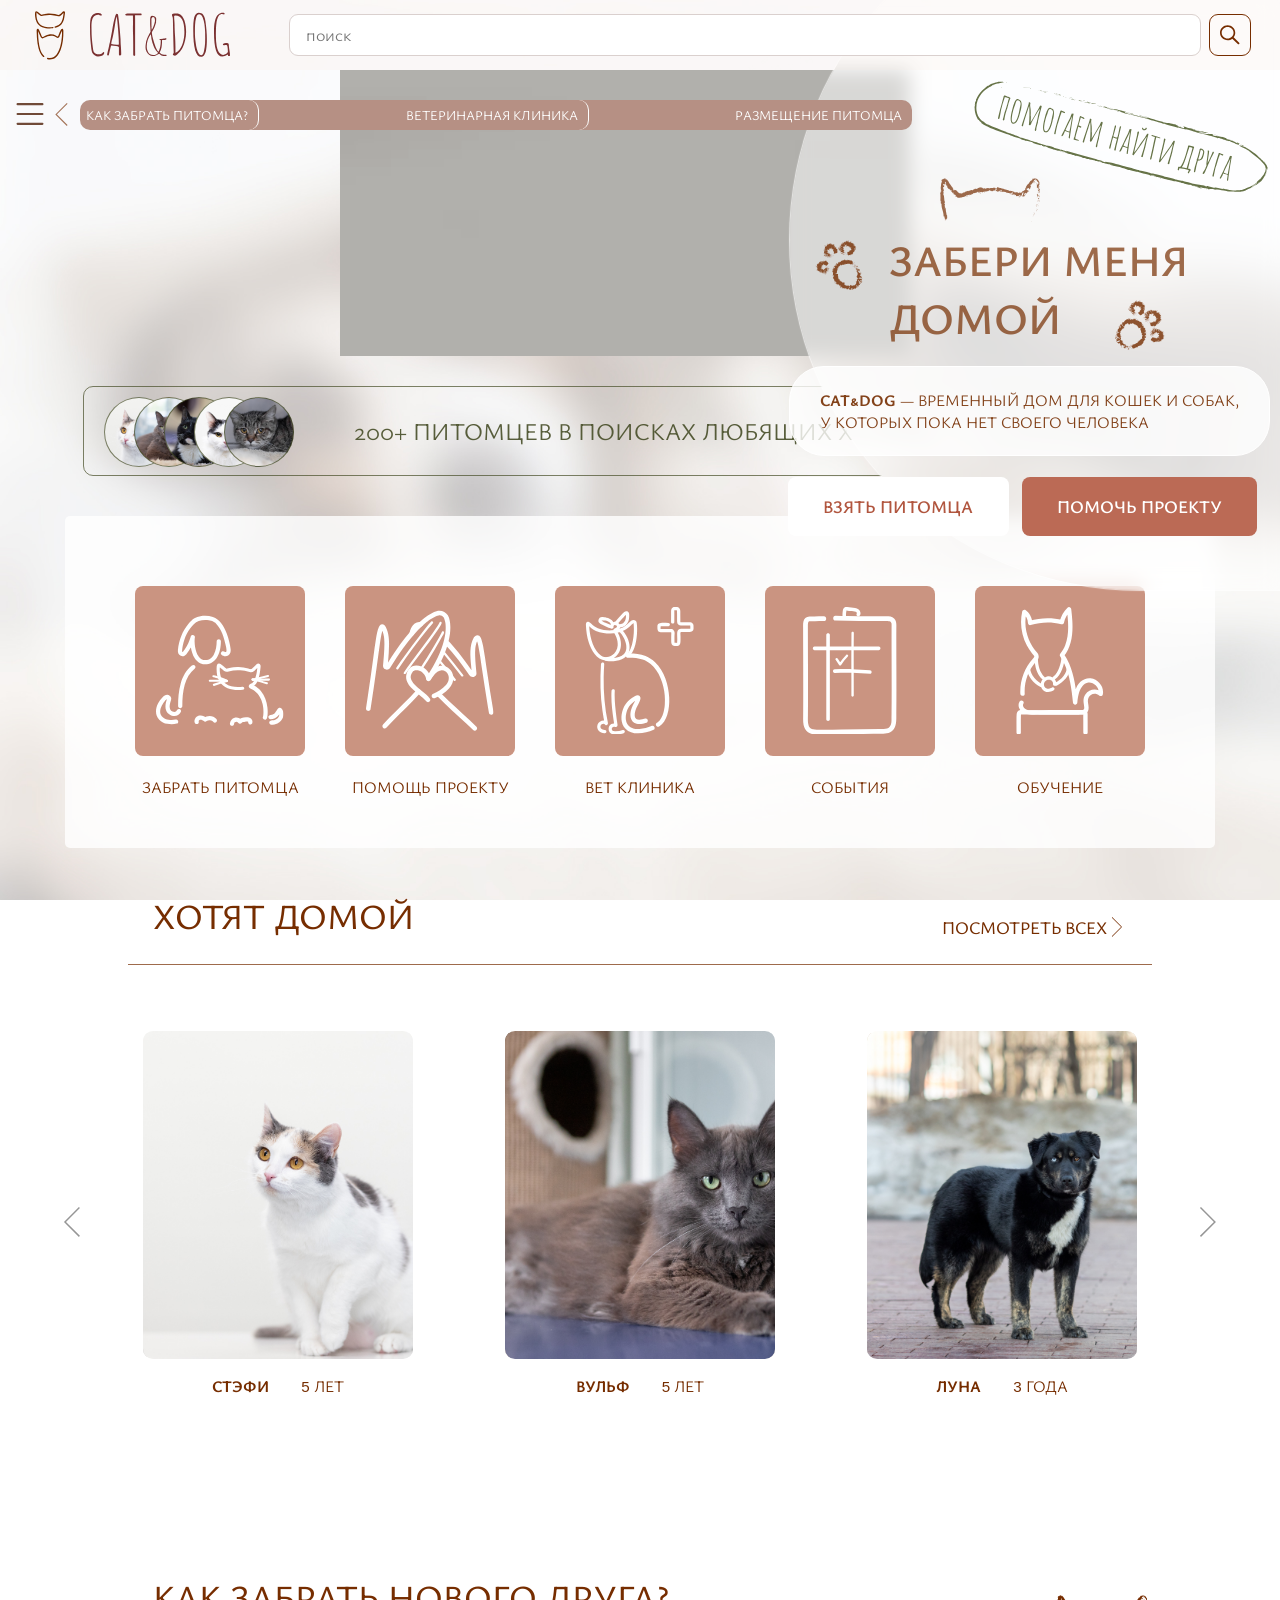
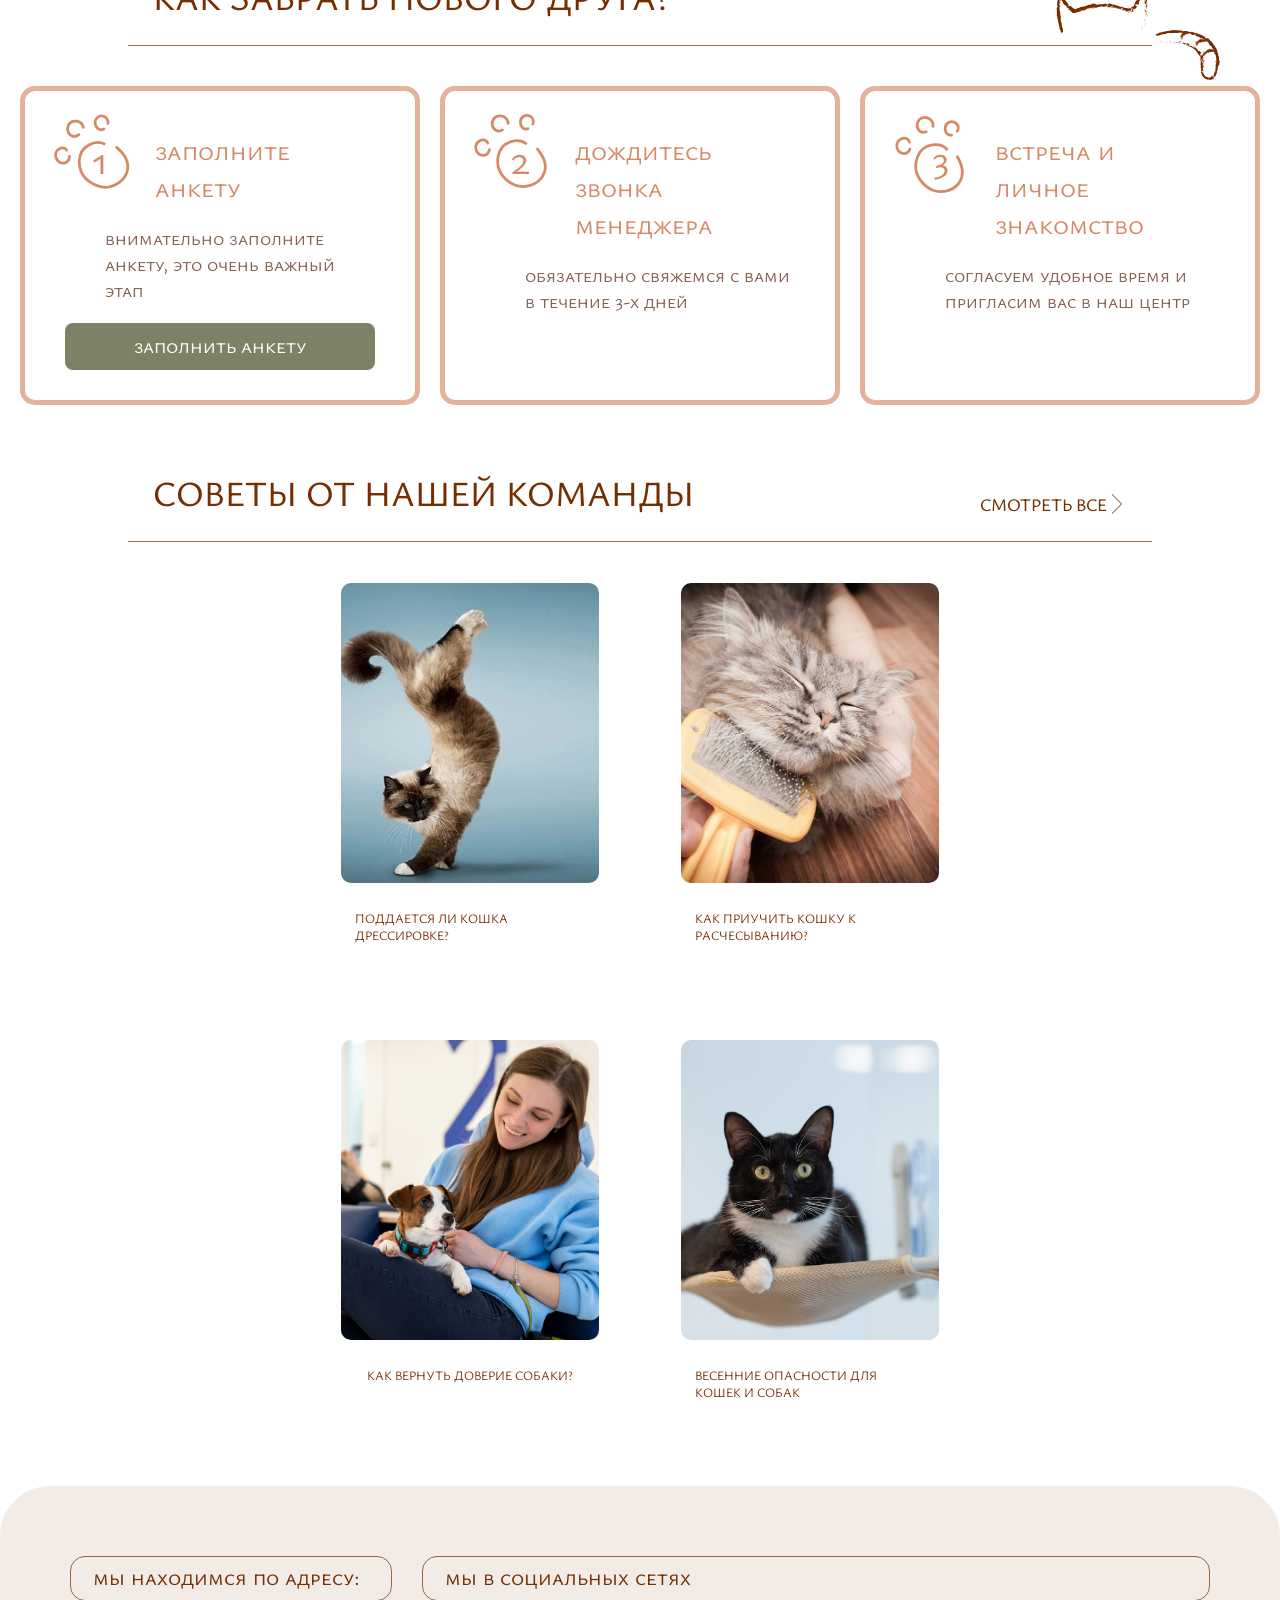
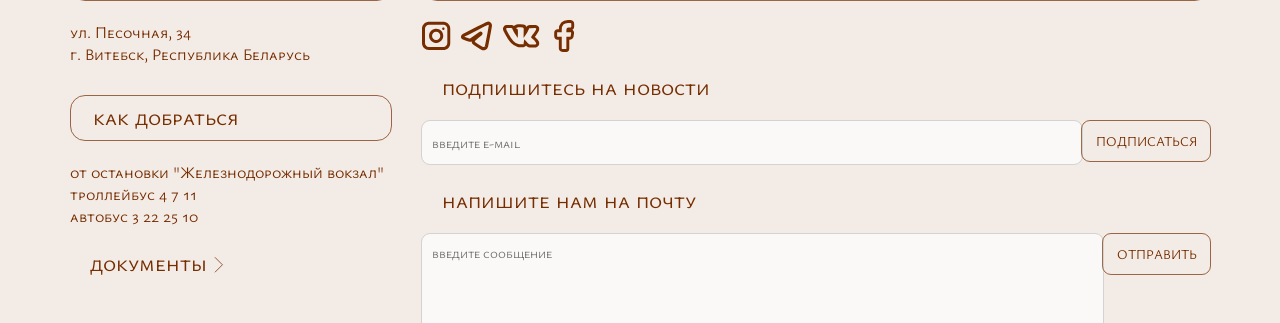
==== commit bbd7118d: "+button" ====
--- a/index.html
+++ b/index.html
@@ -291,7 +291,7 @@
     </div>
 
     </div> <!--/main-->
-
+<button class="slider-buttons" id="scroll-top-button"><div><custom-icon name="arrow-top"></custom-icon></div></button>
     <custom-footer></custom-footer>
 
     <script src="script/component/illustration_sprite.js"></script>
@@ -314,6 +314,8 @@
 
     <script src="script/menu_script.js"></script>
     <script src="script/main_page_buttons_replace_script.js"></script>
+    <script src="script/scrollTop.js"></script>
+
     
 </body>
 </html>
--- a/styles/animal_shelter_start_page_style.css
+++ b/styles/animal_shelter_start_page_style.css
@@ -45,7 +45,7 @@
 
 #main-background {
     max-width: 1572px;
-    aspect-ratio: 2.5/1;
+    aspect-ratio: 2.5/1;   
     overflow: hidden; 
         
 }
@@ -80,28 +80,21 @@
 
 
 
+
+
+
 /*-----------------------------------------------------media*/
 
 @media all and (max-width: 1800px) {
 
-     #main-background {    
-   
-    margin-left: 80px;
-    }
-      
-    
-
-}
-
-
+    #main-background {
+        margin-left: 80px;
+    }
+}
 
 
 @media all and (max-width: 1700px) {
 
-     #main-background {    
-   
-    
-    }
       
     #main-background img{ 
         width: 105%;
@@ -122,10 +115,9 @@
 
 @media all and (max-width: 1550px) {
 
-     #main-background {
+    #main-background {
         aspect-ratio: 2.5/1;    
-   margin-left: 0;
-    
+        margin-left: 0;    
     }
       
     #main-background img{ 
@@ -145,19 +137,16 @@
 }
 
 
-
 @media all and (max-width: 1500px) {
 
     #main-background {    
-    aspect-ratio: 2.1/1;
-     margin-left: 0;
-   
+        aspect-ratio: 2.1/1;
+        margin-left: 0;   
     }
         
     #main-background img{  
         width: 110%;
-       transform: translate(-90px, 0px);
-      
+        transform: translate(-90px, 0px);
     }
 
 }
@@ -166,19 +155,15 @@
 
 @media all and (max-width: 1300px) {
 
-
     #main-background img{  
-        width: 110%;
-      
-    }
-
+        width: 110%;      
+    }
     
     #main-background { 
         background-size: 120%;
        /* background-position: -150px 40px;*/
     }
  
-
     button.buttons-main-image#left-button, button.buttons-main-image#right-button {
         display: none;
     }
@@ -205,6 +190,14 @@
 
     header.sub-header {
         display: none;
+    }
+
+    div.circle button.slider-buttons.previous-page {
+      
+        background-color: rgba(255, 255, 255, 0.5);
+        margin-top: 5px;
+        margin-left: 5px;
+
     }
            
 }
--- a/styles/animal_shelter_header_footer_style.css
+++ b/styles/animal_shelter_header_footer_style.css
@@ -51,7 +51,11 @@
     border-radius: 10px;
     outline: solid 1px lightgray;
     height: 1.7em;
-   
+    box-sizing: content-box;
+  }
+
+  textarea {
+    box-sizing: border-box;
   }
 
 
@@ -59,8 +63,6 @@
     cursor: pointer;
     border: none;
     outline-color: rgb(153, 153, 153);
-   
-     
 }
 
 select:active, input[type="text"]:active {
@@ -156,10 +158,9 @@
 }
 
 button.sub-header-buttons {
-   box-sizing: border-box;
-
-  border: none;
-   border-right:solid 1px white;;
+    box-sizing: border-box;
+    border: none;
+    border-right:solid 1px white;;
     border-top-right-radius: 10px;
     border-bottom-right-radius: 10px;
     background: none;
@@ -200,6 +201,7 @@
 }
 
 input[type="text"].search {
+    box-sizing: border-box;
     font-size: 100%;
     height: 2.5em;
     padding: 1em;
--- a/styles/animal_shelter_menu_style.css
+++ b/styles/animal_shelter_menu_style.css
@@ -11,7 +11,7 @@
 
 div.left-buttons-block {
     position: absolute;    
-    top: 80px;
+    top: 89px;
     left: 10px;
     z-index: 3;
 }
--- a/styles/animal_shelter_buttons_style.css
+++ b/styles/animal_shelter_buttons_style.css
@@ -70,12 +70,11 @@
 
 
 button.slider-buttons.previous-page {
-   
     background: none;
-   position: absolute;
+    position: absolute;
     z-index: 20;
- left: 40px;
-  top: 93px;
+    left: 40px;
+    top: 93px;
 }
 
 button.slider-buttons.previous-page div {
@@ -85,19 +84,26 @@
 }
 
 
+button#scroll-top-button {
+    position: fixed;
+    bottom: 20px;
+    right: 30px;
+    display: none;
+    z-index: 90;
+}
+
 @media all and (max-width:1000px) {
 
-div.circle {
+    div.circle {
         flex-direction: column;
     }
-button.slider-buttons.previous-page {
-  pointer-events: auto;
-  position: static;
-    
-}
 
+    button.slider-buttons.previous-page {
+        pointer-events: auto;
+        position: static;
+       
 
-    
+    }
 
 
 }
--- a/styles/start_page_pet_miniatures_style.css
+++ b/styles/start_page_pet_miniatures_style.css
@@ -61,7 +61,7 @@
 }
 
 div.pet-miniature.mini1 {
-    background-image: url('../images/stefy/2.jpg');
+    background-image: url('../images/cat2/2.jpg');
     background-size: 150%;
     background-position: -20px;    
 }
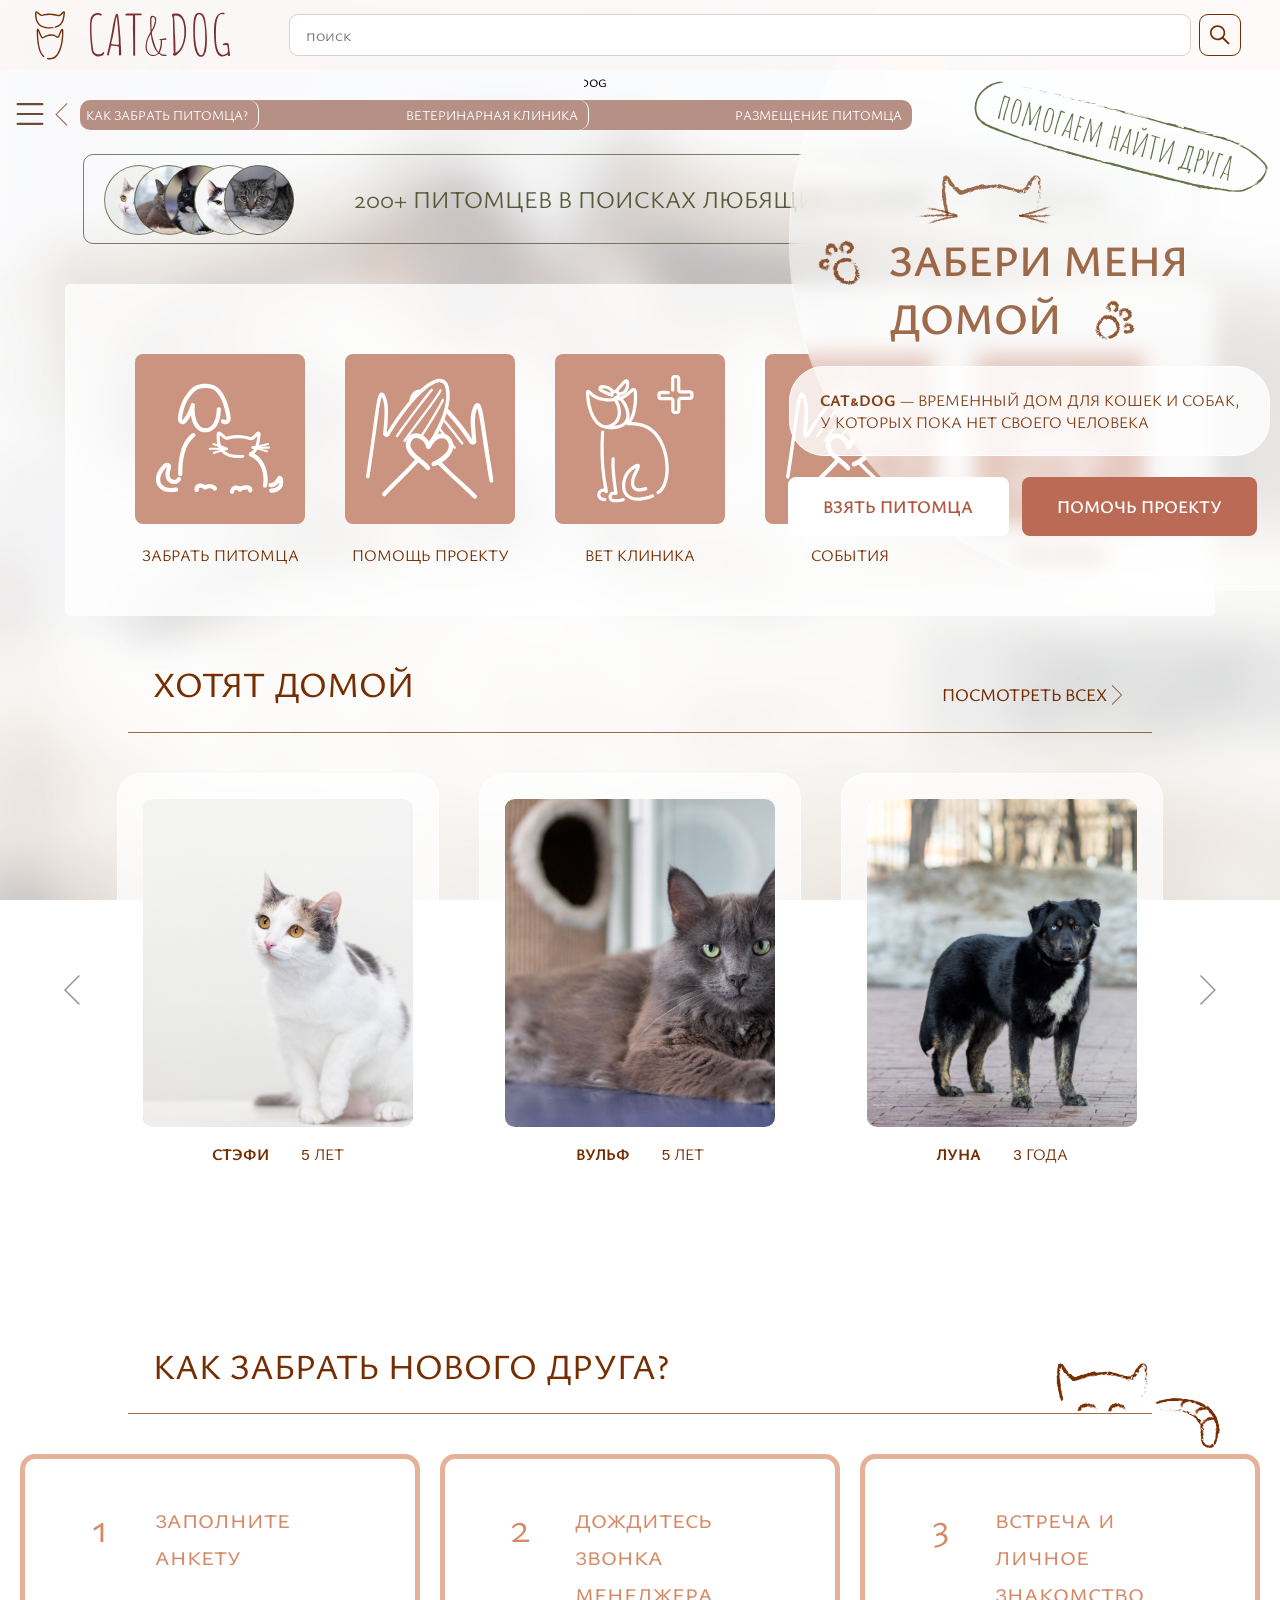
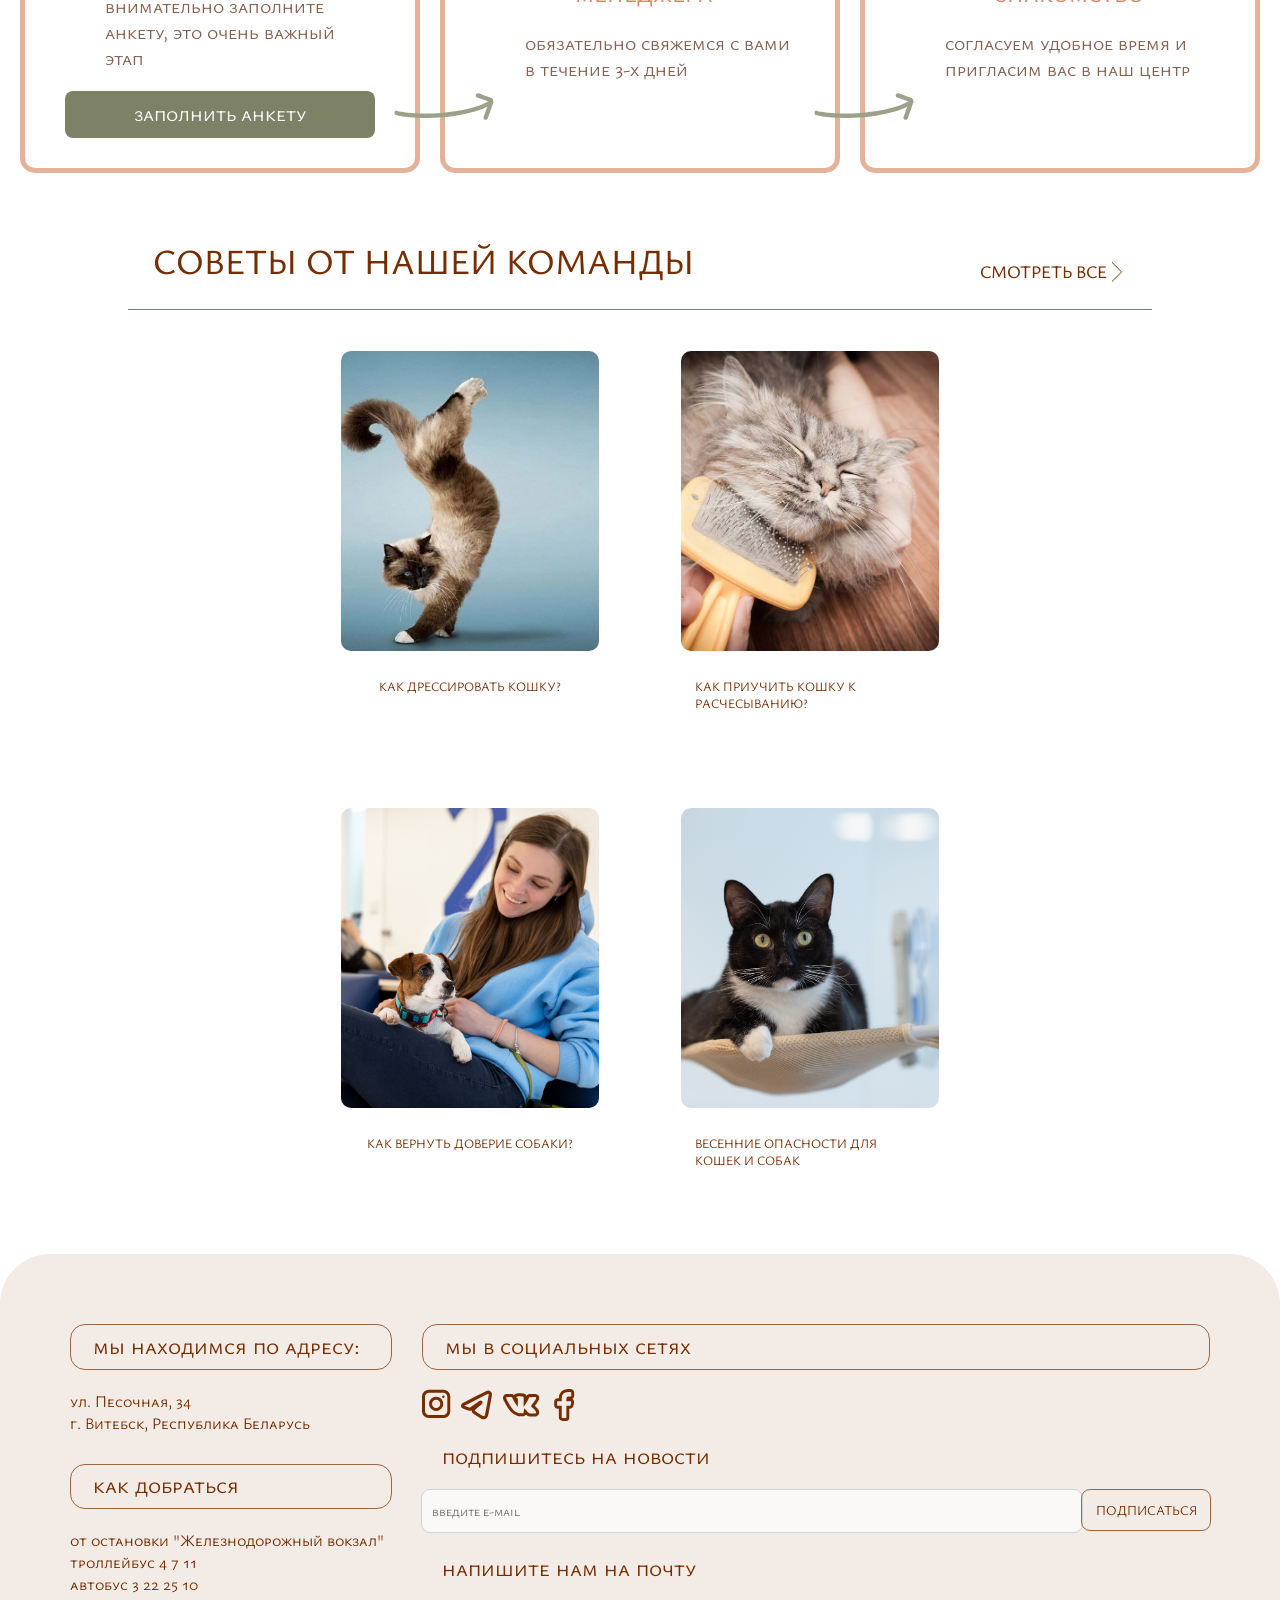
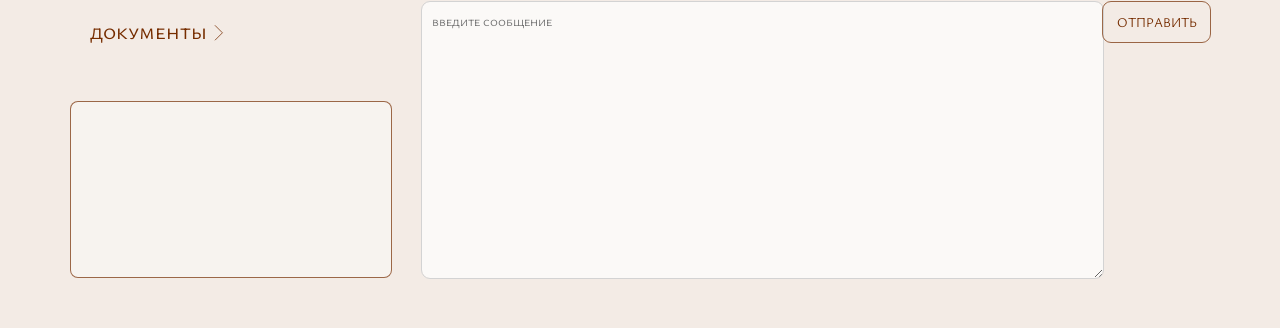
==== commit c846085a: "update" ====
--- a/index.html
+++ b/index.html
@@ -43,7 +43,7 @@
                         домой</div>
                     <div id="text-buttons-block">
                         <div id="cat-paw-block">
-                        <div class="logo-image-cat"><custom-illustration class="image" name="logo-image-1"></custom-illustration></div>
+                        <div class="logo-image-cat"><custom-illustration class="image" name="cat_with_mustache"></custom-illustration></div>
                         <div class="logo-image-paw-right"><custom-illustration class="image" name="cat-paw-2"></custom-illustration></div>
                         </div>
                         <div class="main-text">
@@ -66,7 +66,7 @@
 
             <picture id="main-background">
                 <source srcset="images/cat_vertical.webp" media="(max-width: 700px)">
-                <img src="images/dog_and_cat.jpg" alt="cat and dog" title="cat_and_dog">           
+                <img src="images/dog_and_cat.jpg" width="4656" height="3104" alt="cat_and_dog" title="cat_and_dog">           
             </picture>            <!--фоновое изображение-->
 
         </div>
@@ -193,8 +193,8 @@
 
         <div class="title">хотят домой  
             <div class="see-all-ref">
-                <div class="text-see-all-ref"><a href="animal_shelter_all_pets.html">посмотреть всех</a></div>
-                <div id="arrow-see-all-ref"> <custom-icon name="arrow-right"></custom-icon></div> 
+                <div class="text-see-all-ref"><a href="animal_shelter_all_pets.html">посмотреть всех<div id="arrow-see-all-ref"> <custom-icon name="arrow-right"></custom-icon></a></div>
+                </div> 
             </div>   
         </div>
         
@@ -217,6 +217,8 @@
         <div id="take-friend-cat"> 
             <div class="take-friend-img"><custom-illustration name="logo-image-1"></custom-illustration></div>
             <div class="take-friend-img cat-tail"><custom-illustration name="cat-tail"></custom-illustration></div>
+            <div class="take-friend-img cat-paws"><custom-illustration name="cat-paws"></custom-illustration></div>
+
         </div>  
     </div>
 
@@ -228,7 +230,11 @@
                 </div><div>заполните анкету</div></div>
             <div class="take-friend-text">внимательно заполните анкету, это очень важный этап</div>
             <a href="animal_shelter_form_take_pet.html" id="fill-form-button">заполнить анкету</a>
-        </div>
+
+            <div class="arrow-art first" ><custom-illustration name="arrow-art-1px"></custom-illustration></div>
+        </div>
+
+
         <div class="take-friend-stages">
             <div class="take-friend-title">
                 <div class="stage-number">2 <div id="number-paw"><custom-illustration name="cat-paw-2px"></custom-illustration></div>
@@ -236,7 +242,7 @@
 
             </div><div>дождитесь звонка менеджера</div></div>
             <div class="take-friend-text">обязательно свяжемся с вами в течение 3-х дней</div>
-           
+           <div class="arrow-art second"><custom-illustration name="arrow-art-1px"></custom-illustration></div>
         </div>
         <div class="take-friend-stages">
             <div class="take-friend-title">
@@ -259,34 +265,34 @@
 <!-------------------------------------------------------------------------articles-->
     <div class="articles">
         <div>
-        <a href="animal_shelter_article.html" class="article">
-            <div class="article-photo">
-                <img class="article-photo" src="images/dressirovka.jpg">  
-            </div>
-            <div class="article-caption"><div>поддается ли кошка дрессировке?</div></div>
-        </a> 
-        
-        <a href="" class="article">
-            <div class="article-photo">
-                <img class="article-photo" src="images/grooming.jpg">  
-            </div>
-            <div class="article-caption"><div>как приучить кошку к расчесыванию?</div></div>
-        </a> 
-</div>
-<div>
-        <a href="" class="article">
-            <div class="article-photo">
-                <img class="article-photo" src="images/doverie.jpg">  
-            </div>
-            <div class="article-caption"><div>как вернуть доверие собаки?</div></div>
-        </a> 
-
-        <a href="" class="article">
-            <div class="article-photo">
-                <img class="article-photo" src="images/vesennie_opasnosti.jpg">  
-            </div>
-            <div class="article-caption"><div>весенние опасности для кошек и собак</div></div>
-        </a>
+            <a href="animal_shelter_article.html" class="article">
+                <div class="article-photo">
+                    <img class="article-photo" src="images/dressirovka.jpg" width="600" height="400" alt="cat_training" title="cat_training">  
+                </div>
+                <div class="article-caption"><div>как дрессировать кошку?</div></div>
+            </a> 
+            
+            <a class="article">
+                <div class="article-photo">
+                    <img class="article-photo" src="images/grooming.jpg" width="1000" height="667" alt="grooming" title="grooming">  
+                </div>
+                <div class="article-caption"><div>как приучить кошку к расчесыванию?</div></div>
+            </a> 
+        </div>
+        <div>
+            <a class="article">
+                <div class="article-photo">
+                    <img class="article-photo" src="images/doverie.jpg" width="1279" height="853" alt="dog_trust" title="dog_trust">  
+                </div>
+                <div class="article-caption"><div>как вернуть доверие собаки?</div></div>
+            </a> 
+
+            <a class="article">
+                <div class="article-photo">
+                    <img class="article-photo" src="images/vesennie_opasnosti.jpg" width="1279" height="853" alt="spring_danger" title="spring_danger">  
+                </div>
+                <div class="article-caption"><div>весенние опасности для кошек и собак</div></div>
+            </a>
         </div>
     </div>
 
--- a/styles/animal_shelter_start_page_style.css
+++ b/styles/animal_shelter_start_page_style.css
@@ -51,7 +51,8 @@
 }
 
 #main-background img{     
-      width: 100%;     
+      width: 100%;
+      height: auto;     
 }
 
 input.main-buttons {
--- a/styles/animal_shelter_header_footer_style.css
+++ b/styles/animal_shelter_header_footer_style.css
@@ -86,6 +86,7 @@
     display: flex;
     justify-content: space-between;
     align-items: center;
+
 }
 
 
@@ -146,7 +147,8 @@
     display: flex;
     gap: 10px;
     align-items: center;
-    flex: auto;    
+    flex: auto;
+    margin-right: 10px;    
 }
 
 div#search-small-version {
@@ -507,15 +509,17 @@
 
 @media all and (max-width: 1000px) {  /*----------------------------1000*/
 
-
     header {
         height: 50px;
     }
-
-   
-
+  
     #back {
        background-size: 160%;
+    }
+
+        div#main-first-block {
+       
+        margin-top: 5px;
     }
 
     div.logo-sign-block {
@@ -563,12 +567,11 @@
 
 @media all and (max-width: 550px) {
 
-    footer {
-    
-    padding: 30px;
-    padding-top: 50px;
-   
-}
+    footer {    
+        padding: 30px;
+        padding-top: 50px;
+    
+    }
 
     div.mail-message {
         flex-direction: column;
@@ -584,6 +587,14 @@
         margin: 0;
         width:100%;
     }
+
+    div.logo-sign-block {
+    
+    margin-left: 10px;
+}
+
+
+
 }
 
 @media all and (max-width: 470px) {
--- a/styles/animal_shelter_take_friend_chapter.css
+++ b/styles/animal_shelter_take_friend_chapter.css
@@ -8,6 +8,7 @@
 }
 
 div.take-friend-stages {
+    position: relative;
     flex: 300px 1 0;
     display: flex;
     flex-direction: column;
@@ -92,9 +93,62 @@
     padding-left: 40px;
 }
 
+
+div.arrow-art {
+    position: absolute;
+    width: 100px;
+    height: 50px;
+   right: -80px;
+   bottom: 30px;
+   z-index: 20;
+   transform: rotate(-10deg);
+}
+
+div.arrow-art custom-illustration {
+    color: rgb(157, 161, 138);
+}
+
+
 @media all and (max-width:1200px) {
     div#take-friend {
     flex-wrap: wrap;    
+}
+
+}
+
+
+@media all and (max-width:1054px) {
+    div.take-friend-stages {
+   flex-wrap: wrap;
+
+}
+div.arrow-art.second {
+    width: 100px;
+    height: 50px;
+    right: 50px;
+    bottom: -50px;
+    z-index: 20;
+    
+    transform: rotate(100deg) scaleY(-1) scale(0.9);
+   
+              
+}
+
+}
+
+@media all and (max-width:700px) {
+
+div.take-friend-stages {
+   flex-wrap: wrap;
+}
+
+div.arrow-art.first {
+    width: 100px;
+    height: 50px;
+    right: 40px;
+    bottom: -50px;
+    z-index: 20;
+    transform: rotate(100deg) scaleY(-1) scale(0.8);
 }
 
 }
@@ -103,7 +157,6 @@
     div.take-friend-stages {
     flex: auto 1 1;    
     padding: 40px 40px 40px 40px;
-   
 }
 
 div.take-friend-title {    
--- a/styles/start_page_decorative_logo_circle_style.css
+++ b/styles/start_page_decorative_logo_circle_style.css
@@ -51,9 +51,11 @@
 div.logo-image-cat {
     position: absolute;
     right: 300px;
-    top: -60px;
-    width: 100px;
-    height: 50px;
+    top: -50px;
+   /* width: 100px;
+    height: 50px;*/
+    width: 170px;
+    height: 55px;
 }
 
 div.logo-image-paw-left {
@@ -78,8 +80,8 @@
 
 
 div.logo-image-paw-right {
-   position: absolute;
-    right: 150px;
+    position: absolute;
+    right: 175px;
     top: 100px;
     width: 90px;
     aspect-ratio: 100/50;
@@ -229,6 +231,12 @@
         right: -30px;   
     }
 
+    div.logo-image-paw-right {
+   
+    right: 195px;
+    top: 85px;
+    }
+
     div.logo-image-paw-left {    
         right: 350px;
         top: 10px;
@@ -354,9 +362,9 @@
 
 
     div.logo-image-cat {       
-        right: 280px;
+        right: 250px;
         top: -45px;
-        width: 100px;
+        width: 170px;
         height: 50px;
     }
 
@@ -365,13 +373,13 @@
         right: 320px;
         top: 10px;
         width: 100px;
-        height: 50px;
+        height: 45px;
     }
 
     div.logo-image-paw-right {    
-        right: 130px;
+        right: 165px;
         top: 80px;
-        width: 100px;
+        width: 80px;
         aspect-ratio: 100/50;
     }
 
@@ -409,9 +417,9 @@
     }
 
     div.logo-image-paw-right {    
-        right: 130px;
-        top: 80px;
-        width: 90px;
+        right: 140px;
+        top: 75px;
+        width: 85px;
         aspect-ratio: 100/50;
     }
 
@@ -481,6 +489,7 @@
 
     div#text-buttons-block {
         display: flex;
+        flex: 1;
         flex-direction: column;
         justify-content: space-between;
     }
@@ -516,8 +525,7 @@
 
     div.logo-image-cat {
         position: static;        
-        width: 100px;
-        height: 50px;
+       
     }
 
     div.logo-image-paw-left {
@@ -530,9 +538,9 @@
     div.logo-image-paw-right {
         position: relative;   
         right: 0px;
-        top: 15px;
+        top: 25px;
         width: 90px;
-        height: 45px;
+        height: 43px;
         aspect-ratio: 100/50;  
     }
 
@@ -570,8 +578,8 @@
 
     #find-friend-img {   
         top: 15px;
-        right: 40px;
-       
+        right: 20px;
+       width: 280px;
     }
 
     div.main-text { 
@@ -621,7 +629,7 @@
 @media all and (max-width: 830px) { 
     
     div#logo-text {  
-        flex: 270px 0 1;
+        flex: 0.4 ;
         font-size: 270%;
         padding: 20px;
         padding-right: 0;   
@@ -633,25 +641,23 @@
         font-size: 100%;
     }
 
-    div.logo-image-cat {            
-        right: 380px;
-        top: 0px;
-        width: 100px;
-        height: 50px;
+    div.logo-image-cat { 
+       margin-bottom: 15px;
+        
     }
 
     div.logo-image-paw-left {    
         right: 605px;
         top: 90px;
         width: 40px;
-        height: 50px;
+        height: 37px;
         margin-left: 20px;   
     }
 
     div.logo-image-paw-right {    
-        right: 0px;
-        top: 15px;
-        width: 40px;
+        right: 7px;
+        top: 20px;
+        width: 35px;
         margin-left: 20px;
     }
 
@@ -699,7 +705,7 @@
 @media all and (max-width: 550px) {
 
         div#logo-text {    
-        flex: 270px 0 1;
+       
         font-size: 230%;
         padding: 20px;
         padding-right: 0;   
--- a/styles/start-page-illustration-block-style.css
+++ b/styles/start-page-illustration-block-style.css
@@ -200,8 +200,6 @@
     justify-content: center;
     width: 75%;
     height: 75%;
-     
-    
 }
 
 custom-illustration {
@@ -212,7 +210,7 @@
     color: rgb(118, 45, 0);
 }
 
-
+@media(hover: hover) {
 div.illustration:hover {
     cursor: pointer;
     background-color: rgb(229, 202, 192);
@@ -220,7 +218,7 @@
     transform: scale(1.05);
     transition: 0.2s;
 }
-
+}
 div.illustration.cheked2 {
     
    background: none;  
@@ -532,96 +530,95 @@
 
 @media all and (max-width:700px) {
 
-div#hidden-info-block-container {
-    display: none;  
-}
-
-div.illustration {
-    flex: 110px 0 0;
-    box-sizing: border-box;   
-    height: 130px;
-    margin: 0;
-    margin-left: 40px;
-    pointer-events: none;
-    background: none;  
-    transition: 0.3s;
-}
-   
-div.illustrated-menu-block {   
-    width: 100%;
-    box-sizing: border-box;
-}
-
-
-div#illustrated-menu{   
-    box-sizing: border-box;
-    flex-direction: column;
-    width: 100%;
-    padding: 30px;
-    transition: 0.2s;
-   
-}
-
- div.illustration-container {
-    box-sizing: border-box;
-    width: 100%;
-    background-color: #CA9481;
-    flex-direction: row;
-    
-    align-items: center;
-    justify-content: start;
-    border-radius: 8px;
-    transition: 0.1s;
-    margin-bottom: 20px;    
-}
-
-
-div.illustration-container:hover {
-    cursor: pointer;
-    background-color: rgb(229, 202, 192);
-    box-shadow: 1px 1px 10px 2px rgba(229, 202, 192, 0.5);
-    transform: scale(1.01);
-    transition: 0.2s;
-}
-
-
-
-div.illustration-container.checked-small {    
-    background-color: rgb(255, 255, 255);
-    height: auto;
-    flex-direction: column;
-    
-}
-
-div.illustration-container.checked-small div.picture-title-cont {    
-    width: 100%;
-    
-}
-
-div.illustration-container.checked-small div.small-version-title {    
-    width: 100%;
-    text-align: center;
-    
-}
-
-div.illustration-container.checked-small div.illustration {    
-    flex: 110px 0 0;
-    
-}
-
-
-
-div.illustration-container.checked-small:hover {
-    box-shadow: none;
-    transform: none;
-}
-
-div.illustration-caption {
-    color: white;
-    font-size: 100%;
-    font-weight: 500;
-    flex: auto;
-}
+    div#hidden-info-block-container {
+        display: none;  
+    }
+
+    div.illustration {
+        flex: 110px 0 0;
+        box-sizing: border-box;   
+        height: 130px;
+        margin: 0;
+        margin-left: 40px;
+        pointer-events: none;
+        background: none;  
+        transition: 0.3s;
+    }
+    
+    div.illustrated-menu-block {   
+        width: 100%;
+        box-sizing: border-box;
+    }
+
+
+    div#illustrated-menu{   
+        box-sizing: border-box;
+        flex-direction: column;
+        width: 100%;
+        padding: 30px;
+        transition: 0.2s;
+    
+    }
+
+    div.illustration-container {
+        box-sizing: border-box;
+        width: 100%;
+        background-color: #CA9481;
+        flex-direction: row;
+        align-items: center;
+        justify-content: start;
+        border-radius: 8px;
+        transition: 0.1s;
+        margin-bottom: 20px;    
+    }
+
+@media (hover: hover) {
+    div.illustration-container:hover {
+        cursor: pointer;
+        background-color: rgb(229, 202, 192);
+        box-shadow: 1px 1px 10px 2px rgba(229, 202, 192, 0.5);
+        transform: scale(1.01);
+        transition: 0.2s;
+    }
+
+}
+
+    div.illustration-container.checked-small {    
+        background-color: rgb(255, 255, 255);
+        height: auto;
+        flex-direction: column;
+        
+    }
+
+    div.illustration-container.checked-small div.picture-title-cont {    
+        width: 100%;
+        
+    }
+
+    div.illustration-container.checked-small div.small-version-title {    
+        width: 100%;
+        text-align: center;
+        
+    }
+
+    div.illustration-container.checked-small div.illustration {    
+        flex: 110px 0 0;
+        
+    }
+
+
+
+    div.illustration-container.checked-small:hover {
+        box-shadow: none;
+        transform: none;
+    }
+
+    div.illustration-caption {
+        color: white;
+        font-size: 100%;
+        font-weight: 500;
+        flex: auto;
+    }
 
 }
 
@@ -637,13 +634,9 @@
    div.small-version-title {
     font-size: 115%;
     margin-left: 10px;
-  
-   
-  
-}
-
-div.illustration-container {      
-      
+}
+
+div.illustration-container { 
        gap: 30px;        
     }
 }
@@ -652,10 +645,14 @@
 
    div.illustration-container {      
        font-size: 80%;
-       gap: 10px;        
-    }
-}
-
+       gap: 0px;        
+    }
+
+    div.illustration {
+        margin-left: 20px;
+    }
+
+}
 
 
 
--- a/styles/chapter_title_style.css
+++ b/styles/chapter_title_style.css
@@ -23,8 +23,22 @@
     align-self: end;  
 }
 
+div.text-see-all-ref {
+    display: flex;
+    align-items: center;    
+   
+}
+
+div.text-see-all-ref:hover a {
+    border-bottom: solid 1px rgb(118, 45, 0, 0.7);
+      
+   
+}
+
 div.see-all-ref a {
-    text-decoration: none;     
+    text-decoration: none;
+    border-bottom: solid 1px rgb(118, 45, 0, 0);
+     transition: 0.1s;       
 }
 
 div.see-all-ref a:visited {
@@ -73,47 +87,29 @@
     bottom: -35px;
 }
 
-@media all and (max-width: 1700px) {
-      
-   
-
-}
-
-
-@media all and (max-width: 1500px) {
-
-   
-
+div.take-friend-img.cat-paws {
+    width: 50px;
+    height: 50px;
+    right: 25px;
+    bottom: -20px;
 }
 
 
 
-@media all and (max-width: 1300px) {
+@media all and (max-width: 1000px) {/*-------------------------------------------*/
 
-
-
-}
-
-
-@media all and (max-width: 1000px) {/*-------------------------------------------*/
-div.title {
-    font-size: 200%;
-    padding: 0.5em;
-   
-}
-    
-           
+    div.title {
+        font-size: 200%;
+        padding: 0.5em;
+    } 
 }
 
 
 @media all and (max-width: 900px) {/*-------------------------------------------*/
-div.title {
-    font-size: 180%;
-    
-   
-}
-    
-           
+
+    div.title {
+        font-size: 180%;
+    }
 }
 
 
@@ -124,13 +120,10 @@
     }
 
     div#take-friend-cat {
-    position: absolute;
-    bottom: 0px;
-    right: 20px;
-}
-
-
-    
+        position: absolute;
+        bottom: 0px;
+        right: 20px;
+    }
 }
 
 
@@ -141,34 +134,33 @@
     }
 
     div#take-friend-cat {
-    transform: scale(0.9);
-}
+        transform: scale(0.9);
+    }
 
-
-    
 }
 
 
 @media all and (max-width: 600px) {
 
-   div.title {
+    div.title {
         font-size: 110%;    
     }
     
 }
 
-
 @media all and (max-width: 500px) {
 
- div.title {
+    div.title {
         font-size: 100%;    
     }
-div.see-all-ref div:first-child {
-    display: none;
-}
-   div#take-friend-cat {
-    transform: scale(0.8);
-}
+
+    div.see-all-ref div:first-child {
+        display: none;
+    }
+
+    div#take-friend-cat {
+        transform: scale(0.8);
+    }
 
 }
 
--- a/styles/animal_shelter_articles_start_page.css
+++ b/styles/animal_shelter_articles_start_page.css
@@ -12,13 +12,12 @@
     display: flex;
     gap: 40px;
     flex-wrap: nowrap;
-
 }
 
 
 a.article {    
     display: inline-block;
-   width: 300px;
+    width: 300px;
     aspect-ratio:300/417 ;
     box-sizing: border-box;
     background-color: rgb(255, 255, 255, 0.3);
@@ -70,18 +69,11 @@
 
 
 @media all and (max-width: 750px) {
-
-    a.article {     
-       /* flex: 300px 0 0; */   
+  
+    div.articles>div {        
+        justify-content: center;
+        flex-wrap: wrap;
     }
-
-
-    div.articles>div {    
-    
-    justify-content: center;
-    flex-wrap: wrap;
-
-}
 
 }
 
@@ -92,7 +84,6 @@
         width: 100%;    
     }
 
-
     div.articles>div {
         justify-content: center;
         flex-wrap: wrap;
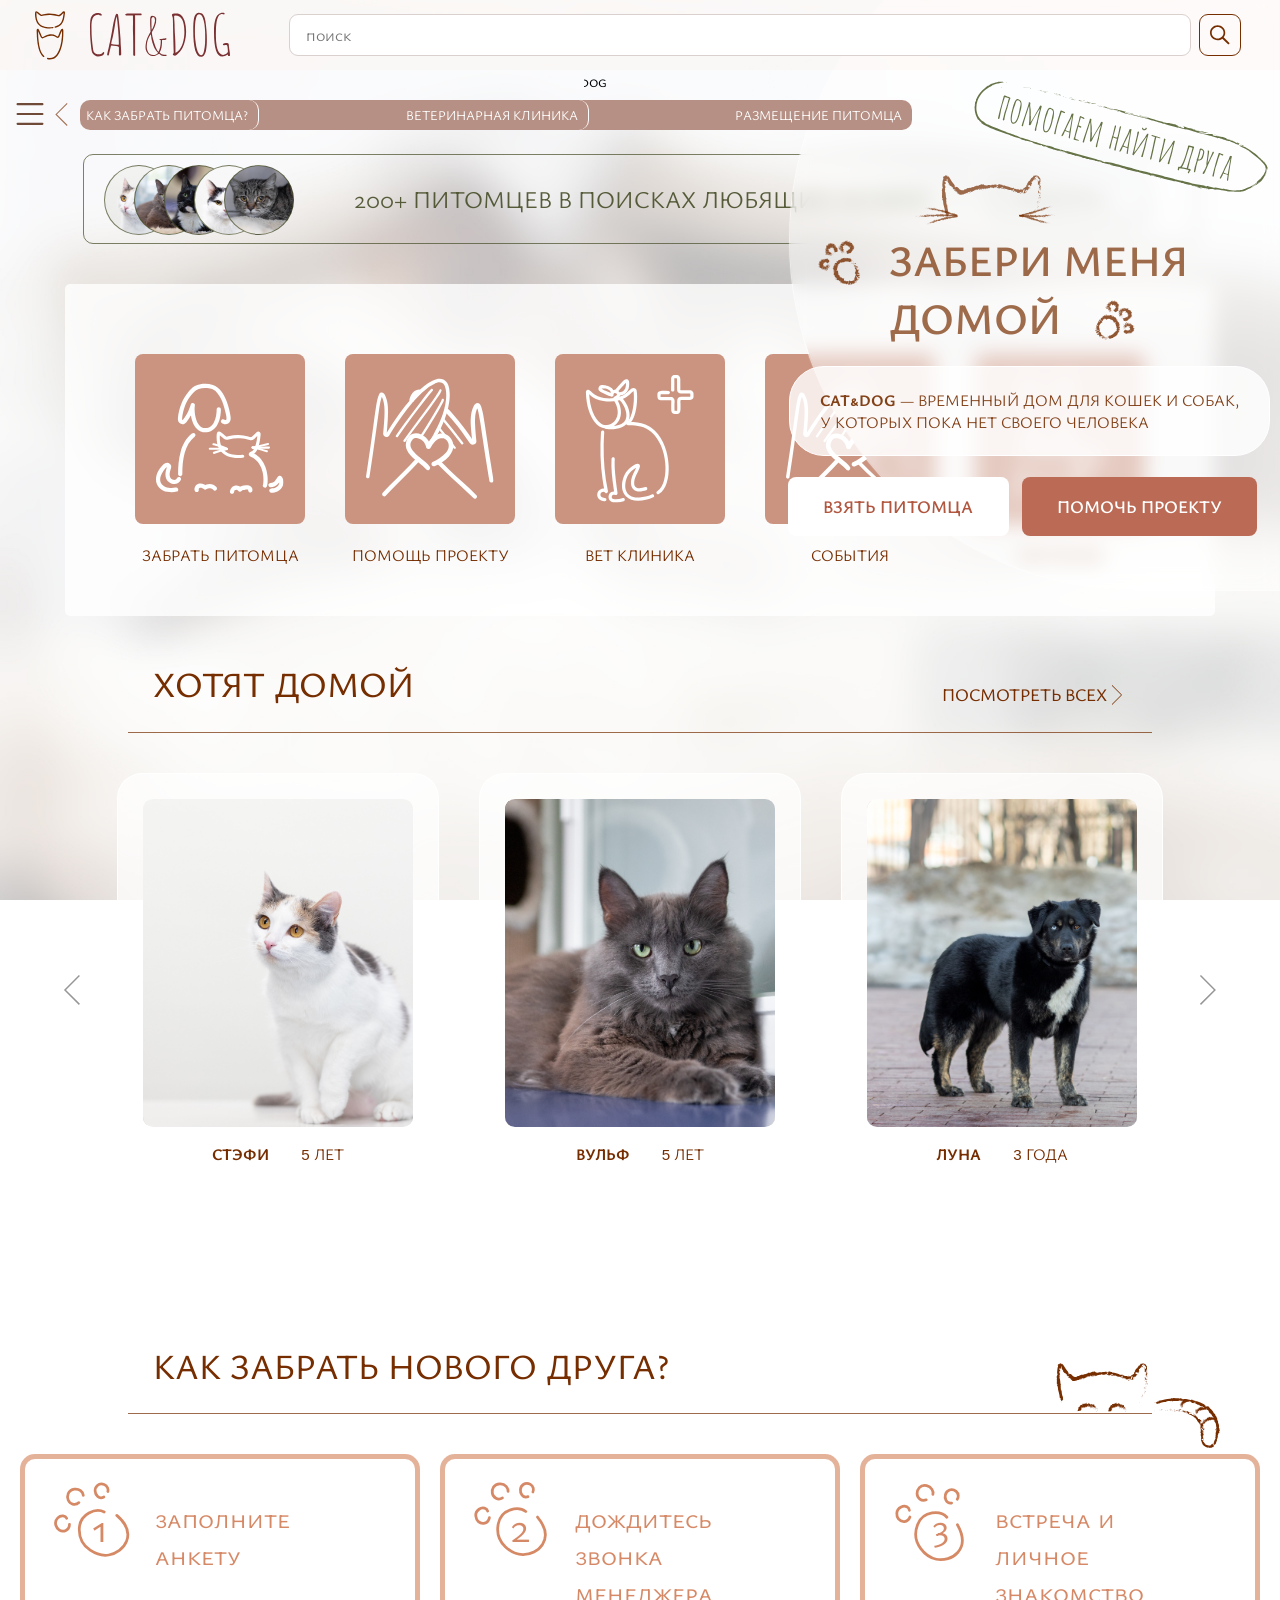
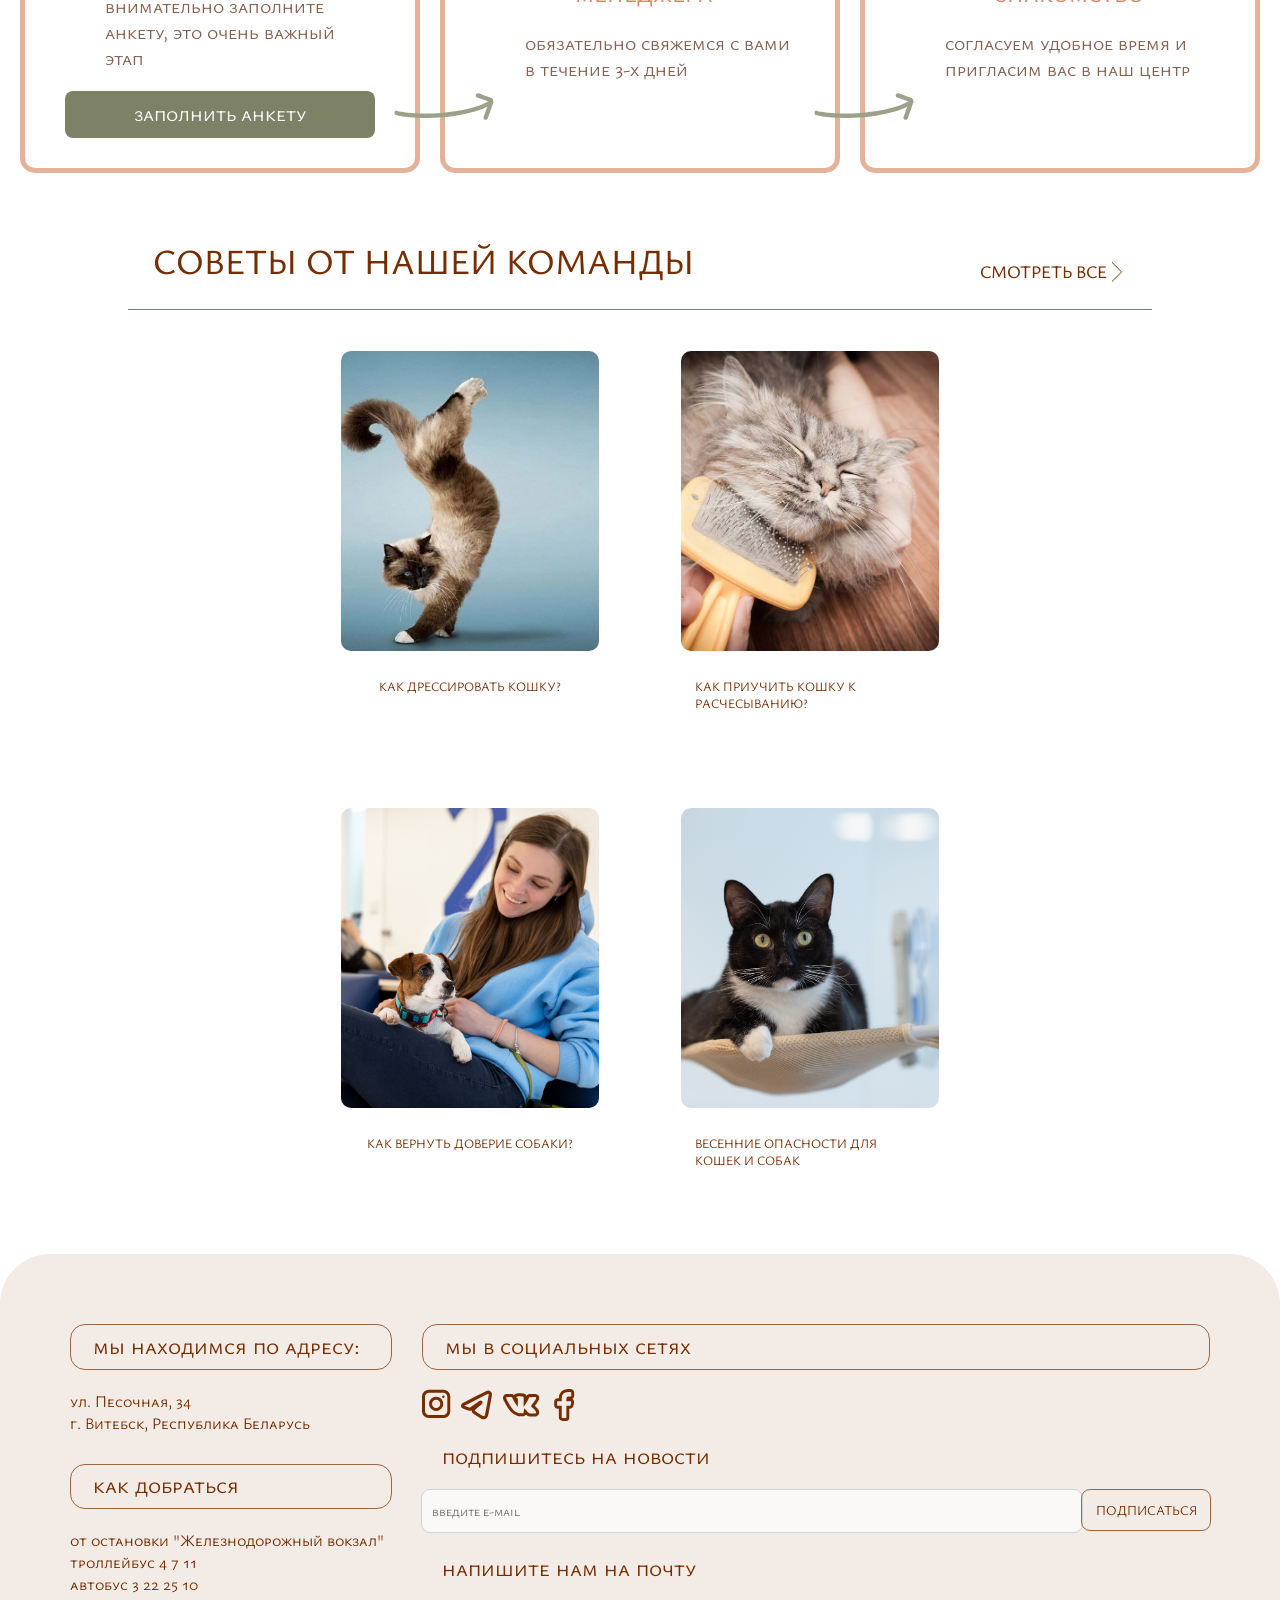
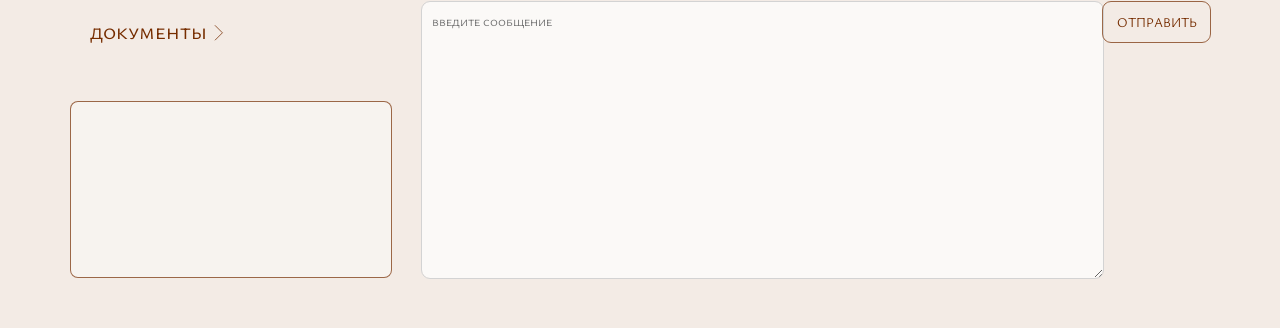
==== commit ca52a1f6: "update" ====
--- a/index.html
+++ b/index.html
@@ -225,28 +225,28 @@
     <div id="take-friend">
         <div class="take-friend-stages">
             <div class="take-friend-title">
-                <div class="stage-number">1 <div id="number-paw"><custom-illustration name="cat-paw-2px"></custom-illustration></div>
+                <div class="stage-number">1 <div id="number-paw"><custom-illustration name="cat-paw-11"></custom-illustration></div>
 
                 </div><div>заполните анкету</div></div>
             <div class="take-friend-text">внимательно заполните анкету, это очень важный этап</div>
             <a href="animal_shelter_form_take_pet.html" id="fill-form-button">заполнить анкету</a>
 
-            <div class="arrow-art first" ><custom-illustration name="arrow-art-1px"></custom-illustration></div>
+         <div class="arrow-art first" ><custom-illustration name="arrow-art-1px"></custom-illustration></div>
         </div>
 
 
         <div class="take-friend-stages">
             <div class="take-friend-title">
-                <div class="stage-number">2 <div id="number-paw"><custom-illustration name="cat-paw-2px"></custom-illustration></div>
+                <div class="stage-number">2 <div id="number-paw"><custom-illustration name="cat-paw-11"></custom-illustration></div>
 
 
             </div><div>дождитесь звонка менеджера</div></div>
             <div class="take-friend-text">обязательно свяжемся с вами в течение 3-х дней</div>
-           <div class="arrow-art second"><custom-illustration name="arrow-art-1px"></custom-illustration></div>
+          <div class="arrow-art second"><custom-illustration name="arrow-art-1px"></custom-illustration></div>
         </div>
         <div class="take-friend-stages">
             <div class="take-friend-title">
-                <div class="stage-number">3 <div id="number-paw"><custom-illustration name="cat-paw-2px"></custom-illustration></div>
+                <div class="stage-number">3 <div id="number-paw"><custom-illustration name="cat-paw-11"></custom-illustration></div>
                 
 
 
--- a/styles/animal_shelter_take_friend_chapter.css
+++ b/styles/animal_shelter_take_friend_chapter.css
@@ -143,12 +143,13 @@
 }
 
 div.arrow-art.first {
-    width: 100px;
-    height: 50px;
-    right: 40px;
-    bottom: -50px;
-    z-index: 20;
-    transform: rotate(100deg) scaleY(-1) scale(0.8);
+   display: none;
+}
+
+div.arrow-art.second {
+   display: none;
+   
+              
 }
 
 }
--- a/styles/chapter_title_style.css
+++ b/styles/chapter_title_style.css
@@ -154,8 +154,12 @@
         font-size: 100%;    
     }
 
-    div.see-all-ref div:first-child {
+    div.text-see-all-ref>a:first-child {
         display: none;
+    }
+
+    div#arrow-see-all-ref  {
+        display: block;
     }
 
     div#take-friend-cat {
